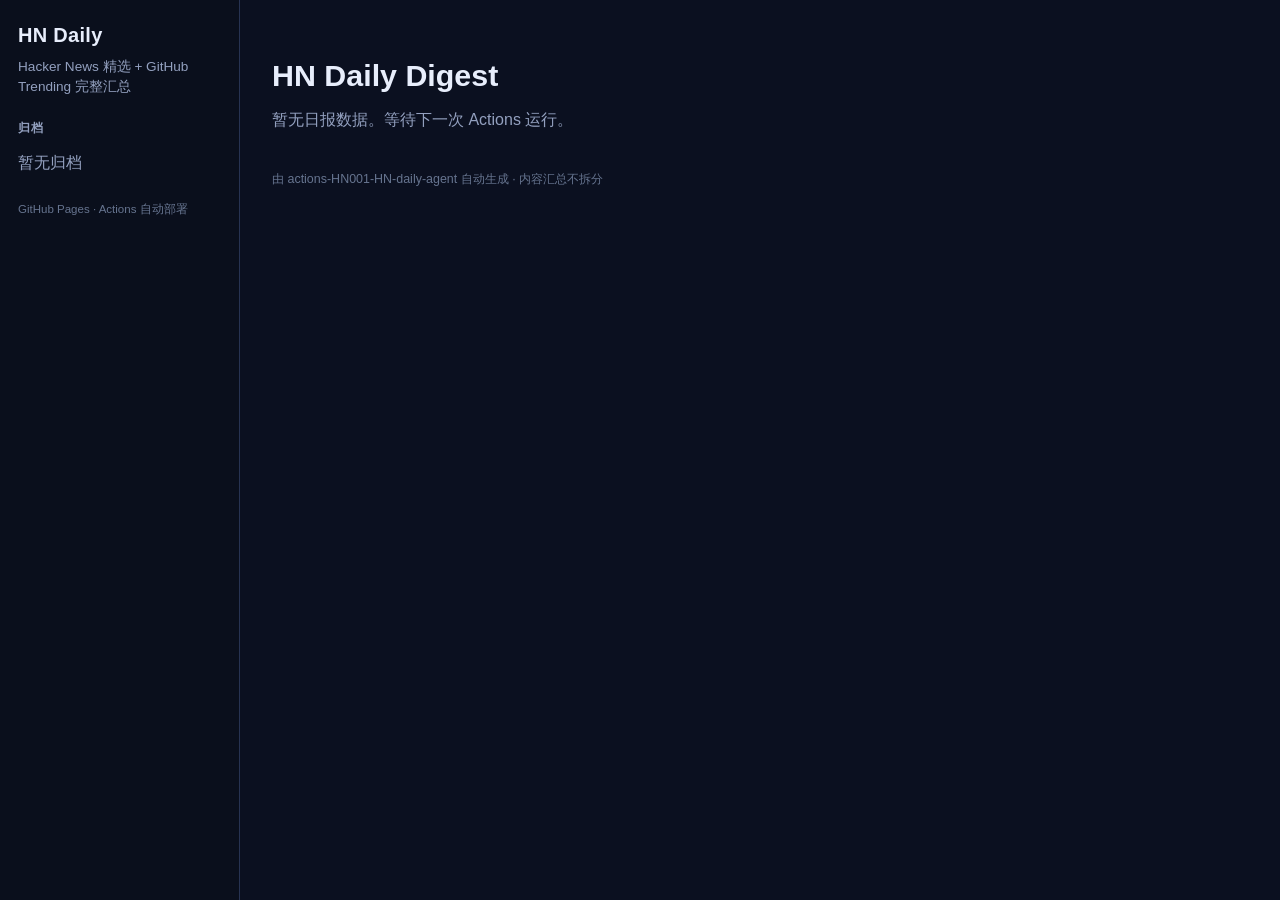
==== public/index.html @ 74616fb2 "feat(pages): 改用 GitHub Pages 汇总发布日报 移除 PushPlus 推送路径，将 HN 摘要与 GitHub Trending 完整汇总为 静态站点（data/ + pub" ====
<!DOCTYPE html>
<html lang="zh-CN">
<head>
  <meta charset="utf-8" />
  <meta name="viewport" content="width=device-width, initial-scale=1" />
  <title>HN Daily Digest</title>
  <meta name="description" content="Hacker News + GitHub Trending 每日技术日报" />
  <link rel="stylesheet" href="./styles.css" />
</head>
<body>
  <div class="layout">
    <aside class="sidebar">
      <a class="brand" href="./index.html">HN Daily</a>
      <p class="sidebar-desc">Hacker News 精选 + GitHub Trending 完整汇总</p>
      <nav>
        <h2>归档</h2>
        <p class='muted'>暂无归档</p>
      </nav>
      <footer class="sidebar-foot">GitHub Pages · Actions 自动部署</footer>
    </aside>
    <main class="content">
      <section class='hero'><h1>HN Daily Digest</h1><p class='muted'>暂无日报数据。等待下一次 Actions 运行。</p></section>
      <footer class="page-foot">由 actions-HN001-HN-daily-agent 自动生成 · 内容汇总不拆分</footer>
    </main>
  </div>
</body>
</html>
---- public/styles.css ----
:root {
  --bg: #0b1020;
  --panel: #121a2f;
  --card: #172038;
  --border: #273352;
  --text: #e8eefc;
  --muted: #93a0bf;
  --accent: #ff6b2c;
  --accent2: #5b9dff;
  --tag: #243356;
  --shadow: 0 10px 30px rgba(0,0,0,.25);
  --radius: 14px;
  --font: "Segoe UI", "PingFang SC", "Hiragino Sans GB", "Microsoft YaHei", sans-serif;
}
* { box-sizing: border-box; }
html, body { margin: 0; padding: 0; background: var(--bg); color: var(--text); font-family: var(--font); }
a { color: var(--accent2); text-decoration: none; }
a:hover { text-decoration: underline; }
.layout { display: grid; grid-template-columns: 240px 1fr; min-height: 100vh; }
.sidebar {
  position: sticky; top: 0; height: 100vh; overflow: auto;
  padding: 24px 18px; border-right: 1px solid var(--border); background: #0a0f1c;
}
.brand { display: inline-block; font-weight: 800; font-size: 1.25rem; color: var(--text); letter-spacing: .3px; }
.sidebar-desc { color: var(--muted); font-size: .85rem; line-height: 1.5; margin: 10px 0 22px; }
.sidebar h2 { font-size: .75rem; text-transform: uppercase; letter-spacing: .08em; color: var(--muted); margin: 0 0 10px; }
.archive-list { list-style: none; margin: 0; padding: 0; }
.archive-list a {
  display: block; padding: 8px 10px; border-radius: 8px; color: var(--muted); font-size: .92rem;
}
.archive-list a:hover, .archive-list a.active {
  background: var(--panel); color: var(--text); text-decoration: none;
}
.sidebar-foot { margin-top: 28px; font-size: .72rem; color: #66748f; }
.content { padding: 28px 32px 48px; max-width: 980px; }
.hero { margin-bottom: 28px; }
.eyebrow { color: var(--accent); font-size: .8rem; font-weight: 700; letter-spacing: .06em; text-transform: uppercase; margin: 0 0 8px; }
.hero h1 { margin: 0 0 8px; font-size: 1.9rem; line-height: 1.25; }
.meta, .muted { color: var(--muted); }
section { margin: 28px 0 36px; }
section > h2 {
  display: flex; align-items: baseline; gap: 10px;
  font-size: 1.25rem; margin: 0 0 16px; padding-bottom: 10px;
  border-bottom: 1px solid var(--border);
}
.count {
  font-size: .78rem; font-weight: 600; color: var(--muted);
  background: var(--tag); padding: 3px 8px; border-radius: 999px;
}
.card {
  background: linear-gradient(180deg, var(--card), var(--panel));
  border: 1px solid var(--border); border-radius: var(--radius);
  padding: 16px 18px; margin: 0 0 14px; box-shadow: var(--shadow);
}
.card-head { display: flex; gap: 12px; align-items: flex-start; }
.idx {
  flex: 0 0 auto; width: 28px; height: 28px; border-radius: 8px;
  display: grid; place-items: center; background: rgba(255,107,44,.15);
  color: var(--accent); font-weight: 700; font-size: .85rem;
}
.card h3 { margin: 0 0 6px; font-size: 1.05rem; line-height: 1.4; }
.card h3 a { color: var(--text); }
.card h3 a:hover { color: var(--accent); }
.origin { font-size: .82rem; color: var(--accent); }
.summary { margin: 12px 0 0; }
.summary > div { display: grid; grid-template-columns: 48px 1fr; gap: 10px; margin: 8px 0; }
.summary dt {
  margin: 0; color: var(--muted); font-size: .78rem; font-weight: 700;
  letter-spacing: .04em; padding-top: 2px;
}
.summary dd { margin: 0; line-height: 1.55; color: #d7e0f5; font-size: .95rem; }
.points { margin: 0; padding-left: 18px; }
.points li { margin: 2px 0; }
.tag {
  display: inline-block; background: var(--tag); border: 1px solid var(--border);
  border-radius: 999px; padding: 2px 10px; font-size: .82rem; color: #c8d6f5;
}
.table-wrap {
  overflow: auto; border: 1px solid var(--border); border-radius: var(--radius);
  background: var(--panel); box-shadow: var(--shadow);
}
table { width: 100%; border-collapse: collapse; font-size: .92rem; }
th, td { padding: 12px 14px; border-bottom: 1px solid var(--border); vertical-align: top; text-align: left; }
th { color: var(--muted); font-size: .78rem; letter-spacing: .04em; background: rgba(0,0,0,.18); }
tr:last-child td { border-bottom: 0; }
.num { width: 40px; color: var(--muted); }
.repo { font-weight: 700; color: var(--text); }
.desc { color: var(--muted); font-size: .85rem; margin-top: 4px; line-height: 1.45; }
.lang, .stars { white-space: nowrap; color: #c3cee8; }
.page-foot { margin-top: 40px; color: #66748f; font-size: .78rem; }

@media (max-width: 860px) {
  .layout { grid-template-columns: 1fr; }
  .sidebar { position: relative; height: auto; border-right: 0; border-bottom: 1px solid var(--border); }
  .content { padding: 20px 16px 36px; }
  .summary > div { grid-template-columns: 1fr; gap: 4px; }
}
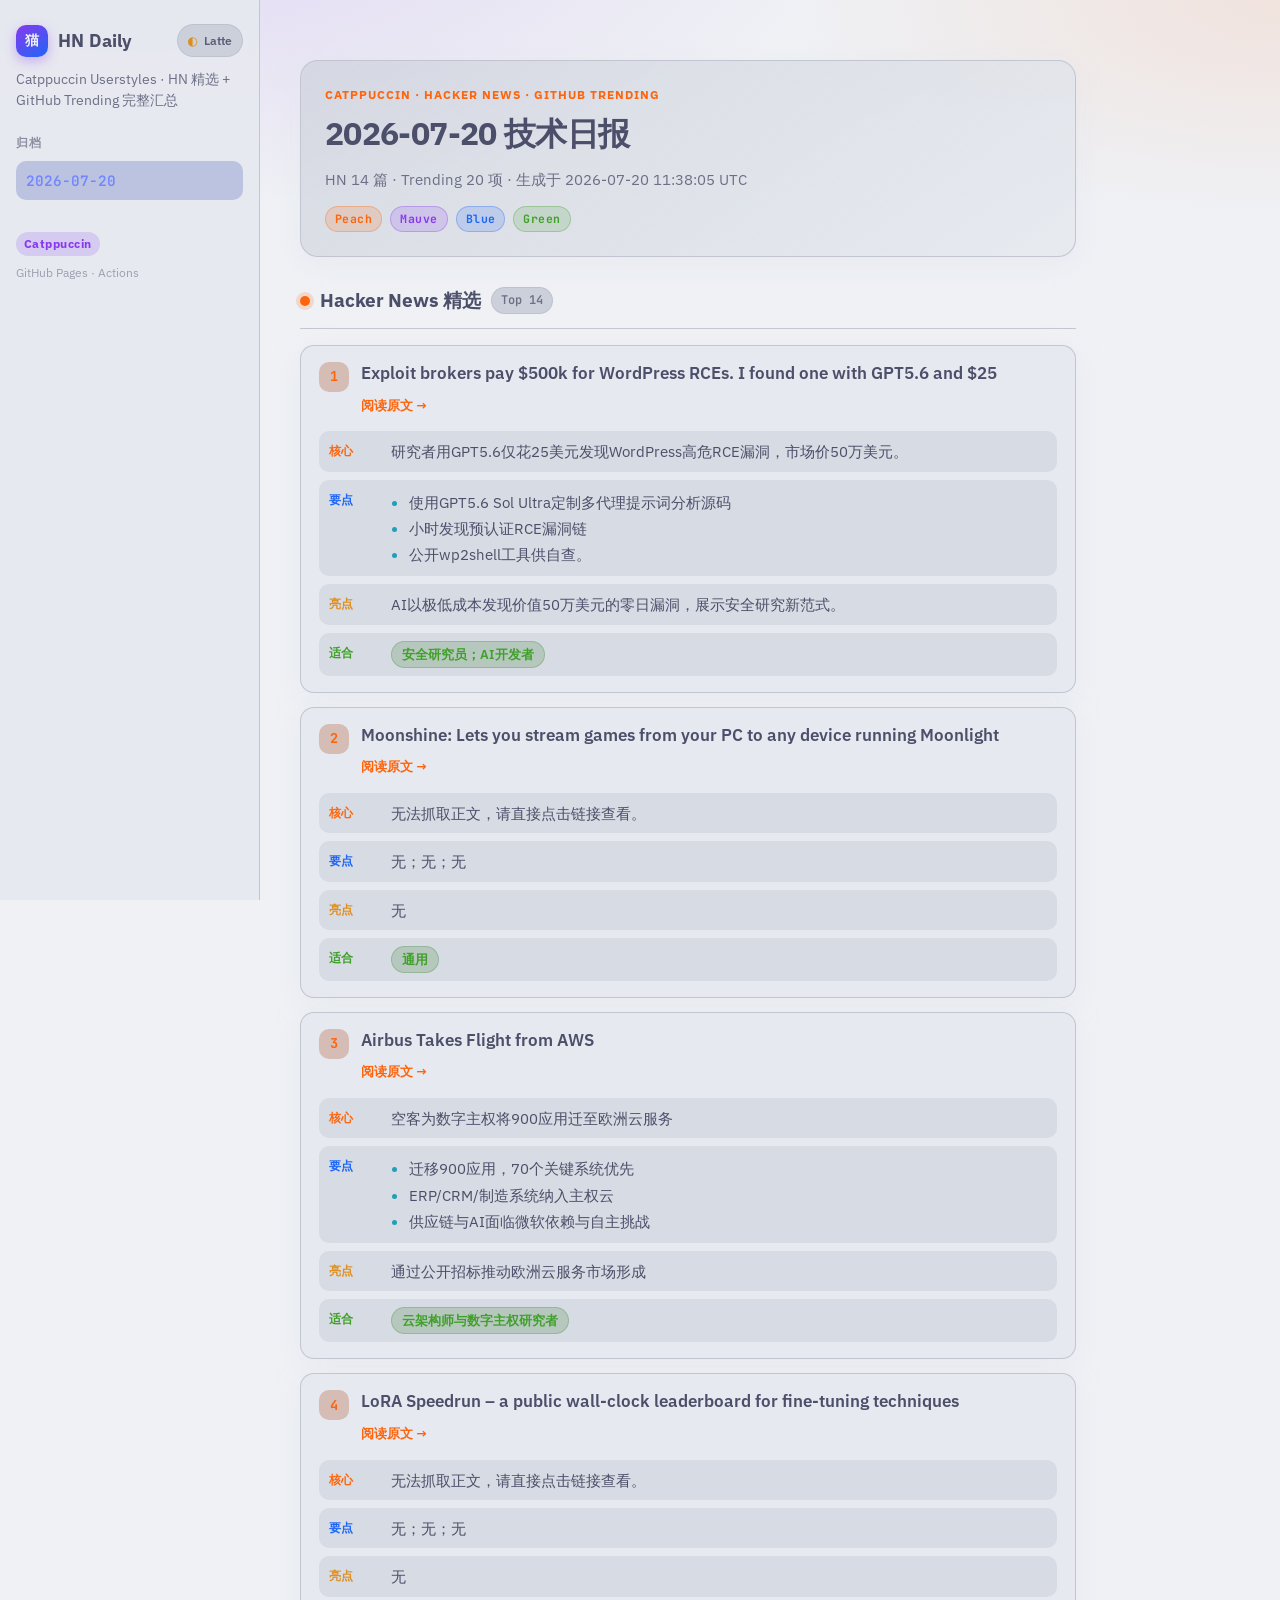
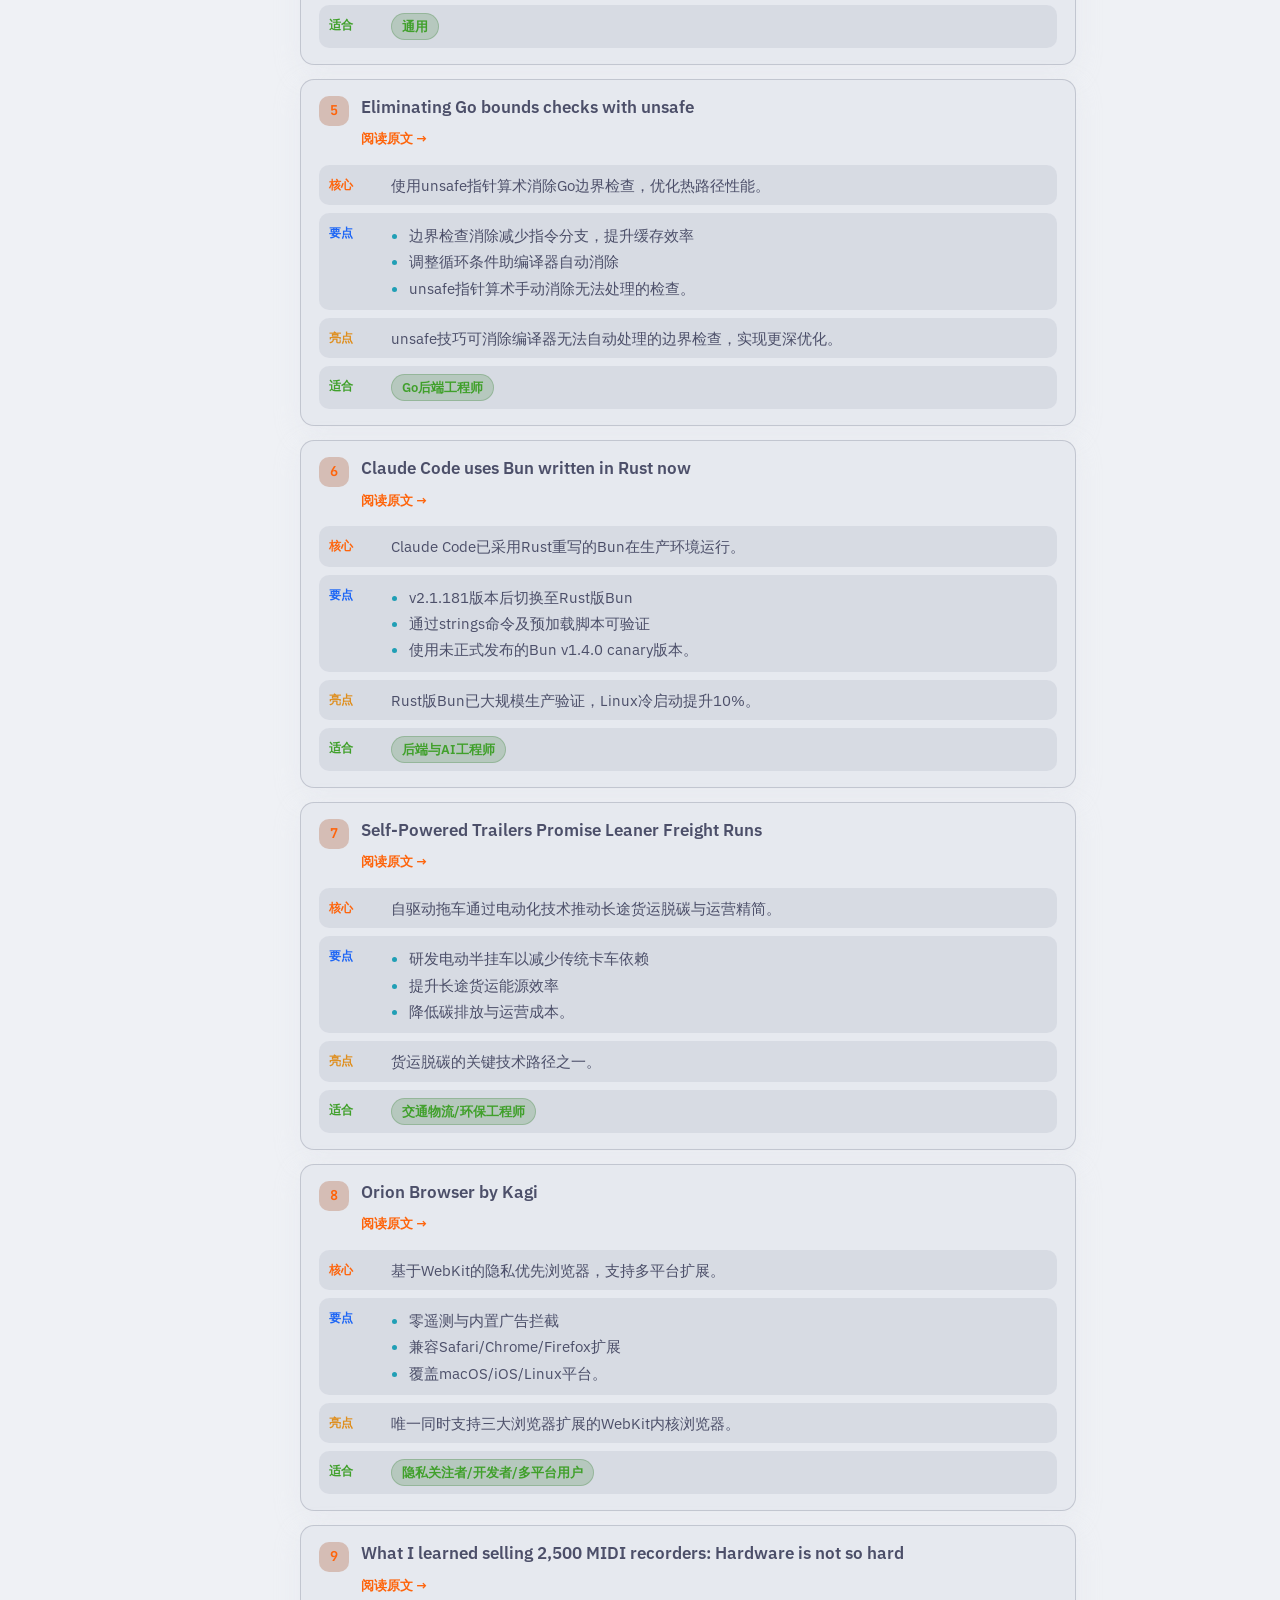
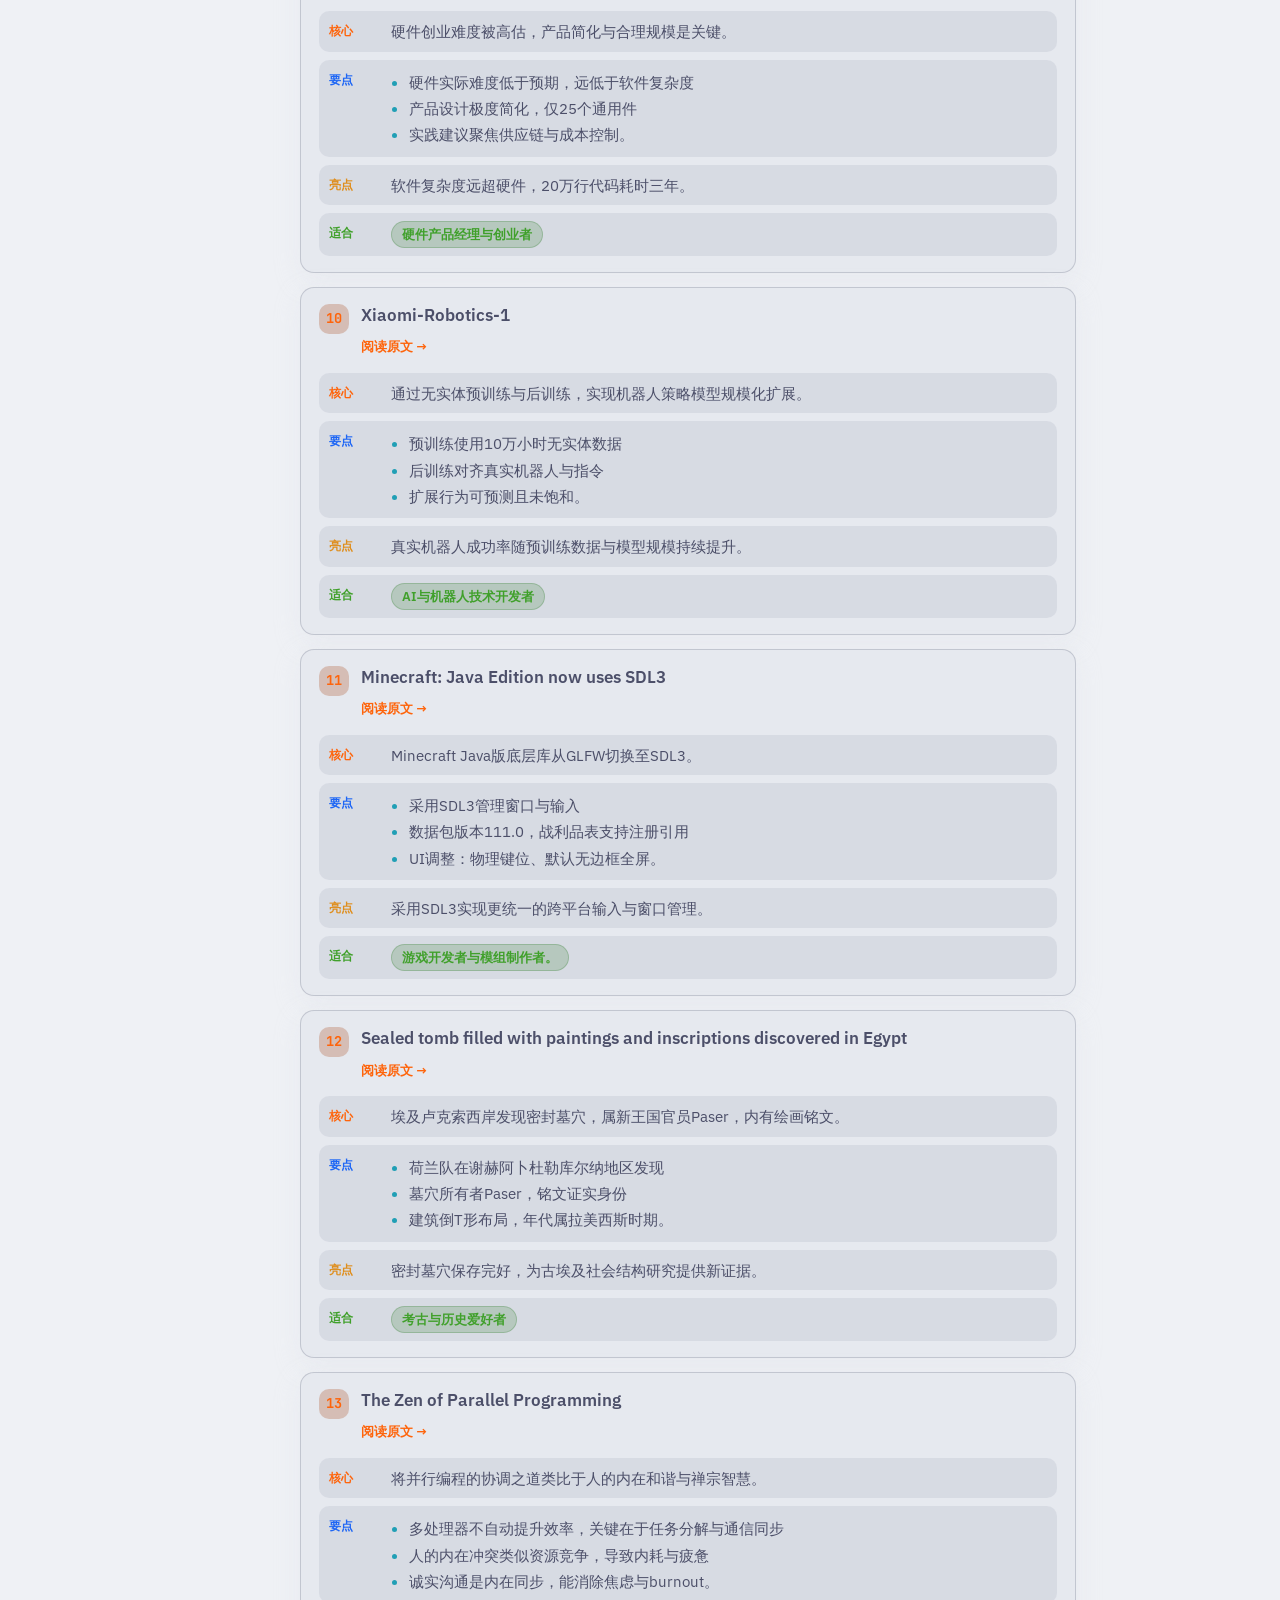
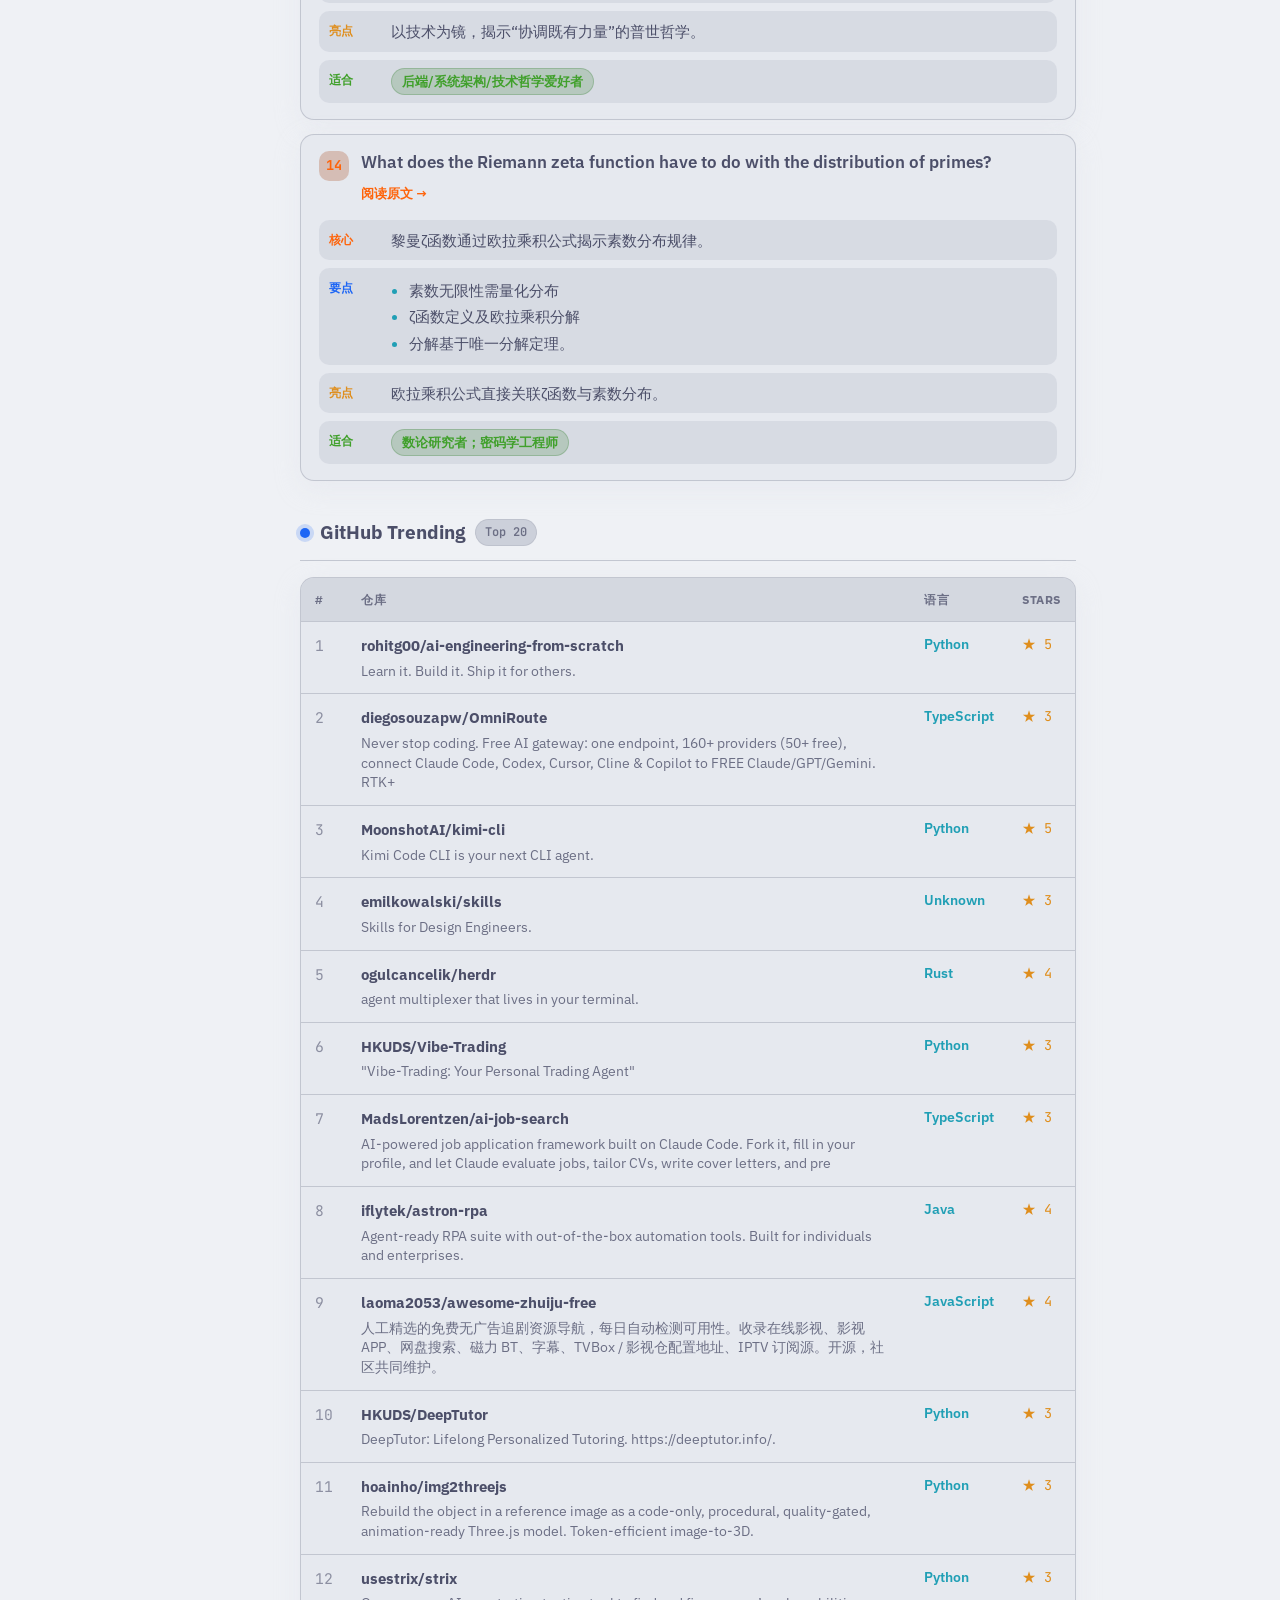
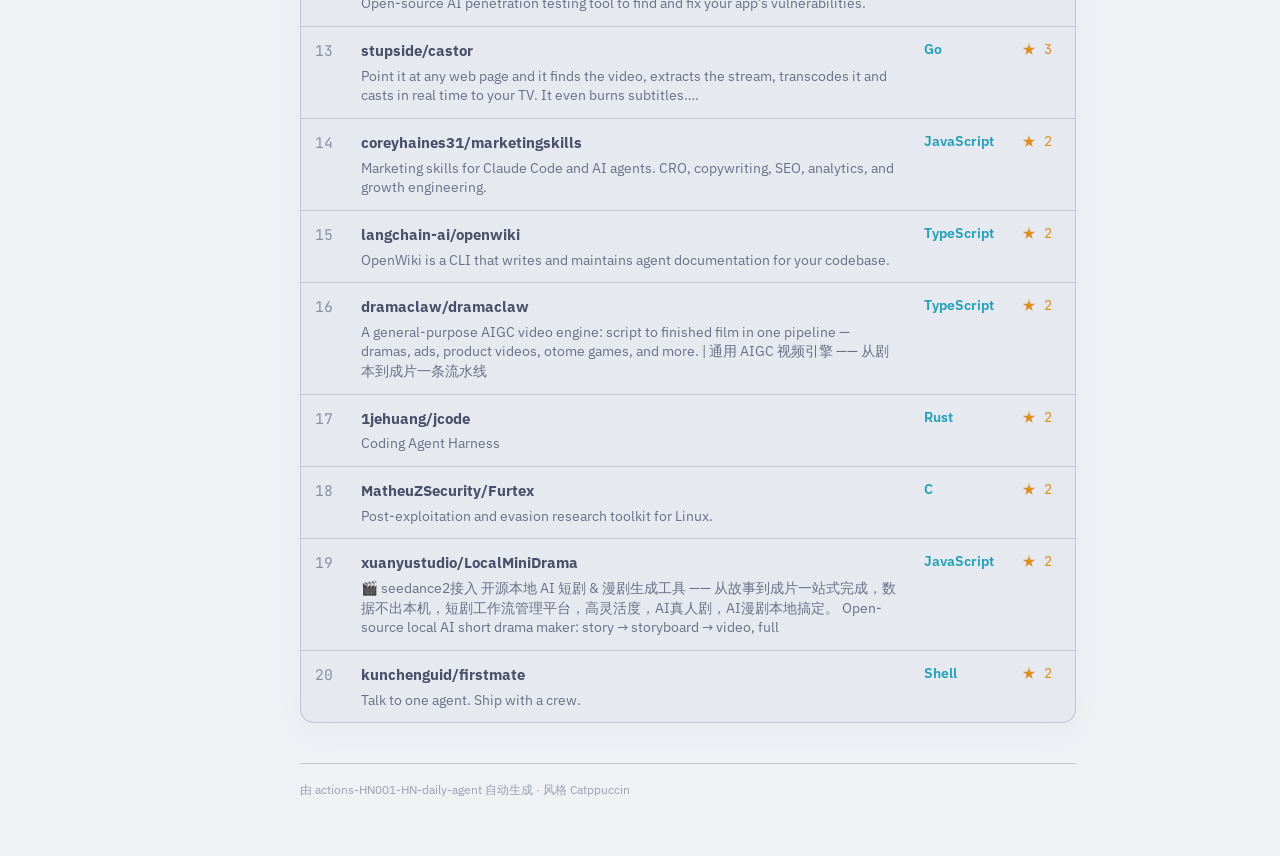
==== commit 94b203aa: "style(pages): 应用 Catppuccin Userstyles 阅读站视觉 默认 Mocha、可选 Latte，遵循官方色板与 Soft UI Evolution 布局； 增加主题切换、" ====
--- a/public/index.html
+++ b/public/index.html
@@ -1,27 +1,515 @@
 <!DOCTYPE html>
-<html lang="zh-CN">
+<html lang="zh-CN" data-theme="mocha">
 <head>
   <meta charset="utf-8" />
   <meta name="viewport" content="width=device-width, initial-scale=1" />
-  <title>HN Daily Digest</title>
-  <meta name="description" content="Hacker News + GitHub Trending 每日技术日报" />
+  <title>技术日报 · 2026-07-20</title>
+  <meta name="description" content="Hacker News + GitHub Trending 每日技术日报 · Catppuccin" />
+  <meta name="color-scheme" content="dark light" />
+  <meta name="theme-color" content="#1e1e2e" />
+  <link rel="preconnect" href="https://fonts.googleapis.com" />
+  <link rel="preconnect" href="https://fonts.gstatic.com" crossorigin />
+  <link href="https://fonts.googleapis.com/css2?family=IBM+Plex+Sans:wght@400;500;600;700&family=JetBrains+Mono:wght@500;600&display=swap" rel="stylesheet" />
   <link rel="stylesheet" href="./styles.css" />
+  <script>
+    (function () {
+      try {
+        var t = localStorage.getItem("ctp-theme");
+        if (!t) {
+          t = window.matchMedia("(prefers-color-scheme: light)").matches ? "latte" : "mocha";
+        }
+        document.documentElement.setAttribute("data-theme", t);
+      } catch (e) {
+        document.documentElement.setAttribute("data-theme", "mocha");
+      }
+    })();
+  </script>
 </head>
 <body>
+  <a class="skip-link" href="#main">跳到正文</a>
   <div class="layout">
-    <aside class="sidebar">
-      <a class="brand" href="./index.html">HN Daily</a>
-      <p class="sidebar-desc">Hacker News 精选 + GitHub Trending 完整汇总</p>
-      <nav>
+    <aside class="sidebar" aria-label="站点导航">
+      <div class="brand-row">
+        <a class="brand" href="./index.html">
+          <span class="brand-mark" aria-hidden="true">猫</span>
+          <span>HN Daily</span>
+        </a>
+        <button type="button" class="theme-toggle" id="theme-toggle" aria-label="切换 Catppuccin 主题">
+          <span class="theme-icon" aria-hidden="true">◐</span>
+          <span class="theme-label">Mocha</span>
+        </button>
+      </div>
+      <p class="sidebar-desc">Catppuccin Userstyles · HN 精选 + GitHub Trending 完整汇总</p>
+      <nav aria-label="日报归档">
         <h2>归档</h2>
-        <p class='muted'>暂无归档</p>
+        <ul class='archive-list'><li><a class="active" href="./index.html" aria-current="page">2026-07-20</a></li></ul>
       </nav>
-      <footer class="sidebar-foot">GitHub Pages · Actions 自动部署</footer>
+      <footer class="sidebar-foot">
+        <span class="flavor-badge">Catppuccin</span>
+        GitHub Pages · Actions
+      </footer>
     </aside>
-    <main class="content">
-      <section class='hero'><h1>HN Daily Digest</h1><p class='muted'>暂无日报数据。等待下一次 Actions 运行。</p></section>
-      <footer class="page-foot">由 actions-HN001-HN-daily-agent 自动生成 · 内容汇总不拆分</footer>
+    <main class="content" id="main">
+      <section class='hero'>
+<p class='eyebrow'>Catppuccin · Hacker News · GitHub Trending</p>
+<h1>2026-07-20 技术日报</h1>
+<p class='meta'>HN 14 篇 · Trending 20 项 · 生成于 2026-07-20 11:38:05 UTC</p>
+<div class='hero-pills' aria-hidden='true'><span class='pill peach'>Peach</span><span class='pill mauve'>Mauve</span><span class='pill blue'>Blue</span><span class='pill green'>Green</span></div>
+</section>
+<section id='hn' aria-labelledby='hn-heading'><h2 id='hn-heading'><span class='dot hn'></span>Hacker News 精选 <span class='count'>Top 14</span></h2>
+<article class="card">
+  <header class="card-head">
+    <span class="idx" aria-hidden="true">1</span>
+    <div class="card-title">
+      <h3><a href="https://slcyber.io/research-center/exploit-brokers-pay-500000-for-a-wordpress-rce-i-found-one-with-gpt5-6/" target="_blank" rel="noopener noreferrer">Exploit brokers pay $500k for WordPress RCEs. I found one with GPT5.6 and $25</a></h3>
+      <a class="origin" href="https://slcyber.io/research-center/exploit-brokers-pay-500000-for-a-wordpress-rce-i-found-one-with-gpt5-6/" target="_blank" rel="noopener noreferrer">阅读原文 →</a>
+    </div>
+  </header>
+  <dl class="summary">
+    <div class="row row-core"><dt>核心</dt><dd>研究者用GPT5.6仅花25美元发现WordPress高危RCE漏洞，市场价50万美元。</dd></div>
+    <div class="row row-points"><dt>要点</dt><dd><ul class='points'><li>使用GPT5.6 Sol Ultra定制多代理提示词分析源码</li><li>小时发现预认证RCE漏洞链</li><li>公开wp2shell工具供自查。</li></ul></dd></div>
+    <div class="row row-spark"><dt>亮点</dt><dd>AI以极低成本发现价值50万美元的零日漏洞，展示安全研究新范式。</dd></div>
+    <div class="row row-fit"><dt>适合</dt><dd><span class="tag">安全研究员；AI开发者</span></dd></div>
+  </dl>
+</article>
+
+
+<article class="card">
+  <header class="card-head">
+    <span class="idx" aria-hidden="true">2</span>
+    <div class="card-title">
+      <h3><a href="https://github.com/hgaiser/moonshine" target="_blank" rel="noopener noreferrer">Moonshine: Lets you stream games from your PC to any device running Moonlight</a></h3>
+      <a class="origin" href="https://github.com/hgaiser/moonshine" target="_blank" rel="noopener noreferrer">阅读原文 →</a>
+    </div>
+  </header>
+  <dl class="summary">
+    <div class="row row-core"><dt>核心</dt><dd>无法抓取正文，请直接点击链接查看。</dd></div>
+    <div class="row row-points"><dt>要点</dt><dd>无；无；无</dd></div>
+    <div class="row row-spark"><dt>亮点</dt><dd>无</dd></div>
+    <div class="row row-fit"><dt>适合</dt><dd><span class="tag">通用</span></dd></div>
+  </dl>
+</article>
+
+
+<article class="card">
+  <header class="card-head">
+    <span class="idx" aria-hidden="true">3</span>
+    <div class="card-title">
+      <h3><a href="https://www.theregister.com/columnists/2026/07/20/airbus-takes-flight-from-aws-what-happens-next-is-critical/5274109" target="_blank" rel="noopener noreferrer">Airbus Takes Flight from AWS</a></h3>
+      <a class="origin" href="https://www.theregister.com/columnists/2026/07/20/airbus-takes-flight-from-aws-what-happens-next-is-critical/5274109" target="_blank" rel="noopener noreferrer">阅读原文 →</a>
+    </div>
+  </header>
+  <dl class="summary">
+    <div class="row row-core"><dt>核心</dt><dd>空客为数字主权将900应用迁至欧洲云服务</dd></div>
+    <div class="row row-points"><dt>要点</dt><dd><ul class='points'><li>迁移900应用，70个关键系统优先</li><li>ERP/CRM/制造系统纳入主权云</li><li>供应链与AI面临微软依赖与自主挑战</li></ul></dd></div>
+    <div class="row row-spark"><dt>亮点</dt><dd>通过公开招标推动欧洲云服务市场形成</dd></div>
+    <div class="row row-fit"><dt>适合</dt><dd><span class="tag">云架构师与数字主权研究者</span></dd></div>
+  </dl>
+</article>
+
+
+<article class="card">
+  <header class="card-head">
+    <span class="idx" aria-hidden="true">4</span>
+    <div class="card-title">
+      <h3><a href="https://github.com/Saivineeth147/lora-speedrun" target="_blank" rel="noopener noreferrer">LoRA Speedrun – a public wall-clock leaderboard for fine-tuning techniques</a></h3>
+      <a class="origin" href="https://github.com/Saivineeth147/lora-speedrun" target="_blank" rel="noopener noreferrer">阅读原文 →</a>
+    </div>
+  </header>
+  <dl class="summary">
+    <div class="row row-core"><dt>核心</dt><dd>无法抓取正文，请直接点击链接查看。</dd></div>
+    <div class="row row-points"><dt>要点</dt><dd>无；无；无</dd></div>
+    <div class="row row-spark"><dt>亮点</dt><dd>无</dd></div>
+    <div class="row row-fit"><dt>适合</dt><dd><span class="tag">通用</span></dd></div>
+  </dl>
+</article>
+
+
+<article class="card">
+  <header class="card-head">
+    <span class="idx" aria-hidden="true">5</span>
+    <div class="card-title">
+      <h3><a href="https://blog.andr2i.com/posts/2026-07-06-eliminating-go-bound-checks-with-unsafe" target="_blank" rel="noopener noreferrer">Eliminating Go bounds checks with unsafe</a></h3>
+      <a class="origin" href="https://blog.andr2i.com/posts/2026-07-06-eliminating-go-bound-checks-with-unsafe" target="_blank" rel="noopener noreferrer">阅读原文 →</a>
+    </div>
+  </header>
+  <dl class="summary">
+    <div class="row row-core"><dt>核心</dt><dd>使用unsafe指针算术消除Go边界检查，优化热路径性能。</dd></div>
+    <div class="row row-points"><dt>要点</dt><dd><ul class='points'><li>边界检查消除减少指令分支，提升缓存效率</li><li>调整循环条件助编译器自动消除</li><li>unsafe指针算术手动消除无法处理的检查。</li></ul></dd></div>
+    <div class="row row-spark"><dt>亮点</dt><dd>unsafe技巧可消除编译器无法自动处理的边界检查，实现更深优化。</dd></div>
+    <div class="row row-fit"><dt>适合</dt><dd><span class="tag">Go后端工程师</span></dd></div>
+  </dl>
+</article>
+
+
+<article class="card">
+  <header class="card-head">
+    <span class="idx" aria-hidden="true">6</span>
+    <div class="card-title">
+      <h3><a href="https://simonwillison.net/2026/Jul/19/claude-code-in-bun-in-rust/" target="_blank" rel="noopener noreferrer">Claude Code uses Bun written in Rust now</a></h3>
+      <a class="origin" href="https://simonwillison.net/2026/Jul/19/claude-code-in-bun-in-rust/" target="_blank" rel="noopener noreferrer">阅读原文 →</a>
+    </div>
+  </header>
+  <dl class="summary">
+    <div class="row row-core"><dt>核心</dt><dd>Claude Code已采用Rust重写的Bun在生产环境运行。</dd></div>
+    <div class="row row-points"><dt>要点</dt><dd><ul class='points'><li>v2.1.181版本后切换至Rust版Bun</li><li>通过strings命令及预加载脚本可验证</li><li>使用未正式发布的Bun v1.4.0 canary版本。</li></ul></dd></div>
+    <div class="row row-spark"><dt>亮点</dt><dd>Rust版Bun已大规模生产验证，Linux冷启动提升10%。</dd></div>
+    <div class="row row-fit"><dt>适合</dt><dd><span class="tag">后端与AI工程师</span></dd></div>
+  </dl>
+</article>
+
+
+<article class="card">
+  <header class="card-head">
+    <span class="idx" aria-hidden="true">7</span>
+    <div class="card-title">
+      <h3><a href="https://spectrum.ieee.org/self-powered-trailers-freight-decarbonization" target="_blank" rel="noopener noreferrer">Self-Powered Trailers Promise Leaner Freight Runs</a></h3>
+      <a class="origin" href="https://spectrum.ieee.org/self-powered-trailers-freight-decarbonization" target="_blank" rel="noopener noreferrer">阅读原文 →</a>
+    </div>
+  </header>
+  <dl class="summary">
+    <div class="row row-core"><dt>核心</dt><dd>自驱动拖车通过电动化技术推动长途货运脱碳与运营精简。</dd></div>
+    <div class="row row-points"><dt>要点</dt><dd><ul class='points'><li>研发电动半挂车以减少传统卡车依赖</li><li>提升长途货运能源效率</li><li>降低碳排放与运营成本。</li></ul></dd></div>
+    <div class="row row-spark"><dt>亮点</dt><dd>货运脱碳的关键技术路径之一。</dd></div>
+    <div class="row row-fit"><dt>适合</dt><dd><span class="tag">交通物流/环保工程师</span></dd></div>
+  </dl>
+</article>
+
+
+<article class="card">
+  <header class="card-head">
+    <span class="idx" aria-hidden="true">8</span>
+    <div class="card-title">
+      <h3><a href="https://orionbrowser.com/" target="_blank" rel="noopener noreferrer">Orion Browser by Kagi</a></h3>
+      <a class="origin" href="https://orionbrowser.com/" target="_blank" rel="noopener noreferrer">阅读原文 →</a>
+    </div>
+  </header>
+  <dl class="summary">
+    <div class="row row-core"><dt>核心</dt><dd>基于WebKit的隐私优先浏览器，支持多平台扩展。</dd></div>
+    <div class="row row-points"><dt>要点</dt><dd><ul class='points'><li>零遥测与内置广告拦截</li><li>兼容Safari/Chrome/Firefox扩展</li><li>覆盖macOS/iOS/Linux平台。</li></ul></dd></div>
+    <div class="row row-spark"><dt>亮点</dt><dd>唯一同时支持三大浏览器扩展的WebKit内核浏览器。</dd></div>
+    <div class="row row-fit"><dt>适合</dt><dd><span class="tag">隐私关注者/开发者/多平台用户</span></dd></div>
+  </dl>
+</article>
+
+
+<article class="card">
+  <header class="card-head">
+    <span class="idx" aria-hidden="true">9</span>
+    <div class="card-title">
+      <h3><a href="https://chipweinberger.com/articles/20260719-hardware-is-not-so-hard" target="_blank" rel="noopener noreferrer">What I learned selling 2,500 MIDI recorders: Hardware is not so hard</a></h3>
+      <a class="origin" href="https://chipweinberger.com/articles/20260719-hardware-is-not-so-hard" target="_blank" rel="noopener noreferrer">阅读原文 →</a>
+    </div>
+  </header>
+  <dl class="summary">
+    <div class="row row-core"><dt>核心</dt><dd>硬件创业难度被高估，产品简化与合理规模是关键。</dd></div>
+    <div class="row row-points"><dt>要点</dt><dd><ul class='points'><li>硬件实际难度低于预期，远低于软件复杂度</li><li>产品设计极度简化，仅25个通用件</li><li>实践建议聚焦供应链与成本控制。</li></ul></dd></div>
+    <div class="row row-spark"><dt>亮点</dt><dd>软件复杂度远超硬件，20万行代码耗时三年。</dd></div>
+    <div class="row row-fit"><dt>适合</dt><dd><span class="tag">硬件产品经理与创业者</span></dd></div>
+  </dl>
+</article>
+
+
+<article class="card">
+  <header class="card-head">
+    <span class="idx" aria-hidden="true">10</span>
+    <div class="card-title">
+      <h3><a href="https://robotics.xiaomi.com/xiaomi-robotics-1.html" target="_blank" rel="noopener noreferrer">Xiaomi-Robotics-1</a></h3>
+      <a class="origin" href="https://robotics.xiaomi.com/xiaomi-robotics-1.html" target="_blank" rel="noopener noreferrer">阅读原文 →</a>
+    </div>
+  </header>
+  <dl class="summary">
+    <div class="row row-core"><dt>核心</dt><dd>通过无实体预训练与后训练，实现机器人策略模型规模化扩展。</dd></div>
+    <div class="row row-points"><dt>要点</dt><dd><ul class='points'><li>预训练使用10万小时无实体数据</li><li>后训练对齐真实机器人与指令</li><li>扩展行为可预测且未饱和。</li></ul></dd></div>
+    <div class="row row-spark"><dt>亮点</dt><dd>真实机器人成功率随预训练数据与模型规模持续提升。</dd></div>
+    <div class="row row-fit"><dt>适合</dt><dd><span class="tag">AI与机器人技术开发者</span></dd></div>
+  </dl>
+</article>
+
+
+<article class="card">
+  <header class="card-head">
+    <span class="idx" aria-hidden="true">11</span>
+    <div class="card-title">
+      <h3><a href="https://www.minecraft.net/en-us/article/minecraft-26-3-snapshot-4" target="_blank" rel="noopener noreferrer">Minecraft: Java Edition now uses SDL3</a></h3>
+      <a class="origin" href="https://www.minecraft.net/en-us/article/minecraft-26-3-snapshot-4" target="_blank" rel="noopener noreferrer">阅读原文 →</a>
+    </div>
+  </header>
+  <dl class="summary">
+    <div class="row row-core"><dt>核心</dt><dd>Minecraft Java版底层库从GLFW切换至SDL3。</dd></div>
+    <div class="row row-points"><dt>要点</dt><dd><ul class='points'><li>采用SDL3管理窗口与输入</li><li>数据包版本111.0，战利品表支持注册引用</li><li>UI调整：物理键位、默认无边框全屏。</li></ul></dd></div>
+    <div class="row row-spark"><dt>亮点</dt><dd>采用SDL3实现更统一的跨平台输入与窗口管理。</dd></div>
+    <div class="row row-fit"><dt>适合</dt><dd><span class="tag">游戏开发者与模组制作者。</span></dd></div>
+  </dl>
+</article>
+
+
+<article class="card">
+  <header class="card-head">
+    <span class="idx" aria-hidden="true">12</span>
+    <div class="card-title">
+      <h3><a href="https://www.labrujulaverde.com/en/2026/07/sealed-tomb-of-a-high-official-or-priest-filled-with-paintings-and-inscriptions-discovered-on-luxors-west-bank/" target="_blank" rel="noopener noreferrer">Sealed tomb filled with paintings and inscriptions discovered in Egypt</a></h3>
+      <a class="origin" href="https://www.labrujulaverde.com/en/2026/07/sealed-tomb-of-a-high-official-or-priest-filled-with-paintings-and-inscriptions-discovered-on-luxors-west-bank/" target="_blank" rel="noopener noreferrer">阅读原文 →</a>
+    </div>
+  </header>
+  <dl class="summary">
+    <div class="row row-core"><dt>核心</dt><dd>埃及卢克索西岸发现密封墓穴，属新王国官员Paser，内有绘画铭文。</dd></div>
+    <div class="row row-points"><dt>要点</dt><dd><ul class='points'><li>荷兰队在谢赫阿卜杜勒库尔纳地区发现</li><li>墓穴所有者Paser，铭文证实身份</li><li>建筑倒T形布局，年代属拉美西斯时期。</li></ul></dd></div>
+    <div class="row row-spark"><dt>亮点</dt><dd>密封墓穴保存完好，为古埃及社会结构研究提供新证据。</dd></div>
+    <div class="row row-fit"><dt>适合</dt><dd><span class="tag">考古与历史爱好者</span></dd></div>
+  </dl>
+</article>
+
+
+<article class="card">
+  <header class="card-head">
+    <span class="idx" aria-hidden="true">13</span>
+    <div class="card-title">
+      <h3><a href="https://smolnero.com/posts/the-zen-of-parallel-programming" target="_blank" rel="noopener noreferrer">The Zen of Parallel Programming</a></h3>
+      <a class="origin" href="https://smolnero.com/posts/the-zen-of-parallel-programming" target="_blank" rel="noopener noreferrer">阅读原文 →</a>
+    </div>
+  </header>
+  <dl class="summary">
+    <div class="row row-core"><dt>核心</dt><dd>将并行编程的协调之道类比于人的内在和谐与禅宗智慧。</dd></div>
+    <div class="row row-points"><dt>要点</dt><dd><ul class='points'><li>多处理器不自动提升效率，关键在于任务分解与通信同步</li><li>人的内在冲突类似资源竞争，导致内耗与疲惫</li><li>诚实沟通是内在同步，能消除焦虑与burnout。</li></ul></dd></div>
+    <div class="row row-spark"><dt>亮点</dt><dd>以技术为镜，揭示“协调既有力量”的普世哲学。</dd></div>
+    <div class="row row-fit"><dt>适合</dt><dd><span class="tag">后端/系统架构/技术哲学爱好者</span></dd></div>
+  </dl>
+</article>
+
+
+<article class="card">
+  <header class="card-head">
+    <span class="idx" aria-hidden="true">14</span>
+    <div class="card-title">
+      <h3><a href="https://hidden-phenomena.com/articles/rh" target="_blank" rel="noopener noreferrer">What does the Riemann zeta function have to do with the distribution of primes?</a></h3>
+      <a class="origin" href="https://hidden-phenomena.com/articles/rh" target="_blank" rel="noopener noreferrer">阅读原文 →</a>
+    </div>
+  </header>
+  <dl class="summary">
+    <div class="row row-core"><dt>核心</dt><dd>黎曼ζ函数通过欧拉乘积公式揭示素数分布规律。</dd></div>
+    <div class="row row-points"><dt>要点</dt><dd><ul class='points'><li>素数无限性需量化分布</li><li>ζ函数定义及欧拉乘积分解</li><li>分解基于唯一分解定理。</li></ul></dd></div>
+    <div class="row row-spark"><dt>亮点</dt><dd>欧拉乘积公式直接关联ζ函数与素数分布。</dd></div>
+    <div class="row row-fit"><dt>适合</dt><dd><span class="tag">数论研究者；密码学工程师</span></dd></div>
+  </dl>
+</article>
+</section>
+
+<section id="gh" aria-labelledby="gh-heading">
+  <h2 id="gh-heading"><span class="dot gh"></span>GitHub Trending <span class="count">Top 20</span></h2>
+  <div class="table-wrap" role="region" aria-label="GitHub Trending 列表" tabindex="0">
+    <table>
+      <thead><tr><th scope="col">#</th><th scope="col">仓库</th><th scope="col">语言</th><th scope="col">Stars</th></tr></thead>
+      <tbody>
+        
+<tr>
+  <td class="num">1</td>
+  <td>
+    <a class="repo" href="https://github.com/rohitg00/ai-engineering-from-scratch" target="_blank" rel="noopener noreferrer">rohitg00/ai-engineering-from-scratch</a>
+    <div class="desc">Learn it. Build it. Ship it for others.</div>
+  </td>
+  <td class="lang">Python</td>
+  <td class="stars">★ 5</td>
+</tr>
+
+<tr>
+  <td class="num">2</td>
+  <td>
+    <a class="repo" href="https://github.com/diegosouzapw/OmniRoute" target="_blank" rel="noopener noreferrer">diegosouzapw/OmniRoute</a>
+    <div class="desc">Never stop coding. Free AI gateway: one endpoint, 160+ providers (50+ free), connect Claude Code, Codex, Cursor, Cline &amp; Copilot to FREE Claude/GPT/Gemini. RTK+</div>
+  </td>
+  <td class="lang">TypeScript</td>
+  <td class="stars">★ 3</td>
+</tr>
+
+<tr>
+  <td class="num">3</td>
+  <td>
+    <a class="repo" href="https://github.com/MoonshotAI/kimi-cli" target="_blank" rel="noopener noreferrer">MoonshotAI/kimi-cli</a>
+    <div class="desc">Kimi Code CLI is your next CLI agent.</div>
+  </td>
+  <td class="lang">Python</td>
+  <td class="stars">★ 5</td>
+</tr>
+
+<tr>
+  <td class="num">4</td>
+  <td>
+    <a class="repo" href="https://github.com/emilkowalski/skills" target="_blank" rel="noopener noreferrer">emilkowalski/skills</a>
+    <div class="desc">Skills for Design Engineers.</div>
+  </td>
+  <td class="lang">Unknown</td>
+  <td class="stars">★ 3</td>
+</tr>
+
+<tr>
+  <td class="num">5</td>
+  <td>
+    <a class="repo" href="https://github.com/ogulcancelik/herdr" target="_blank" rel="noopener noreferrer">ogulcancelik/herdr</a>
+    <div class="desc">agent multiplexer that lives in your terminal.</div>
+  </td>
+  <td class="lang">Rust</td>
+  <td class="stars">★ 4</td>
+</tr>
+
+<tr>
+  <td class="num">6</td>
+  <td>
+    <a class="repo" href="https://github.com/HKUDS/Vibe-Trading" target="_blank" rel="noopener noreferrer">HKUDS/Vibe-Trading</a>
+    <div class="desc">&quot;Vibe-Trading: Your Personal Trading Agent&quot;</div>
+  </td>
+  <td class="lang">Python</td>
+  <td class="stars">★ 3</td>
+</tr>
+
+<tr>
+  <td class="num">7</td>
+  <td>
+    <a class="repo" href="https://github.com/MadsLorentzen/ai-job-search" target="_blank" rel="noopener noreferrer">MadsLorentzen/ai-job-search</a>
+    <div class="desc">AI-powered job application framework built on Claude Code. Fork it, fill in your profile, and let Claude evaluate jobs, tailor CVs, write cover letters, and pre</div>
+  </td>
+  <td class="lang">TypeScript</td>
+  <td class="stars">★ 3</td>
+</tr>
+
+<tr>
+  <td class="num">8</td>
+  <td>
+    <a class="repo" href="https://github.com/iflytek/astron-rpa" target="_blank" rel="noopener noreferrer">iflytek/astron-rpa</a>
+    <div class="desc">Agent-ready RPA suite with out-of-the-box automation tools. Built for individuals and enterprises.</div>
+  </td>
+  <td class="lang">Java</td>
+  <td class="stars">★ 4</td>
+</tr>
+
+<tr>
+  <td class="num">9</td>
+  <td>
+    <a class="repo" href="https://github.com/laoma2053/awesome-zhuiju-free" target="_blank" rel="noopener noreferrer">laoma2053/awesome-zhuiju-free</a>
+    <div class="desc">人工精选的免费无广告追剧资源导航，每日自动检测可用性。收录在线影视、影视APP、网盘搜索、磁力 BT、字幕、TVBox / 影视仓配置地址、IPTV 订阅源。开源，社区共同维护。</div>
+  </td>
+  <td class="lang">JavaScript</td>
+  <td class="stars">★ 4</td>
+</tr>
+
+<tr>
+  <td class="num">10</td>
+  <td>
+    <a class="repo" href="https://github.com/HKUDS/DeepTutor" target="_blank" rel="noopener noreferrer">HKUDS/DeepTutor</a>
+    <div class="desc">DeepTutor: Lifelong Personalized Tutoring. https://deeptutor.info/.</div>
+  </td>
+  <td class="lang">Python</td>
+  <td class="stars">★ 3</td>
+</tr>
+
+<tr>
+  <td class="num">11</td>
+  <td>
+    <a class="repo" href="https://github.com/hoainho/img2threejs" target="_blank" rel="noopener noreferrer">hoainho/img2threejs</a>
+    <div class="desc">Rebuild the object in a reference image as a code-only, procedural, quality-gated, animation-ready Three.js model. Token-efficient image-to-3D.</div>
+  </td>
+  <td class="lang">Python</td>
+  <td class="stars">★ 3</td>
+</tr>
+
+<tr>
+  <td class="num">12</td>
+  <td>
+    <a class="repo" href="https://github.com/usestrix/strix" target="_blank" rel="noopener noreferrer">usestrix/strix</a>
+    <div class="desc">Open-source AI penetration testing tool to find and fix your app’s vulnerabilities.</div>
+  </td>
+  <td class="lang">Python</td>
+  <td class="stars">★ 3</td>
+</tr>
+
+<tr>
+  <td class="num">13</td>
+  <td>
+    <a class="repo" href="https://github.com/stupside/castor" target="_blank" rel="noopener noreferrer">stupside/castor</a>
+    <div class="desc">Point it at any web page and it finds the video, extracts the stream, transcodes it and casts in real time to your TV. It even burns subtitles….</div>
+  </td>
+  <td class="lang">Go</td>
+  <td class="stars">★ 3</td>
+</tr>
+
+<tr>
+  <td class="num">14</td>
+  <td>
+    <a class="repo" href="https://github.com/coreyhaines31/marketingskills" target="_blank" rel="noopener noreferrer">coreyhaines31/marketingskills</a>
+    <div class="desc">Marketing skills for Claude Code and AI agents. CRO, copywriting, SEO, analytics, and growth engineering.</div>
+  </td>
+  <td class="lang">JavaScript</td>
+  <td class="stars">★ 2</td>
+</tr>
+
+<tr>
+  <td class="num">15</td>
+  <td>
+    <a class="repo" href="https://github.com/langchain-ai/openwiki" target="_blank" rel="noopener noreferrer">langchain-ai/openwiki</a>
+    <div class="desc">OpenWiki is a CLI that writes and maintains agent documentation for your codebase.</div>
+  </td>
+  <td class="lang">TypeScript</td>
+  <td class="stars">★ 2</td>
+</tr>
+
+<tr>
+  <td class="num">16</td>
+  <td>
+    <a class="repo" href="https://github.com/dramaclaw/dramaclaw" target="_blank" rel="noopener noreferrer">dramaclaw/dramaclaw</a>
+    <div class="desc">A general-purpose AIGC video engine: script to finished film in one pipeline — dramas, ads, product videos, otome games, and more. | 通用 AIGC 视频引擎 —— 从剧本到成片一条流水线</div>
+  </td>
+  <td class="lang">TypeScript</td>
+  <td class="stars">★ 2</td>
+</tr>
+
+<tr>
+  <td class="num">17</td>
+  <td>
+    <a class="repo" href="https://github.com/1jehuang/jcode" target="_blank" rel="noopener noreferrer">1jehuang/jcode</a>
+    <div class="desc">Coding Agent Harness</div>
+  </td>
+  <td class="lang">Rust</td>
+  <td class="stars">★ 2</td>
+</tr>
+
+<tr>
+  <td class="num">18</td>
+  <td>
+    <a class="repo" href="https://github.com/MatheuZSecurity/Furtex" target="_blank" rel="noopener noreferrer">MatheuZSecurity/Furtex</a>
+    <div class="desc">Post-exploitation and evasion research toolkit for Linux.</div>
+  </td>
+  <td class="lang">C</td>
+  <td class="stars">★ 2</td>
+</tr>
+
+<tr>
+  <td class="num">19</td>
+  <td>
+    <a class="repo" href="https://github.com/xuanyustudio/LocalMiniDrama" target="_blank" rel="noopener noreferrer">xuanyustudio/LocalMiniDrama</a>
+    <div class="desc">🎬 seedance2接入  开源本地 AI 短剧 &amp; 漫剧生成工具 —— 从故事到成片一站式完成，数据不出本机，短剧工作流管理平台，高灵活度，AI真人剧，AI漫剧本地搞定。 Open-source local AI short drama maker: story → storyboard → video, full</div>
+  </td>
+  <td class="lang">JavaScript</td>
+  <td class="stars">★ 2</td>
+</tr>
+
+<tr>
+  <td class="num">20</td>
+  <td>
+    <a class="repo" href="https://github.com/kunchenguid/firstmate" target="_blank" rel="noopener noreferrer">kunchenguid/firstmate</a>
+    <div class="desc">Talk to one agent. Ship with a crew.</div>
+  </td>
+  <td class="lang">Shell</td>
+  <td class="stars">★ 2</td>
+</tr>
+
+      </tbody>
+    </table>
+  </div>
+</section>
+
+      <footer class="page-foot">由 actions-HN001-HN-daily-agent 自动生成 · 风格 Catppuccin</footer>
     </main>
   </div>
+  <script src="./theme.js" defer></script>
 </body>
 </html>
--- a/public/styles.css
+++ b/public/styles.css
@@ -1,98 +1,372 @@
 
+/* ========== Catppuccin flavors ========== */
+:root, [data-theme="mocha"] {
+  --ctp-rosewater: #f5e0dc;
+  --ctp-flamingo: #f2cdcd;
+  --ctp-pink: #f5c2e7;
+  --ctp-mauve: #cba6f7;
+  --ctp-red: #f38ba8;
+  --ctp-maroon: #eba0ac;
+  --ctp-peach: #fab387;
+  --ctp-yellow: #f9e2af;
+  --ctp-green: #a6e3a1;
+  --ctp-teal: #94e2d5;
+  --ctp-sky: #89dceb;
+  --ctp-sapphire: #74c7ec;
+  --ctp-blue: #89b4fa;
+  --ctp-lavender: #b4befe;
+  --ctp-text: #cdd6f4;
+  --ctp-subtext1: #bac2de;
+  --ctp-subtext0: #a6adc8;
+  --ctp-overlay2: #9399b2;
+  --ctp-overlay1: #7f849c;
+  --ctp-overlay0: #6c7086;
+  --ctp-surface2: #585b70;
+  --ctp-surface1: #45475a;
+  --ctp-surface0: #313244;
+  --ctp-base: #1e1e2e;
+  --ctp-mantle: #181825;
+  --ctp-crust: #11111b;
+  color-scheme: dark;
+}
+
+[data-theme="latte"] {
+  --ctp-rosewater: #dc8a78;
+  --ctp-flamingo: #dd7878;
+  --ctp-pink: #ea76cb;
+  --ctp-mauve: #8839ef;
+  --ctp-red: #d20f39;
+  --ctp-maroon: #e64553;
+  --ctp-peach: #fe640b;
+  --ctp-yellow: #df8e1d;
+  --ctp-green: #40a02b;
+  --ctp-teal: #179299;
+  --ctp-sky: #04a5e5;
+  --ctp-sapphire: #209fb5;
+  --ctp-blue: #1e66f5;
+  --ctp-lavender: #7287fd;
+  --ctp-text: #4c4f69;
+  --ctp-subtext1: #5c5f77;
+  --ctp-subtext0: #6c6f85;
+  --ctp-overlay2: #7c7f93;
+  --ctp-overlay1: #8c8fa1;
+  --ctp-overlay0: #9ca0b0;
+  --ctp-surface2: #acb0be;
+  --ctp-surface1: #bcc0cc;
+  --ctp-surface0: #ccd0da;
+  --ctp-base: #eff1f5;
+  --ctp-mantle: #e6e9ef;
+  --ctp-crust: #dce0e8;
+  color-scheme: light;
+}
+
+/* Semantic tokens */
 :root {
-  --bg: #0b1020;
-  --panel: #121a2f;
-  --card: #172038;
-  --border: #273352;
-  --text: #e8eefc;
-  --muted: #93a0bf;
-  --accent: #ff6b2c;
-  --accent2: #5b9dff;
-  --tag: #243356;
-  --shadow: 0 10px 30px rgba(0,0,0,.25);
+  --bg: var(--ctp-base);
+  --bg-sidebar: var(--ctp-mantle);
+  --bg-card: var(--ctp-mantle);
+  --bg-elevated: var(--ctp-surface0);
+  --border: color-mix(in srgb, var(--ctp-surface1) 85%, transparent);
+  --text: var(--ctp-text);
+  --muted: var(--ctp-subtext0);
+  --link: var(--ctp-blue);
+  --link-hover: var(--ctp-sky);
+  --accent: var(--ctp-peach);
+  --accent-2: var(--ctp-mauve);
+  --focus: var(--ctp-lavender);
   --radius: 14px;
-  --font: "Segoe UI", "PingFang SC", "Hiragino Sans GB", "Microsoft YaHei", sans-serif;
-}
-* { box-sizing: border-box; }
-html, body { margin: 0; padding: 0; background: var(--bg); color: var(--text); font-family: var(--font); }
-a { color: var(--accent2); text-decoration: none; }
-a:hover { text-decoration: underline; }
-.layout { display: grid; grid-template-columns: 240px 1fr; min-height: 100vh; }
+  --radius-sm: 10px;
+  --space-1: 4px;
+  --space-2: 8px;
+  --space-3: 12px;
+  --space-4: 16px;
+  --space-5: 24px;
+  --space-6: 32px;
+  --shadow: 0 8px 24px color-mix(in srgb, var(--ctp-crust) 35%, transparent);
+  --font: "IBM Plex Sans", "PingFang SC", "Hiragino Sans GB", "Microsoft YaHei", system-ui, sans-serif;
+  --font-mono: "JetBrains Mono", ui-monospace, SFMono-Regular, Menlo, monospace;
+  --ease: 200ms cubic-bezier(0.2, 0.8, 0.2, 1);
+  --content-max: 46rem;
+}
+
+*, *::before, *::after { box-sizing: border-box; }
+html { scroll-behavior: smooth; }
+html, body {
+  margin: 0; padding: 0;
+  background: var(--bg);
+  color: var(--text);
+  font-family: var(--font);
+  font-size: 16px;
+  line-height: 1.6;
+  -webkit-font-smoothing: antialiased;
+}
+body {
+  background-image:
+    radial-gradient(1200px 500px at 10% -10%, color-mix(in srgb, var(--ctp-mauve) 14%, transparent), transparent 60%),
+    radial-gradient(900px 400px at 100% 0%, color-mix(in srgb, var(--ctp-peach) 10%, transparent), transparent 55%);
+  background-attachment: fixed;
+}
+
+/* A11y */
+.skip-link {
+  position: absolute; left: -999px; top: 0; z-index: 100;
+  background: var(--ctp-lavender); color: var(--ctp-base);
+  padding: 8px 12px; border-radius: 0 0 8px 0; font-weight: 600;
+}
+.skip-link:focus { left: 0; }
+:focus-visible {
+  outline: 2px solid var(--focus);
+  outline-offset: 2px;
+}
+::selection {
+  background: color-mix(in srgb, var(--ctp-overlay2) 35%, transparent);
+  color: var(--ctp-text);
+}
+
+a { color: var(--link); text-decoration: none; transition: color var(--ease); }
+a:hover { color: var(--link-hover); text-decoration: underline; text-underline-offset: 3px; }
+
+.layout {
+  display: grid;
+  grid-template-columns: minmax(220px, 260px) minmax(0, 1fr);
+  min-height: 100vh;
+}
+
+/* Sidebar */
 .sidebar {
   position: sticky; top: 0; height: 100vh; overflow: auto;
-  padding: 24px 18px; border-right: 1px solid var(--border); background: #0a0f1c;
-}
-.brand { display: inline-block; font-weight: 800; font-size: 1.25rem; color: var(--text); letter-spacing: .3px; }
-.sidebar-desc { color: var(--muted); font-size: .85rem; line-height: 1.5; margin: 10px 0 22px; }
-.sidebar h2 { font-size: .75rem; text-transform: uppercase; letter-spacing: .08em; color: var(--muted); margin: 0 0 10px; }
-.archive-list { list-style: none; margin: 0; padding: 0; }
+  padding: var(--space-5) var(--space-4);
+  border-right: 1px solid var(--border);
+  background: color-mix(in srgb, var(--bg-sidebar) 92%, transparent);
+  backdrop-filter: blur(10px);
+}
+.brand-row {
+  display: flex; align-items: center; justify-content: space-between; gap: 10px;
+  margin-bottom: var(--space-3);
+}
+.brand {
+  display: inline-flex; align-items: center; gap: 10px;
+  font-weight: 700; font-size: 1.1rem; color: var(--text); letter-spacing: 0.2px;
+}
+.brand:hover { color: var(--ctp-lavender); text-decoration: none; }
+.brand-mark {
+  width: 32px; height: 32px; border-radius: 10px;
+  display: grid; place-items: center;
+  font-size: 0.85rem; font-weight: 700;
+  color: var(--ctp-base);
+  background: linear-gradient(145deg, var(--ctp-mauve), var(--ctp-blue));
+  box-shadow: 0 4px 12px color-mix(in srgb, var(--ctp-mauve) 35%, transparent);
+}
+.theme-toggle {
+  display: inline-flex; align-items: center; gap: 6px;
+  border: 1px solid var(--border);
+  background: var(--bg-elevated);
+  color: var(--ctp-subtext1);
+  border-radius: 999px;
+  padding: 6px 10px;
+  font: inherit; font-size: 0.75rem; font-weight: 600;
+  cursor: pointer;
+  transition: background var(--ease), border-color var(--ease), color var(--ease), transform 150ms ease;
+}
+.theme-toggle:hover {
+  border-color: var(--ctp-lavender);
+  color: var(--ctp-text);
+  background: color-mix(in srgb, var(--ctp-lavender) 12%, var(--bg-elevated));
+}
+.theme-toggle:active { transform: scale(0.97); }
+.theme-icon { color: var(--ctp-yellow); }
+.sidebar-desc {
+  color: var(--muted); font-size: 0.86rem; line-height: 1.5;
+  margin: 0 0 var(--space-5);
+}
+.sidebar h2 {
+  font-size: 0.72rem; text-transform: uppercase; letter-spacing: 0.1em;
+  color: var(--ctp-overlay1); margin: 0 0 var(--space-2); font-weight: 700;
+}
+.archive-list { list-style: none; margin: 0; padding: 0; display: grid; gap: 2px; }
 .archive-list a {
-  display: block; padding: 8px 10px; border-radius: 8px; color: var(--muted); font-size: .92rem;
-}
-.archive-list a:hover, .archive-list a.active {
-  background: var(--panel); color: var(--text); text-decoration: none;
-}
-.sidebar-foot { margin-top: 28px; font-size: .72rem; color: #66748f; }
-.content { padding: 28px 32px 48px; max-width: 980px; }
-.hero { margin-bottom: 28px; }
-.eyebrow { color: var(--accent); font-size: .8rem; font-weight: 700; letter-spacing: .06em; text-transform: uppercase; margin: 0 0 8px; }
-.hero h1 { margin: 0 0 8px; font-size: 1.9rem; line-height: 1.25; }
-.meta, .muted { color: var(--muted); }
+  display: block; padding: 8px 10px; border-radius: var(--radius-sm);
+  color: var(--ctp-subtext0); font-size: 0.9rem; font-family: var(--font-mono);
+  transition: background var(--ease), color var(--ease);
+}
+.archive-list a:hover {
+  background: color-mix(in srgb, var(--ctp-surface0) 80%, transparent);
+  color: var(--ctp-text); text-decoration: none;
+}
+.archive-list a.active {
+  background: color-mix(in srgb, var(--ctp-lavender) 18%, var(--ctp-surface0));
+  color: var(--ctp-lavender); font-weight: 600;
+}
+.sidebar-foot {
+  margin-top: var(--space-6); font-size: 0.72rem; color: var(--ctp-overlay0);
+  display: flex; flex-direction: column; gap: 8px;
+}
+.flavor-badge {
+  display: inline-flex; width: fit-content;
+  padding: 3px 8px; border-radius: 999px;
+  background: color-mix(in srgb, var(--ctp-mauve) 18%, transparent);
+  color: var(--ctp-mauve); font-weight: 700; letter-spacing: 0.04em;
+}
+
+/* Main */
+.content {
+  padding: var(--space-6) clamp(16px, 4vw, 40px) 56px;
+  max-width: calc(var(--content-max) + 120px);
+}
+.hero {
+  margin-bottom: var(--space-5);
+  padding: var(--space-5);
+  border-radius: calc(var(--radius) + 4px);
+  background:
+    linear-gradient(145deg,
+      color-mix(in srgb, var(--ctp-surface0) 70%, transparent),
+      color-mix(in srgb, var(--ctp-mantle) 90%, transparent));
+  border: 1px solid var(--border);
+  box-shadow: var(--shadow);
+}
+.eyebrow {
+  color: var(--ctp-peach); font-size: 0.78rem; font-weight: 700;
+  letter-spacing: 0.08em; text-transform: uppercase; margin: 0 0 8px;
+}
+.hero h1 {
+  margin: 0 0 8px; font-size: clamp(1.55rem, 2.5vw, 2rem);
+  line-height: 1.25; letter-spacing: -0.02em; color: var(--ctp-text);
+}
+.meta, .muted { color: var(--muted); font-size: 0.92rem; }
+.hero-pills { display: flex; flex-wrap: wrap; gap: 8px; margin-top: 14px; }
+.pill {
+  font-size: 0.72rem; font-weight: 700; letter-spacing: 0.04em;
+  padding: 3px 9px; border-radius: 999px; font-family: var(--font-mono);
+  border: 1px solid transparent;
+}
+.pill.peach { color: var(--ctp-peach); background: color-mix(in srgb, var(--ctp-peach) 16%, transparent); border-color: color-mix(in srgb, var(--ctp-peach) 30%, transparent); }
+.pill.mauve { color: var(--ctp-mauve); background: color-mix(in srgb, var(--ctp-mauve) 16%, transparent); border-color: color-mix(in srgb, var(--ctp-mauve) 30%, transparent); }
+.pill.blue { color: var(--ctp-blue); background: color-mix(in srgb, var(--ctp-blue) 16%, transparent); border-color: color-mix(in srgb, var(--ctp-blue) 30%, transparent); }
+.pill.green { color: var(--ctp-green); background: color-mix(in srgb, var(--ctp-green) 16%, transparent); border-color: color-mix(in srgb, var(--ctp-green) 30%, transparent); }
+
 section { margin: 28px 0 36px; }
 section > h2 {
-  display: flex; align-items: baseline; gap: 10px;
-  font-size: 1.25rem; margin: 0 0 16px; padding-bottom: 10px;
-  border-bottom: 1px solid var(--border);
-}
+  display: flex; align-items: center; flex-wrap: wrap; gap: 10px;
+  font-size: 1.2rem; margin: 0 0 16px; padding-bottom: 12px;
+  border-bottom: 1px solid var(--border); color: var(--ctp-text);
+}
+.dot {
+  width: 10px; height: 10px; border-radius: 999px; display: inline-block;
+  box-shadow: 0 0 0 4px color-mix(in srgb, currentColor 18%, transparent);
+}
+.dot.hn { background: var(--ctp-peach); color: var(--ctp-peach); }
+.dot.gh { background: var(--ctp-blue); color: var(--ctp-blue); }
 .count {
-  font-size: .78rem; font-weight: 600; color: var(--muted);
-  background: var(--tag); padding: 3px 8px; border-radius: 999px;
-}
+  font-size: 0.75rem; font-weight: 600; color: var(--ctp-subtext0);
+  background: var(--ctp-surface0); border: 1px solid var(--border);
+  padding: 3px 9px; border-radius: 999px; font-family: var(--font-mono);
+}
+
+/* Cards — Soft UI Evolution on Catppuccin surfaces */
 .card {
-  background: linear-gradient(180deg, var(--card), var(--panel));
-  border: 1px solid var(--border); border-radius: var(--radius);
-  padding: 16px 18px; margin: 0 0 14px; box-shadow: var(--shadow);
+  background: var(--bg-card);
+  border: 1px solid var(--border);
+  border-radius: var(--radius);
+  padding: 16px 18px;
+  margin: 0 0 14px;
+  box-shadow: var(--shadow);
+  transition: border-color var(--ease), transform var(--ease), box-shadow var(--ease);
+}
+.card:hover {
+  border-color: color-mix(in srgb, var(--ctp-lavender) 40%, var(--border));
+  box-shadow: 0 12px 28px color-mix(in srgb, var(--ctp-crust) 28%, transparent);
 }
 .card-head { display: flex; gap: 12px; align-items: flex-start; }
+.card-title { min-width: 0; }
 .idx {
-  flex: 0 0 auto; width: 28px; height: 28px; border-radius: 8px;
-  display: grid; place-items: center; background: rgba(255,107,44,.15);
-  color: var(--accent); font-weight: 700; font-size: .85rem;
+  flex: 0 0 auto; width: 30px; height: 30px; border-radius: 10px;
+  display: grid; place-items: center;
+  background: color-mix(in srgb, var(--ctp-peach) 18%, var(--ctp-surface0));
+  color: var(--ctp-peach); font-weight: 700; font-size: 0.85rem;
+  font-family: var(--font-mono);
 }
 .card h3 { margin: 0 0 6px; font-size: 1.05rem; line-height: 1.4; }
-.card h3 a { color: var(--text); }
-.card h3 a:hover { color: var(--accent); }
-.origin { font-size: .82rem; color: var(--accent); }
-.summary { margin: 12px 0 0; }
-.summary > div { display: grid; grid-template-columns: 48px 1fr; gap: 10px; margin: 8px 0; }
+.card h3 a { color: var(--ctp-text); font-weight: 600; }
+.card h3 a:hover { color: var(--ctp-lavender); }
+.origin { font-size: 0.82rem; color: var(--ctp-peach); font-weight: 600; }
+.origin:hover { color: var(--ctp-yellow); }
+
+.summary { margin: 14px 0 0; display: grid; gap: 8px; }
+.summary .row {
+  display: grid; grid-template-columns: 52px 1fr; gap: 10px;
+  padding: 8px 10px; border-radius: var(--radius-sm);
+  background: color-mix(in srgb, var(--ctp-surface0) 55%, transparent);
+}
 .summary dt {
-  margin: 0; color: var(--muted); font-size: .78rem; font-weight: 700;
-  letter-spacing: .04em; padding-top: 2px;
-}
-.summary dd { margin: 0; line-height: 1.55; color: #d7e0f5; font-size: .95rem; }
-.points { margin: 0; padding-left: 18px; }
+  margin: 0; font-size: 0.75rem; font-weight: 700;
+  letter-spacing: 0.04em; padding-top: 2px;
+}
+.summary dd { margin: 0; line-height: 1.6; color: var(--ctp-text); font-size: 0.95rem; }
+.row-core dt { color: var(--ctp-peach); }
+.row-points dt { color: var(--ctp-blue); }
+.row-spark dt { color: var(--ctp-yellow); }
+.row-fit dt { color: var(--ctp-green); }
+.points { margin: 0; padding-left: 1.1rem; }
 .points li { margin: 2px 0; }
+.points li::marker { color: var(--ctp-sapphire); }
 .tag {
-  display: inline-block; background: var(--tag); border: 1px solid var(--border);
-  border-radius: 999px; padding: 2px 10px; font-size: .82rem; color: #c8d6f5;
-}
+  display: inline-block;
+  background: color-mix(in srgb, var(--ctp-green) 16%, var(--ctp-surface0));
+  border: 1px solid color-mix(in srgb, var(--ctp-green) 30%, var(--border));
+  border-radius: 999px; padding: 2px 10px; font-size: 0.82rem;
+  color: var(--ctp-green); font-weight: 600;
+}
+
+/* Table */
 .table-wrap {
-  overflow: auto; border: 1px solid var(--border); border-radius: var(--radius);
-  background: var(--panel); box-shadow: var(--shadow);
-}
-table { width: 100%; border-collapse: collapse; font-size: .92rem; }
-th, td { padding: 12px 14px; border-bottom: 1px solid var(--border); vertical-align: top; text-align: left; }
-th { color: var(--muted); font-size: .78rem; letter-spacing: .04em; background: rgba(0,0,0,.18); }
+  overflow: auto;
+  border: 1px solid var(--border);
+  border-radius: var(--radius);
+  background: var(--bg-card);
+  box-shadow: var(--shadow);
+}
+table { width: 100%; border-collapse: collapse; font-size: 0.92rem; }
+th, td {
+  padding: 12px 14px; border-bottom: 1px solid var(--border);
+  vertical-align: top; text-align: left;
+}
+th {
+  color: var(--ctp-subtext0); font-size: 0.75rem; letter-spacing: 0.05em;
+  text-transform: uppercase; background: color-mix(in srgb, var(--ctp-surface0) 70%, transparent);
+  position: sticky; top: 0;
+}
+tbody tr { transition: background var(--ease); }
+tbody tr:hover { background: color-mix(in srgb, var(--ctp-surface0) 45%, transparent); }
 tr:last-child td { border-bottom: 0; }
-.num { width: 40px; color: var(--muted); }
-.repo { font-weight: 700; color: var(--text); }
-.desc { color: var(--muted); font-size: .85rem; margin-top: 4px; line-height: 1.45; }
-.lang, .stars { white-space: nowrap; color: #c3cee8; }
-.page-foot { margin-top: 40px; color: #66748f; font-size: .78rem; }
+.num { width: 40px; color: var(--ctp-overlay1); font-family: var(--font-mono); }
+.repo { font-weight: 700; color: var(--ctp-text); }
+.repo:hover { color: var(--ctp-blue); }
+.desc { color: var(--muted); font-size: 0.85rem; margin-top: 4px; line-height: 1.45; }
+.lang { white-space: nowrap; color: var(--ctp-sapphire); font-weight: 600; font-size: 0.85rem; }
+.stars { white-space: nowrap; color: var(--ctp-yellow); font-family: var(--font-mono); font-size: 0.85rem; }
+.page-foot {
+  margin-top: 40px; color: var(--ctp-overlay0); font-size: 0.78rem;
+  padding-top: 16px; border-top: 1px solid var(--border);
+}
 
 @media (max-width: 860px) {
   .layout { grid-template-columns: 1fr; }
-  .sidebar { position: relative; height: auto; border-right: 0; border-bottom: 1px solid var(--border); }
+  .sidebar {
+    position: relative; height: auto;
+    border-right: 0; border-bottom: 1px solid var(--border);
+  }
   .content { padding: 20px 16px 36px; }
-  .summary > div { grid-template-columns: 1fr; gap: 4px; }
-}
+  .summary .row { grid-template-columns: 1fr; gap: 4px; }
+  .archive-list {
+    display: flex; flex-wrap: wrap; gap: 6px;
+  }
+  .archive-list a { padding: 6px 10px; }
+}
+
+@media (prefers-reduced-motion: reduce) {
+  html { scroll-behavior: auto; }
+  *, *::before, *::after {
+    animation-duration: 0.01ms !important;
+    transition-duration: 0.01ms !important;
+  }
+}
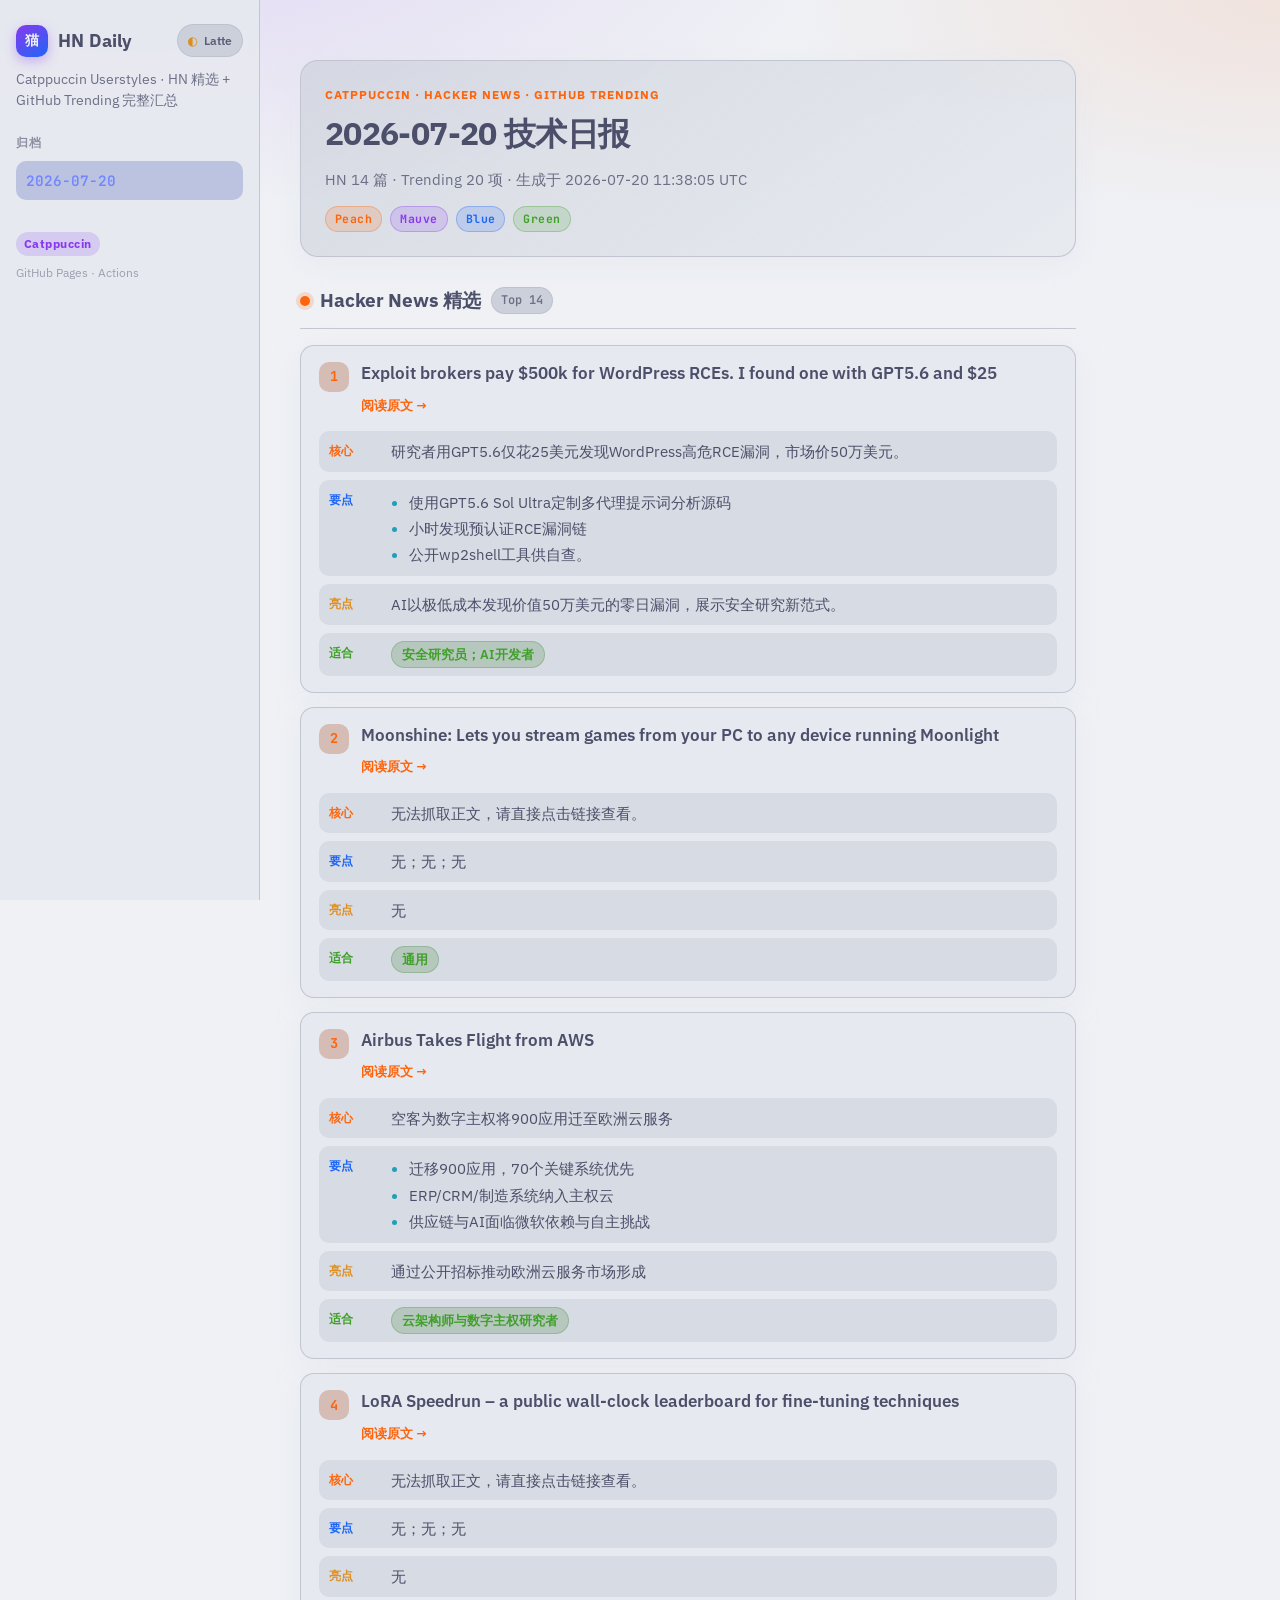
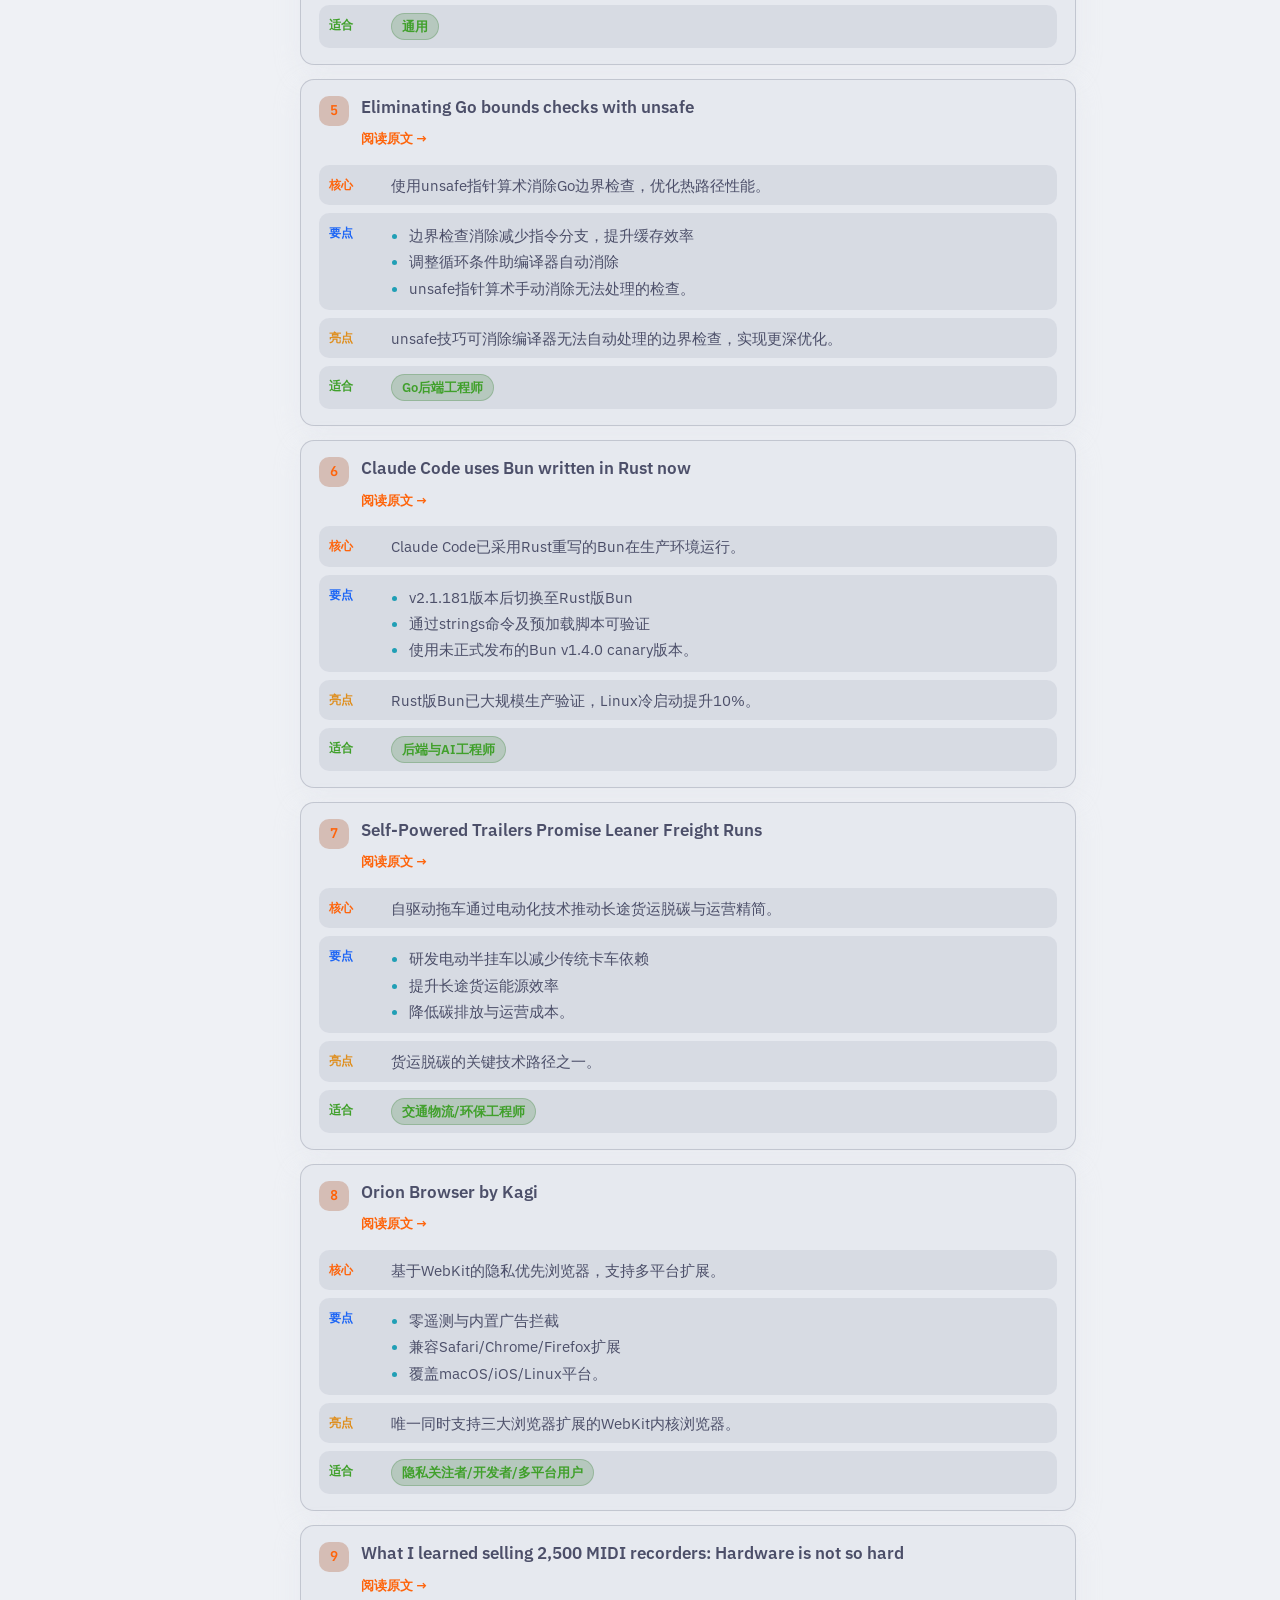
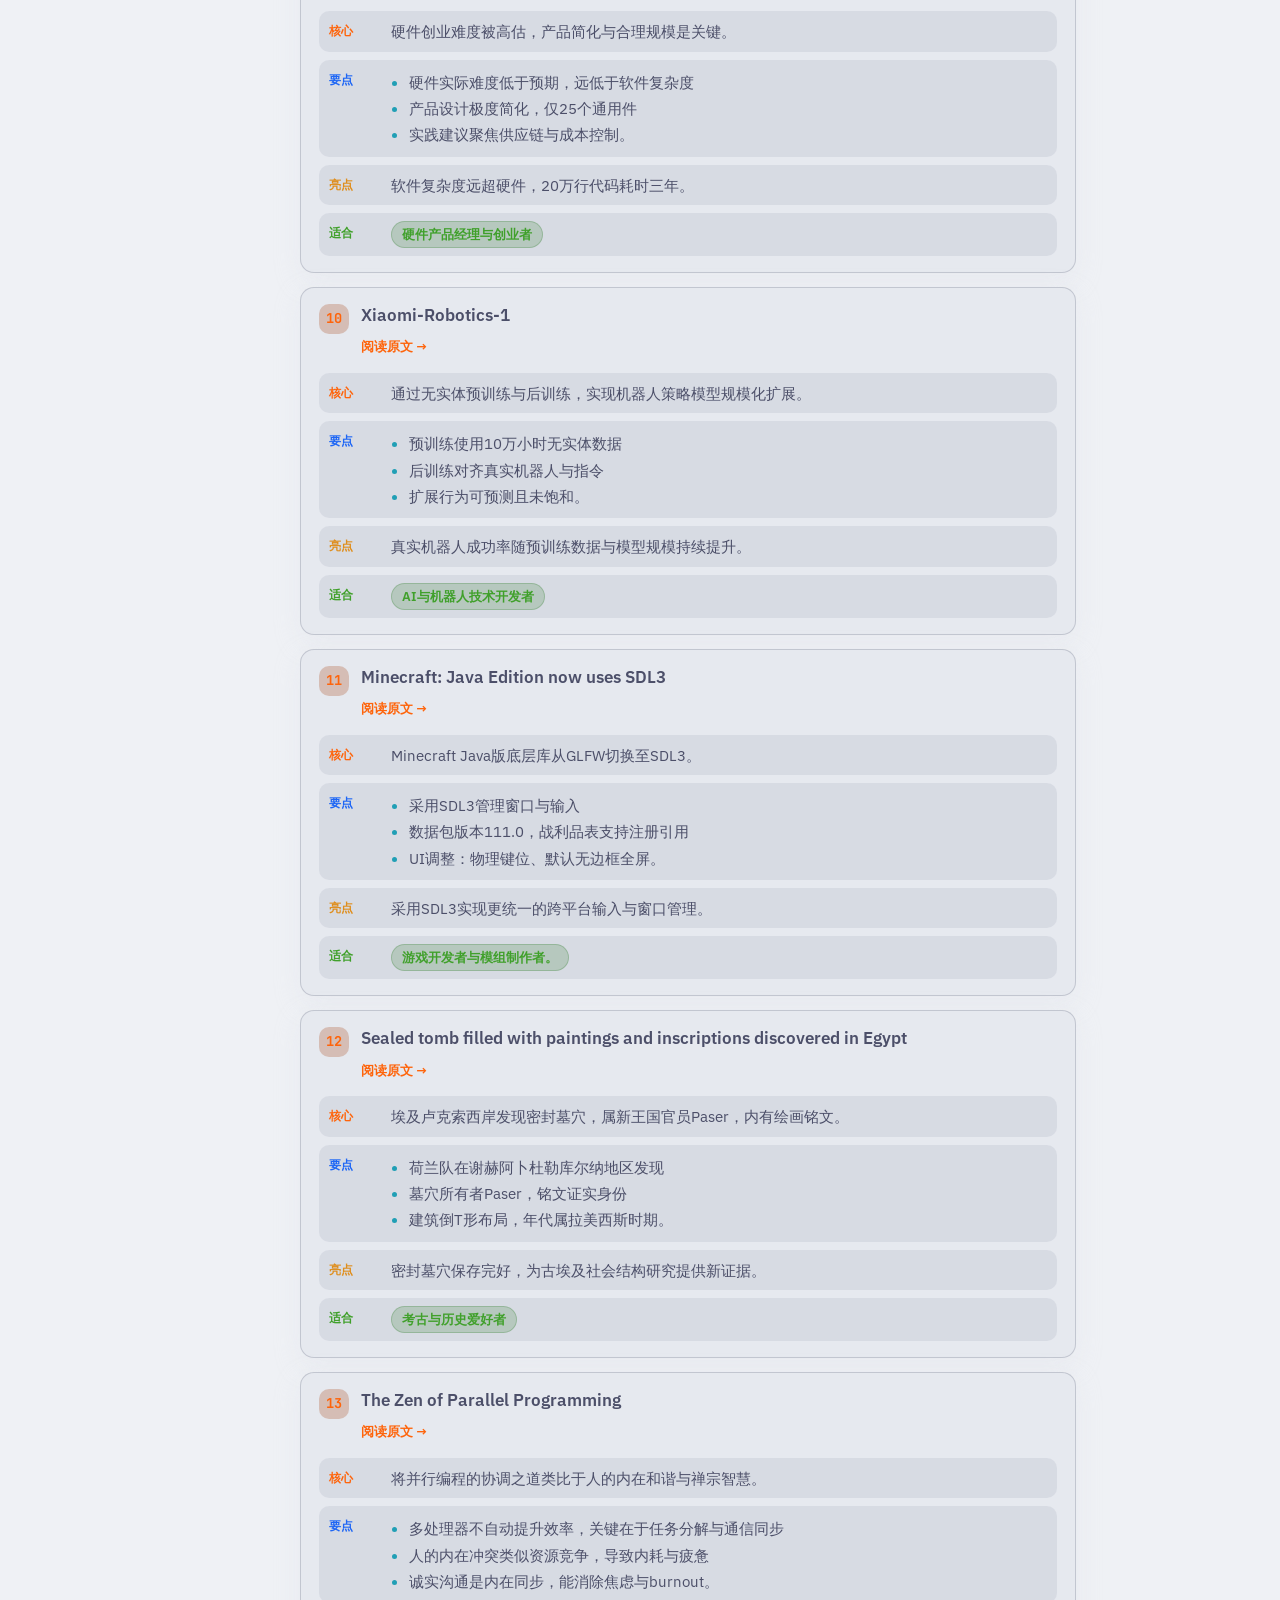
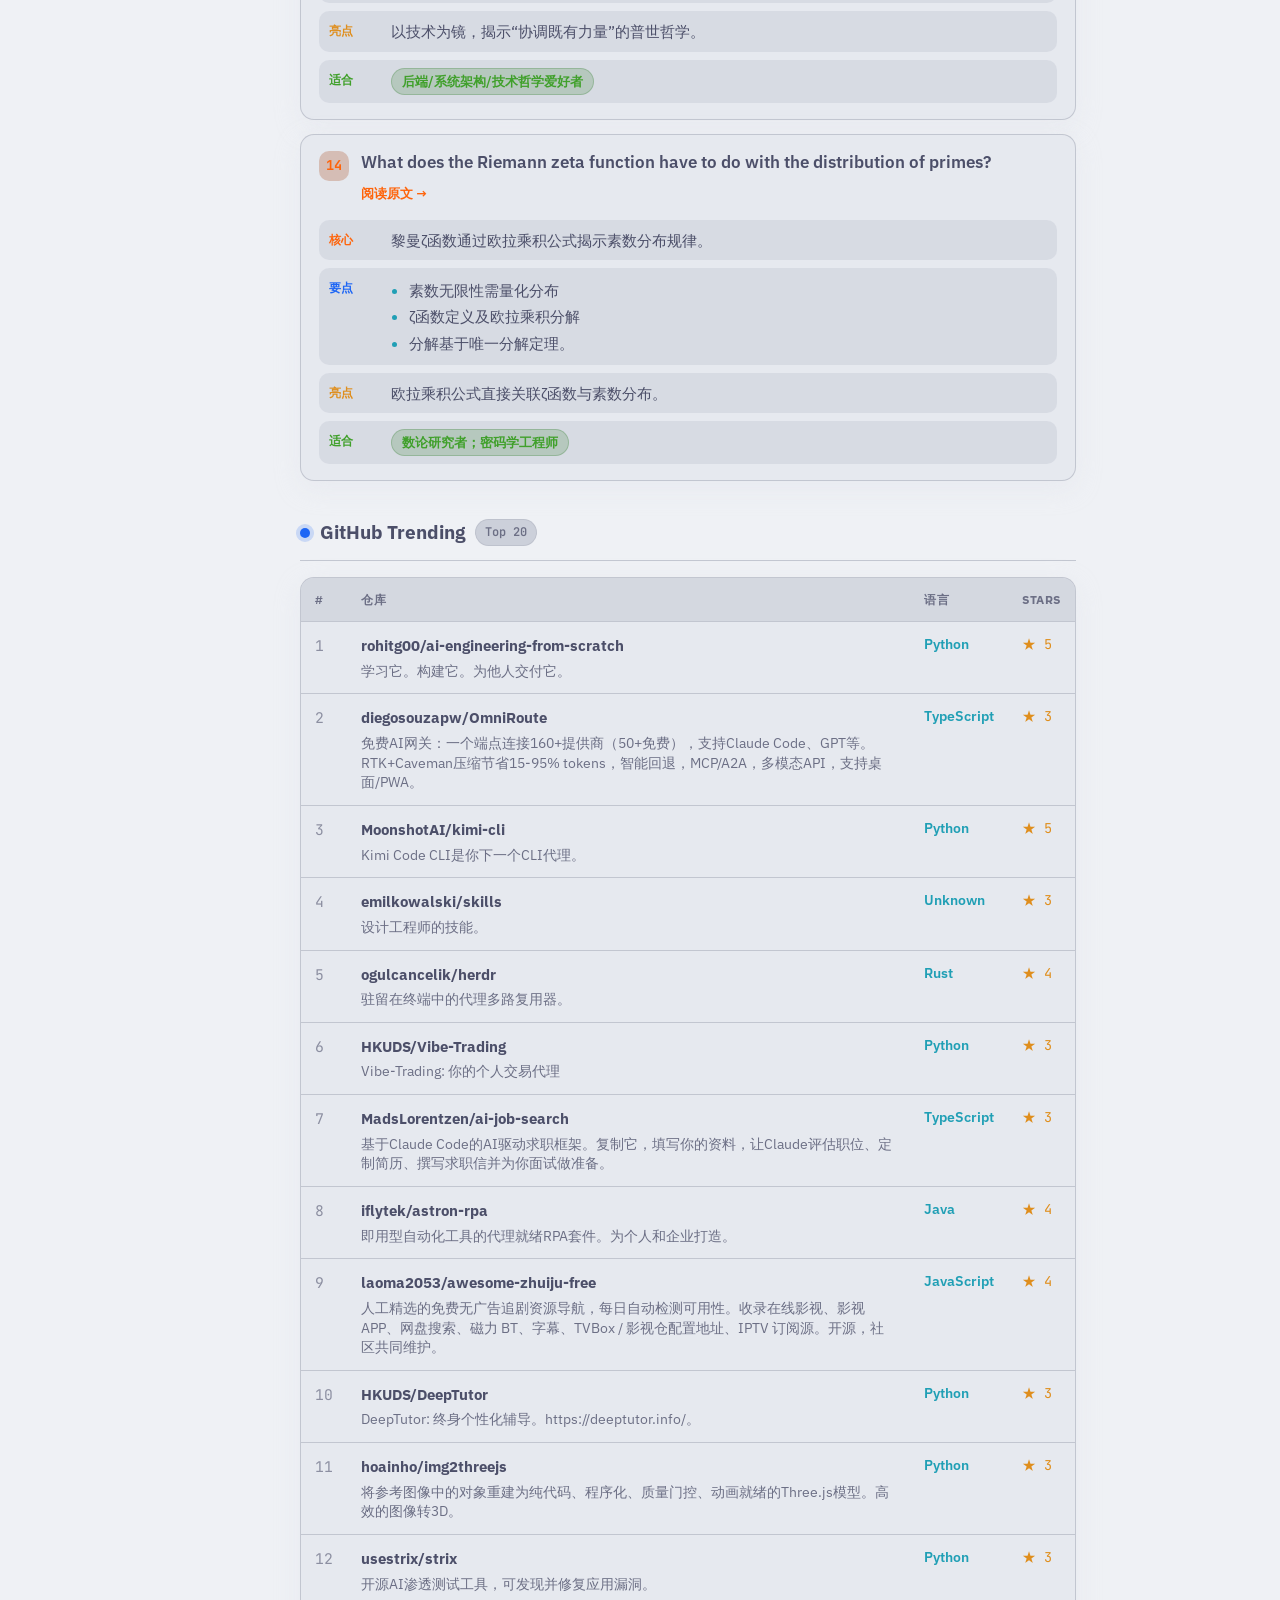
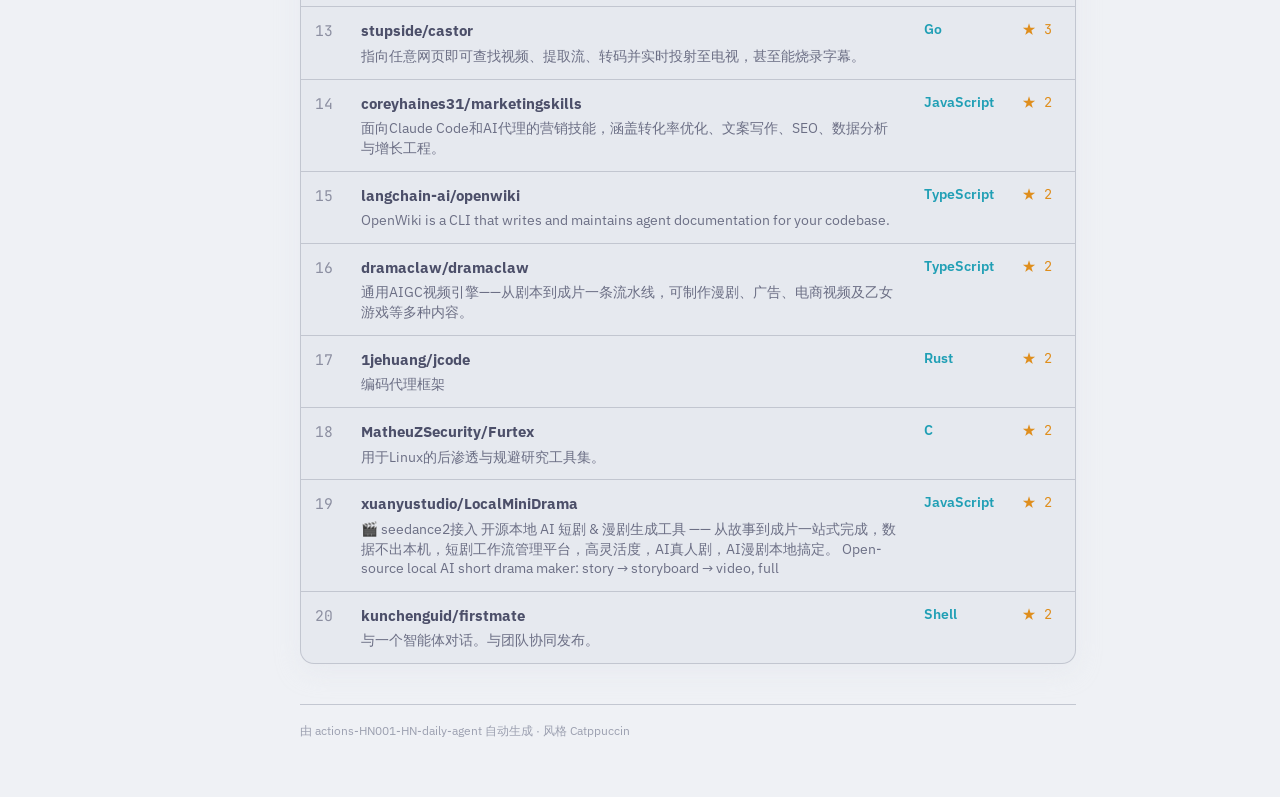
==== commit f45d2a41: "feat(trending): 将 GitHub 仓库简介批量译为简体中文 抓取 Trending 后用 NIM 批量翻译 description，页面展示中文， 原文保留在 description_" ====
--- a/public/index.html
+++ b/public/index.html
@@ -306,7 +306,7 @@
   <td class="num">1</td>
   <td>
     <a class="repo" href="https://github.com/rohitg00/ai-engineering-from-scratch" target="_blank" rel="noopener noreferrer">rohitg00/ai-engineering-from-scratch</a>
-    <div class="desc">Learn it. Build it. Ship it for others.</div>
+    <div class="desc" title="原文: Learn it. Build it. Ship it for others.">学习它。构建它。为他人交付它。</div>
   </td>
   <td class="lang">Python</td>
   <td class="stars">★ 5</td>
@@ -316,7 +316,7 @@
   <td class="num">2</td>
   <td>
     <a class="repo" href="https://github.com/diegosouzapw/OmniRoute" target="_blank" rel="noopener noreferrer">diegosouzapw/OmniRoute</a>
-    <div class="desc">Never stop coding. Free AI gateway: one endpoint, 160+ providers (50+ free), connect Claude Code, Codex, Cursor, Cline &amp; Copilot to FREE Claude/GPT/Gemini. RTK+</div>
+    <div class="desc" title="原文: Never stop coding. Free AI gateway: one endpoint, 160+ providers (50+ free), connect Claude Code, Codex, Cursor, Cline &amp; Copilot to FREE Claude/GPT/Gemini. RTK+Caveman stacked compression saves 15-95%">免费AI网关：一个端点连接160+提供商（50+免费），支持Claude Code、GPT等。RTK+Caveman压缩节省15-95% tokens，智能回退，MCP/A2A，多模态API，支持桌面/PWA。</div>
   </td>
   <td class="lang">TypeScript</td>
   <td class="stars">★ 3</td>
@@ -326,7 +326,7 @@
   <td class="num">3</td>
   <td>
     <a class="repo" href="https://github.com/MoonshotAI/kimi-cli" target="_blank" rel="noopener noreferrer">MoonshotAI/kimi-cli</a>
-    <div class="desc">Kimi Code CLI is your next CLI agent.</div>
+    <div class="desc" title="原文: Kimi Code CLI is your next CLI agent.">Kimi Code CLI是你下一个CLI代理。</div>
   </td>
   <td class="lang">Python</td>
   <td class="stars">★ 5</td>
@@ -336,7 +336,7 @@
   <td class="num">4</td>
   <td>
     <a class="repo" href="https://github.com/emilkowalski/skills" target="_blank" rel="noopener noreferrer">emilkowalski/skills</a>
-    <div class="desc">Skills for Design Engineers.</div>
+    <div class="desc" title="原文: Skills for Design Engineers.">设计工程师的技能。</div>
   </td>
   <td class="lang">Unknown</td>
   <td class="stars">★ 3</td>
@@ -346,7 +346,7 @@
   <td class="num">5</td>
   <td>
     <a class="repo" href="https://github.com/ogulcancelik/herdr" target="_blank" rel="noopener noreferrer">ogulcancelik/herdr</a>
-    <div class="desc">agent multiplexer that lives in your terminal.</div>
+    <div class="desc" title="原文: agent multiplexer that lives in your terminal.">驻留在终端中的代理多路复用器。</div>
   </td>
   <td class="lang">Rust</td>
   <td class="stars">★ 4</td>
@@ -356,7 +356,7 @@
   <td class="num">6</td>
   <td>
     <a class="repo" href="https://github.com/HKUDS/Vibe-Trading" target="_blank" rel="noopener noreferrer">HKUDS/Vibe-Trading</a>
-    <div class="desc">&quot;Vibe-Trading: Your Personal Trading Agent&quot;</div>
+    <div class="desc" title="原文: &quot;Vibe-Trading: Your Personal Trading Agent&quot;">Vibe-Trading: 你的个人交易代理</div>
   </td>
   <td class="lang">Python</td>
   <td class="stars">★ 3</td>
@@ -366,7 +366,7 @@
   <td class="num">7</td>
   <td>
     <a class="repo" href="https://github.com/MadsLorentzen/ai-job-search" target="_blank" rel="noopener noreferrer">MadsLorentzen/ai-job-search</a>
-    <div class="desc">AI-powered job application framework built on Claude Code. Fork it, fill in your profile, and let Claude evaluate jobs, tailor CVs, write cover letters, and pre</div>
+    <div class="desc" title="原文: AI-powered job application framework built on Claude Code. Fork it, fill in your profile, and let Claude evaluate jobs, tailor CVs, write cover letters, and prepare you for interviews.">基于Claude Code的AI驱动求职框架。复制它，填写你的资料，让Claude评估职位、定制简历、撰写求职信并为你面试做准备。</div>
   </td>
   <td class="lang">TypeScript</td>
   <td class="stars">★ 3</td>
@@ -376,7 +376,7 @@
   <td class="num">8</td>
   <td>
     <a class="repo" href="https://github.com/iflytek/astron-rpa" target="_blank" rel="noopener noreferrer">iflytek/astron-rpa</a>
-    <div class="desc">Agent-ready RPA suite with out-of-the-box automation tools. Built for individuals and enterprises.</div>
+    <div class="desc" title="原文: Agent-ready RPA suite with out-of-the-box automation tools. Built for individuals and enterprises.">即用型自动化工具的代理就绪RPA套件。为个人和企业打造。</div>
   </td>
   <td class="lang">Java</td>
   <td class="stars">★ 4</td>
@@ -396,7 +396,7 @@
   <td class="num">10</td>
   <td>
     <a class="repo" href="https://github.com/HKUDS/DeepTutor" target="_blank" rel="noopener noreferrer">HKUDS/DeepTutor</a>
-    <div class="desc">DeepTutor: Lifelong Personalized Tutoring. https://deeptutor.info/.</div>
+    <div class="desc" title="原文: DeepTutor: Lifelong Personalized Tutoring. https://deeptutor.info/.">DeepTutor: 终身个性化辅导。https://deeptutor.info/。</div>
   </td>
   <td class="lang">Python</td>
   <td class="stars">★ 3</td>
@@ -406,7 +406,7 @@
   <td class="num">11</td>
   <td>
     <a class="repo" href="https://github.com/hoainho/img2threejs" target="_blank" rel="noopener noreferrer">hoainho/img2threejs</a>
-    <div class="desc">Rebuild the object in a reference image as a code-only, procedural, quality-gated, animation-ready Three.js model. Token-efficient image-to-3D.</div>
+    <div class="desc" title="原文: Rebuild the object in a reference image as a code-only, procedural, quality-gated, animation-ready Three.js model. Token-efficient image-to-3D.">将参考图像中的对象重建为纯代码、程序化、质量门控、动画就绪的Three.js模型。高效的图像转3D。</div>
   </td>
   <td class="lang">Python</td>
   <td class="stars">★ 3</td>
@@ -416,7 +416,7 @@
   <td class="num">12</td>
   <td>
     <a class="repo" href="https://github.com/usestrix/strix" target="_blank" rel="noopener noreferrer">usestrix/strix</a>
-    <div class="desc">Open-source AI penetration testing tool to find and fix your app’s vulnerabilities.</div>
+    <div class="desc" title="原文: Open-source AI penetration testing tool to find and fix your app’s vulnerabilities.">开源AI渗透测试工具，可发现并修复应用漏洞。</div>
   </td>
   <td class="lang">Python</td>
   <td class="stars">★ 3</td>
@@ -426,7 +426,7 @@
   <td class="num">13</td>
   <td>
     <a class="repo" href="https://github.com/stupside/castor" target="_blank" rel="noopener noreferrer">stupside/castor</a>
-    <div class="desc">Point it at any web page and it finds the video, extracts the stream, transcodes it and casts in real time to your TV. It even burns subtitles….</div>
+    <div class="desc" title="原文: Point it at any web page and it finds the video, extracts the stream, transcodes it and casts in real time to your TV. It even burns subtitles….">指向任意网页即可查找视频、提取流、转码并实时投射至电视，甚至能烧录字幕。</div>
   </td>
   <td class="lang">Go</td>
   <td class="stars">★ 3</td>
@@ -436,7 +436,7 @@
   <td class="num">14</td>
   <td>
     <a class="repo" href="https://github.com/coreyhaines31/marketingskills" target="_blank" rel="noopener noreferrer">coreyhaines31/marketingskills</a>
-    <div class="desc">Marketing skills for Claude Code and AI agents. CRO, copywriting, SEO, analytics, and growth engineering.</div>
+    <div class="desc" title="原文: Marketing skills for Claude Code and AI agents. CRO, copywriting, SEO, analytics, and growth engineering.">面向Claude Code和AI代理的营销技能，涵盖转化率优化、文案写作、SEO、数据分析与增长工程。</div>
   </td>
   <td class="lang">JavaScript</td>
   <td class="stars">★ 2</td>
@@ -456,7 +456,7 @@
   <td class="num">16</td>
   <td>
     <a class="repo" href="https://github.com/dramaclaw/dramaclaw" target="_blank" rel="noopener noreferrer">dramaclaw/dramaclaw</a>
-    <div class="desc">A general-purpose AIGC video engine: script to finished film in one pipeline — dramas, ads, product videos, otome games, and more. | 通用 AIGC 视频引擎 —— 从剧本到成片一条流水线</div>
+    <div class="desc" title="原文: A general-purpose AIGC video engine: script to finished film in one pipeline — dramas, ads, product videos, otome games, and more. | 通用 AIGC 视频引擎 —— 从剧本到成片一条流水线，漫剧、广告、电商、乙游皆可">通用AIGC视频引擎——从剧本到成片一条流水线，可制作漫剧、广告、电商视频及乙女游戏等多种内容。</div>
   </td>
   <td class="lang">TypeScript</td>
   <td class="stars">★ 2</td>
@@ -466,7 +466,7 @@
   <td class="num">17</td>
   <td>
     <a class="repo" href="https://github.com/1jehuang/jcode" target="_blank" rel="noopener noreferrer">1jehuang/jcode</a>
-    <div class="desc">Coding Agent Harness</div>
+    <div class="desc" title="原文: Coding Agent Harness">编码代理框架</div>
   </td>
   <td class="lang">Rust</td>
   <td class="stars">★ 2</td>
@@ -476,7 +476,7 @@
   <td class="num">18</td>
   <td>
     <a class="repo" href="https://github.com/MatheuZSecurity/Furtex" target="_blank" rel="noopener noreferrer">MatheuZSecurity/Furtex</a>
-    <div class="desc">Post-exploitation and evasion research toolkit for Linux.</div>
+    <div class="desc" title="原文: Post-exploitation and evasion research toolkit for Linux.">用于Linux的后渗透与规避研究工具集。</div>
   </td>
   <td class="lang">C</td>
   <td class="stars">★ 2</td>
@@ -486,7 +486,7 @@
   <td class="num">19</td>
   <td>
     <a class="repo" href="https://github.com/xuanyustudio/LocalMiniDrama" target="_blank" rel="noopener noreferrer">xuanyustudio/LocalMiniDrama</a>
-    <div class="desc">🎬 seedance2接入  开源本地 AI 短剧 &amp; 漫剧生成工具 —— 从故事到成片一站式完成，数据不出本机，短剧工作流管理平台，高灵活度，AI真人剧，AI漫剧本地搞定。 Open-source local AI short drama maker: story → storyboard → video, full</div>
+    <div class="desc" title="原文: 🎬 seedance2接入  开源本地 AI 短剧 &amp; 漫剧生成工具 —— 从故事到成片一站式完成，数据不出本机，短剧工作流管理平台，高灵活度，AI真人剧，AI漫剧本地搞定。 Open-source local AI short drama maker: story → storyboard → video, fully offline, your data stays yours. 纳米流水线">🎬 seedance2接入  开源本地 AI 短剧 &amp; 漫剧生成工具 —— 从故事到成片一站式完成，数据不出本机，短剧工作流管理平台，高灵活度，AI真人剧，AI漫剧本地搞定。 Open-source local AI short drama maker: story → storyboard → video, full</div>
   </td>
   <td class="lang">JavaScript</td>
   <td class="stars">★ 2</td>
@@ -496,7 +496,7 @@
   <td class="num">20</td>
   <td>
     <a class="repo" href="https://github.com/kunchenguid/firstmate" target="_blank" rel="noopener noreferrer">kunchenguid/firstmate</a>
-    <div class="desc">Talk to one agent. Ship with a crew.</div>
+    <div class="desc" title="原文: Talk to one agent. Ship with a crew.">与一个智能体对话。与团队协同发布。</div>
   </td>
   <td class="lang">Shell</td>
   <td class="stars">★ 2</td>
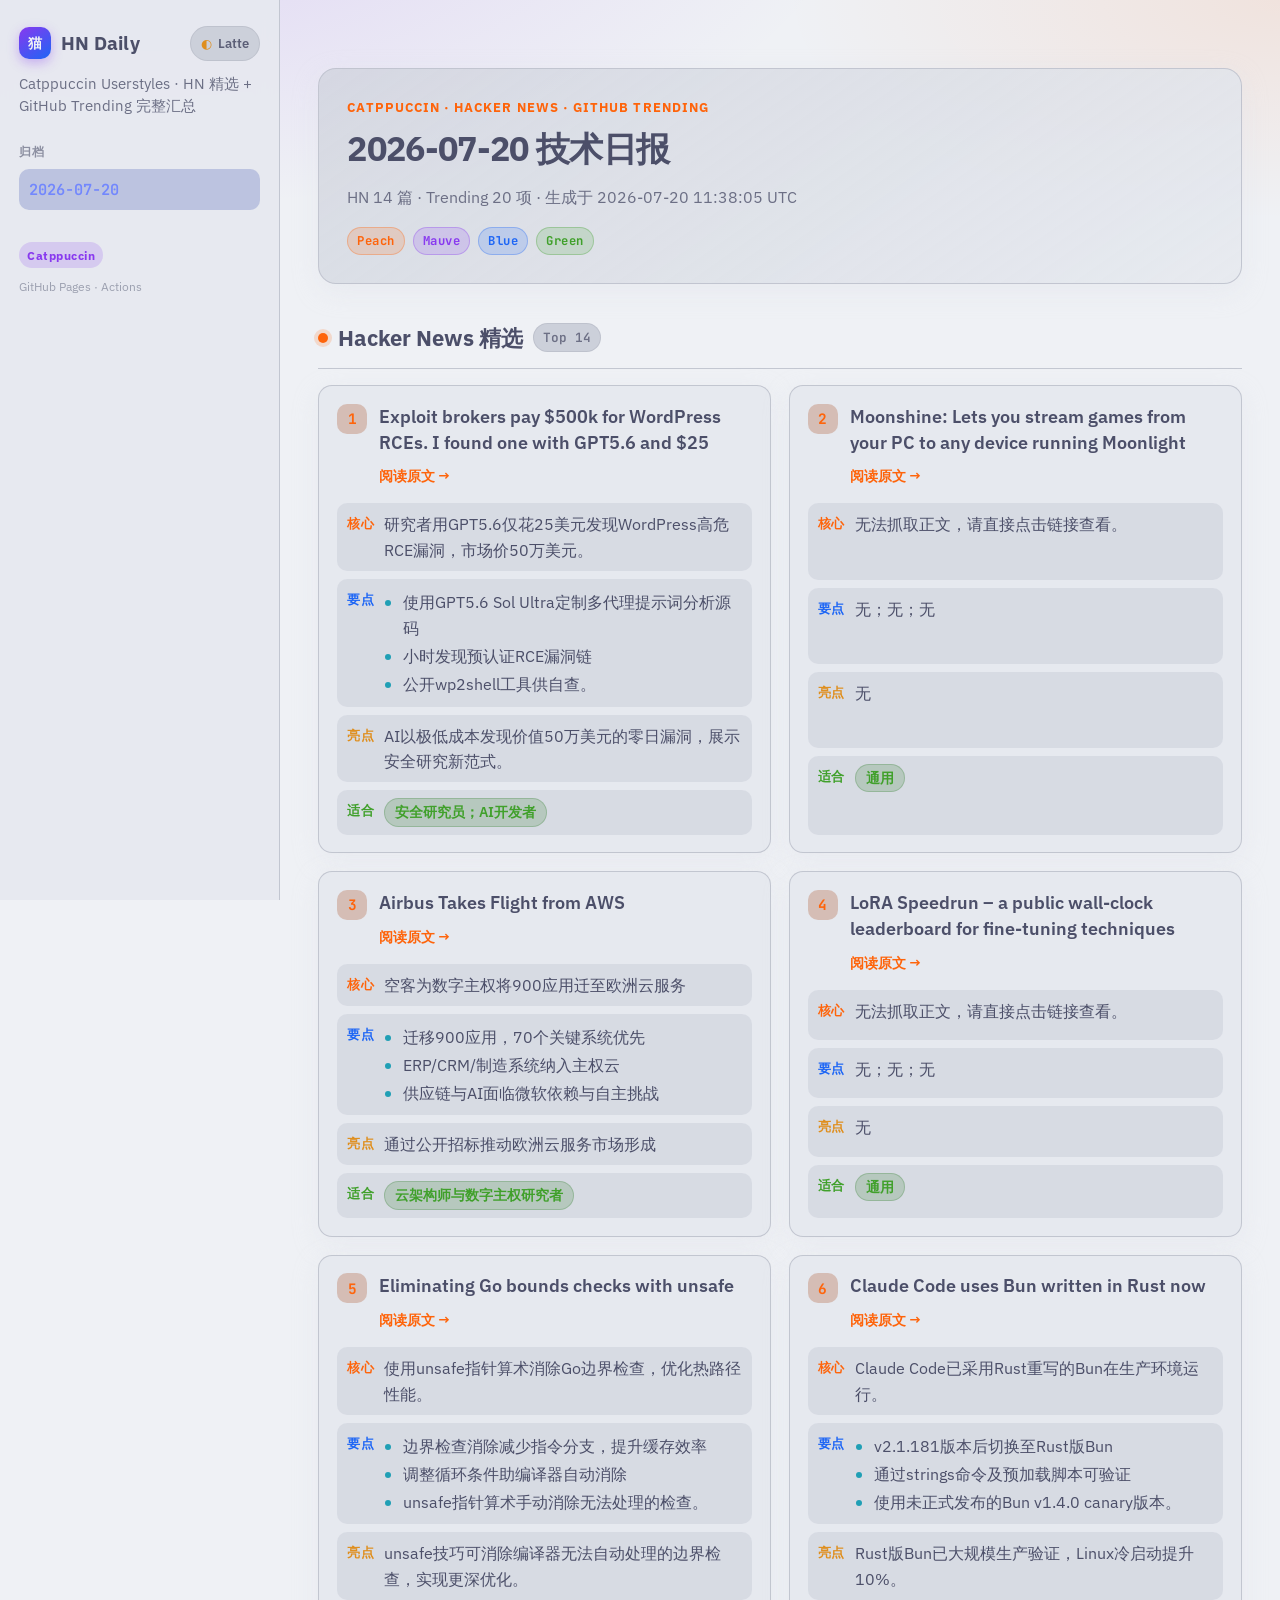
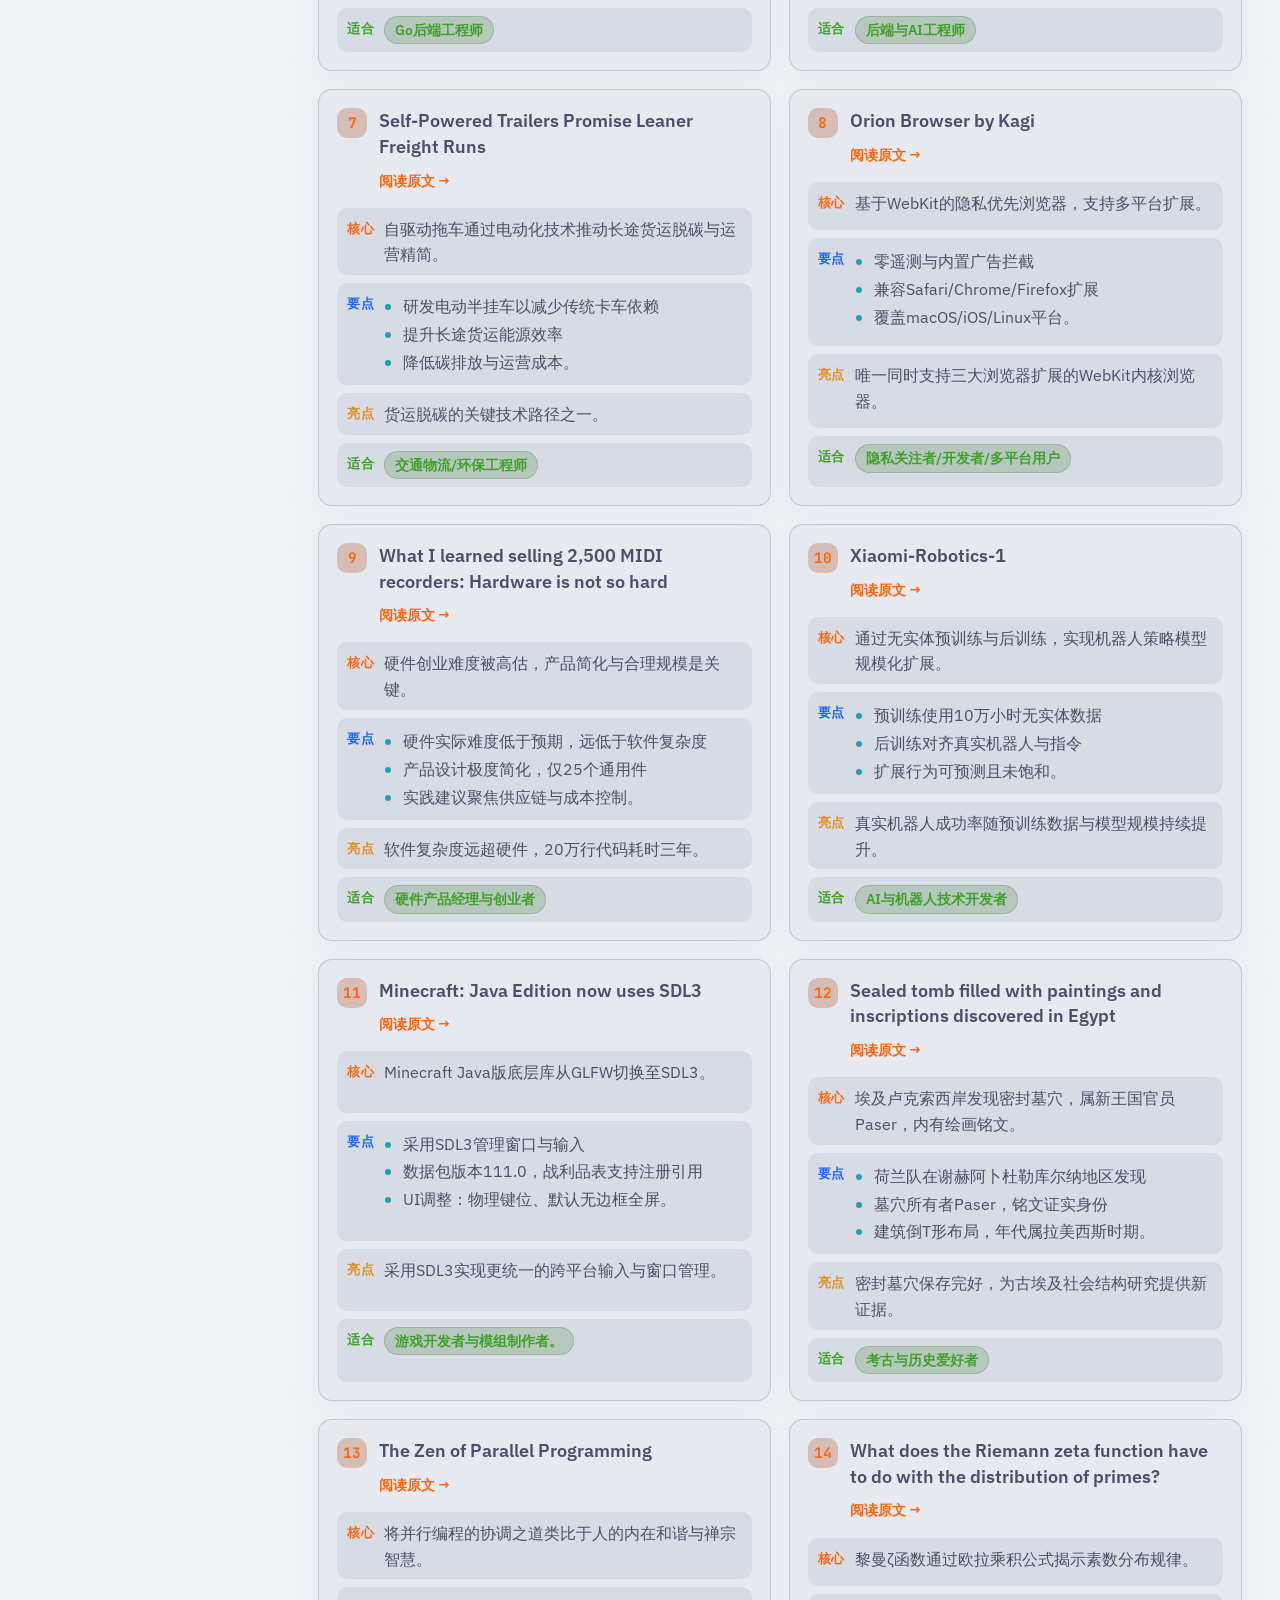
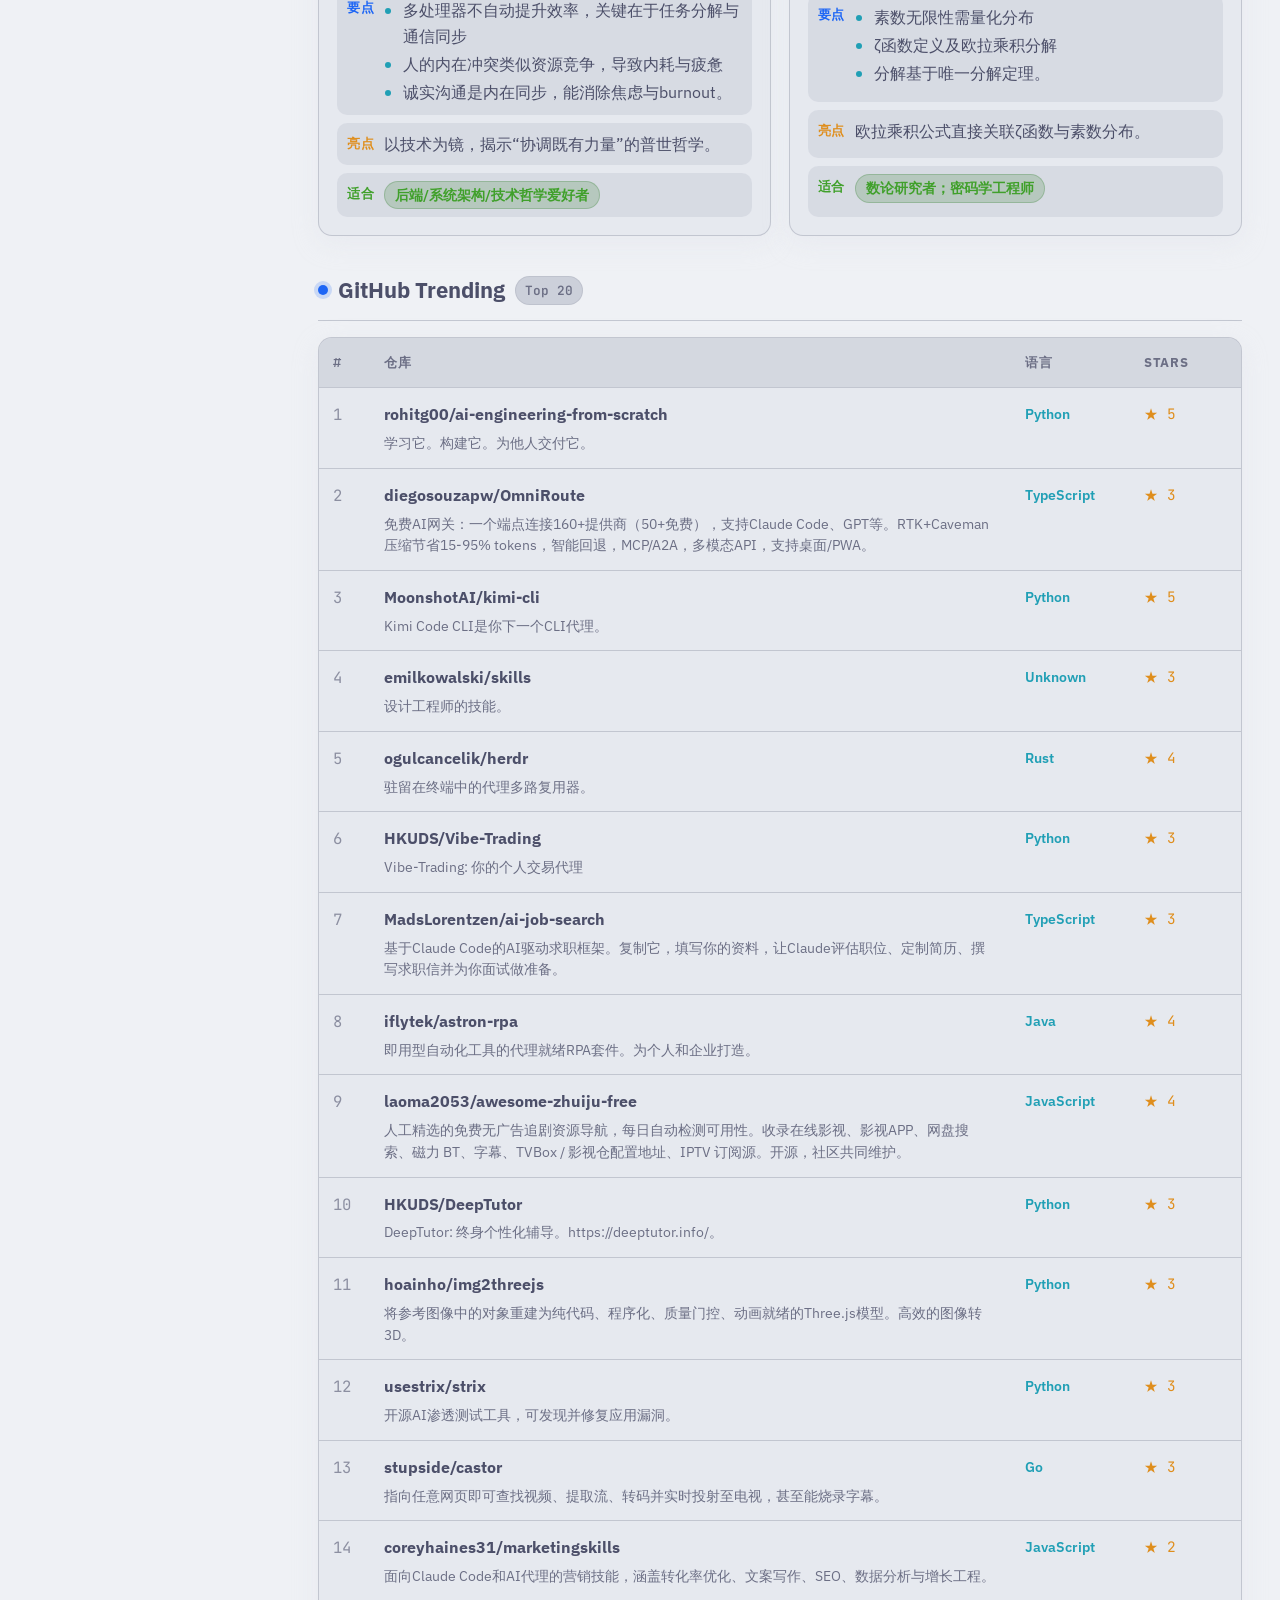
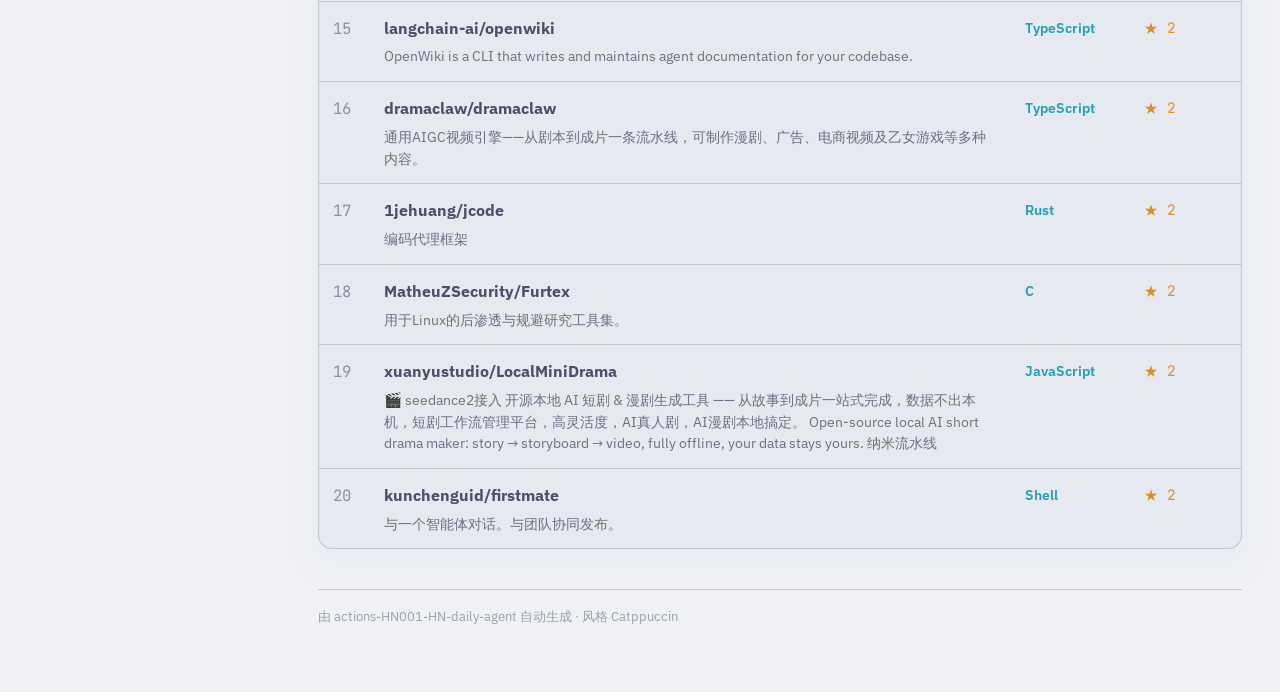
==== commit d48d9942: "fix(pages): 改为流体响应式文章布局 HN 卡片使用 auto-fill 网格随视口变列；正文区随侧栏剩余宽度伸缩； 窄屏 GH 表格切换为卡片，长文本自动换行，避免固定窄栏与横向撑破。" ====
--- a/public/index.html
+++ b/public/index.html
@@ -56,8 +56,8 @@
 <p class='meta'>HN 14 篇 · Trending 20 项 · 生成于 2026-07-20 11:38:05 UTC</p>
 <div class='hero-pills' aria-hidden='true'><span class='pill peach'>Peach</span><span class='pill mauve'>Mauve</span><span class='pill blue'>Blue</span><span class='pill green'>Green</span></div>
 </section>
-<section id='hn' aria-labelledby='hn-heading'><h2 id='hn-heading'><span class='dot hn'></span>Hacker News 精选 <span class='count'>Top 14</span></h2>
-<article class="card">
+<section id='hn' aria-labelledby='hn-heading'><h2 id='hn-heading'><span class='dot hn'></span>Hacker News 精选 <span class='count'>Top 14</span></h2><div class='cards-grid'>
+<article class="card hn-card">
   <header class="card-head">
     <span class="idx" aria-hidden="true">1</span>
     <div class="card-title">
@@ -74,7 +74,7 @@
 </article>
 
 
-<article class="card">
+<article class="card hn-card">
   <header class="card-head">
     <span class="idx" aria-hidden="true">2</span>
     <div class="card-title">
@@ -91,7 +91,7 @@
 </article>
 
 
-<article class="card">
+<article class="card hn-card">
   <header class="card-head">
     <span class="idx" aria-hidden="true">3</span>
     <div class="card-title">
@@ -108,7 +108,7 @@
 </article>
 
 
-<article class="card">
+<article class="card hn-card">
   <header class="card-head">
     <span class="idx" aria-hidden="true">4</span>
     <div class="card-title">
@@ -125,7 +125,7 @@
 </article>
 
 
-<article class="card">
+<article class="card hn-card">
   <header class="card-head">
     <span class="idx" aria-hidden="true">5</span>
     <div class="card-title">
@@ -142,7 +142,7 @@
 </article>
 
 
-<article class="card">
+<article class="card hn-card">
   <header class="card-head">
     <span class="idx" aria-hidden="true">6</span>
     <div class="card-title">
@@ -159,7 +159,7 @@
 </article>
 
 
-<article class="card">
+<article class="card hn-card">
   <header class="card-head">
     <span class="idx" aria-hidden="true">7</span>
     <div class="card-title">
@@ -176,7 +176,7 @@
 </article>
 
 
-<article class="card">
+<article class="card hn-card">
   <header class="card-head">
     <span class="idx" aria-hidden="true">8</span>
     <div class="card-title">
@@ -193,7 +193,7 @@
 </article>
 
 
-<article class="card">
+<article class="card hn-card">
   <header class="card-head">
     <span class="idx" aria-hidden="true">9</span>
     <div class="card-title">
@@ -210,7 +210,7 @@
 </article>
 
 
-<article class="card">
+<article class="card hn-card">
   <header class="card-head">
     <span class="idx" aria-hidden="true">10</span>
     <div class="card-title">
@@ -227,7 +227,7 @@
 </article>
 
 
-<article class="card">
+<article class="card hn-card">
   <header class="card-head">
     <span class="idx" aria-hidden="true">11</span>
     <div class="card-title">
@@ -244,7 +244,7 @@
 </article>
 
 
-<article class="card">
+<article class="card hn-card">
   <header class="card-head">
     <span class="idx" aria-hidden="true">12</span>
     <div class="card-title">
@@ -261,7 +261,7 @@
 </article>
 
 
-<article class="card">
+<article class="card hn-card">
   <header class="card-head">
     <span class="idx" aria-hidden="true">13</span>
     <div class="card-title">
@@ -278,7 +278,7 @@
 </article>
 
 
-<article class="card">
+<article class="card hn-card">
   <header class="card-head">
     <span class="idx" aria-hidden="true">14</span>
     <div class="card-title">
@@ -293,11 +293,11 @@
     <div class="row row-fit"><dt>适合</dt><dd><span class="tag">数论研究者；密码学工程师</span></dd></div>
   </dl>
 </article>
-</section>
+</div></section>
 
 <section id="gh" aria-labelledby="gh-heading">
   <h2 id="gh-heading"><span class="dot gh"></span>GitHub Trending <span class="count">Top 20</span></h2>
-  <div class="table-wrap" role="region" aria-label="GitHub Trending 列表" tabindex="0">
+  <div class="table-wrap gh-table" role="region" aria-label="GitHub Trending 列表" tabindex="0">
     <table>
       <thead><tr><th scope="col">#</th><th scope="col">仓库</th><th scope="col">语言</th><th scope="col">Stars</th></tr></thead>
       <tbody>
@@ -486,7 +486,7 @@
   <td class="num">19</td>
   <td>
     <a class="repo" href="https://github.com/xuanyustudio/LocalMiniDrama" target="_blank" rel="noopener noreferrer">xuanyustudio/LocalMiniDrama</a>
-    <div class="desc" title="原文: 🎬 seedance2接入  开源本地 AI 短剧 &amp; 漫剧生成工具 —— 从故事到成片一站式完成，数据不出本机，短剧工作流管理平台，高灵活度，AI真人剧，AI漫剧本地搞定。 Open-source local AI short drama maker: story → storyboard → video, fully offline, your data stays yours. 纳米流水线">🎬 seedance2接入  开源本地 AI 短剧 &amp; 漫剧生成工具 —— 从故事到成片一站式完成，数据不出本机，短剧工作流管理平台，高灵活度，AI真人剧，AI漫剧本地搞定。 Open-source local AI short drama maker: story → storyboard → video, full</div>
+    <div class="desc">🎬 seedance2接入  开源本地 AI 短剧 &amp; 漫剧生成工具 —— 从故事到成片一站式完成，数据不出本机，短剧工作流管理平台，高灵活度，AI真人剧，AI漫剧本地搞定。 Open-source local AI short drama maker: story → storyboard → video, fully offline, your data stays yours. 纳米流水线</div>
   </td>
   <td class="lang">JavaScript</td>
   <td class="stars">★ 2</td>
@@ -504,6 +504,289 @@
 
       </tbody>
     </table>
+  </div>
+  <div class="cards-grid gh-cards" aria-label="GitHub Trending 卡片列表">
+    
+<article class="card gh-card">
+  <header class="gh-card-head">
+    <span class="idx" aria-hidden="true">1</span>
+    <div class="card-title">
+      <h3><a class="repo" href="https://github.com/rohitg00/ai-engineering-from-scratch" target="_blank" rel="noopener noreferrer">rohitg00/ai-engineering-from-scratch</a></h3>
+      <div class="gh-meta">
+        <span class="lang">Python</span>
+        <span class="stars">★ 5</span>
+      </div>
+    </div>
+  </header>
+  <p class="desc" title="原文: Learn it. Build it. Ship it for others.">学习它。构建它。为他人交付它。</p>
+</article>
+
+<article class="card gh-card">
+  <header class="gh-card-head">
+    <span class="idx" aria-hidden="true">2</span>
+    <div class="card-title">
+      <h3><a class="repo" href="https://github.com/diegosouzapw/OmniRoute" target="_blank" rel="noopener noreferrer">diegosouzapw/OmniRoute</a></h3>
+      <div class="gh-meta">
+        <span class="lang">TypeScript</span>
+        <span class="stars">★ 3</span>
+      </div>
+    </div>
+  </header>
+  <p class="desc" title="原文: Never stop coding. Free AI gateway: one endpoint, 160+ providers (50+ free), connect Claude Code, Codex, Cursor, Cline &amp; Copilot to FREE Claude/GPT/Gemini. RTK+Caveman stacked compression saves 15-95%">免费AI网关：一个端点连接160+提供商（50+免费），支持Claude Code、GPT等。RTK+Caveman压缩节省15-95% tokens，智能回退，MCP/A2A，多模态API，支持桌面/PWA。</p>
+</article>
+
+<article class="card gh-card">
+  <header class="gh-card-head">
+    <span class="idx" aria-hidden="true">3</span>
+    <div class="card-title">
+      <h3><a class="repo" href="https://github.com/MoonshotAI/kimi-cli" target="_blank" rel="noopener noreferrer">MoonshotAI/kimi-cli</a></h3>
+      <div class="gh-meta">
+        <span class="lang">Python</span>
+        <span class="stars">★ 5</span>
+      </div>
+    </div>
+  </header>
+  <p class="desc" title="原文: Kimi Code CLI is your next CLI agent.">Kimi Code CLI是你下一个CLI代理。</p>
+</article>
+
+<article class="card gh-card">
+  <header class="gh-card-head">
+    <span class="idx" aria-hidden="true">4</span>
+    <div class="card-title">
+      <h3><a class="repo" href="https://github.com/emilkowalski/skills" target="_blank" rel="noopener noreferrer">emilkowalski/skills</a></h3>
+      <div class="gh-meta">
+        <span class="lang">Unknown</span>
+        <span class="stars">★ 3</span>
+      </div>
+    </div>
+  </header>
+  <p class="desc" title="原文: Skills for Design Engineers.">设计工程师的技能。</p>
+</article>
+
+<article class="card gh-card">
+  <header class="gh-card-head">
+    <span class="idx" aria-hidden="true">5</span>
+    <div class="card-title">
+      <h3><a class="repo" href="https://github.com/ogulcancelik/herdr" target="_blank" rel="noopener noreferrer">ogulcancelik/herdr</a></h3>
+      <div class="gh-meta">
+        <span class="lang">Rust</span>
+        <span class="stars">★ 4</span>
+      </div>
+    </div>
+  </header>
+  <p class="desc" title="原文: agent multiplexer that lives in your terminal.">驻留在终端中的代理多路复用器。</p>
+</article>
+
+<article class="card gh-card">
+  <header class="gh-card-head">
+    <span class="idx" aria-hidden="true">6</span>
+    <div class="card-title">
+      <h3><a class="repo" href="https://github.com/HKUDS/Vibe-Trading" target="_blank" rel="noopener noreferrer">HKUDS/Vibe-Trading</a></h3>
+      <div class="gh-meta">
+        <span class="lang">Python</span>
+        <span class="stars">★ 3</span>
+      </div>
+    </div>
+  </header>
+  <p class="desc" title="原文: &quot;Vibe-Trading: Your Personal Trading Agent&quot;">Vibe-Trading: 你的个人交易代理</p>
+</article>
+
+<article class="card gh-card">
+  <header class="gh-card-head">
+    <span class="idx" aria-hidden="true">7</span>
+    <div class="card-title">
+      <h3><a class="repo" href="https://github.com/MadsLorentzen/ai-job-search" target="_blank" rel="noopener noreferrer">MadsLorentzen/ai-job-search</a></h3>
+      <div class="gh-meta">
+        <span class="lang">TypeScript</span>
+        <span class="stars">★ 3</span>
+      </div>
+    </div>
+  </header>
+  <p class="desc" title="原文: AI-powered job application framework built on Claude Code. Fork it, fill in your profile, and let Claude evaluate jobs, tailor CVs, write cover letters, and prepare you for interviews.">基于Claude Code的AI驱动求职框架。复制它，填写你的资料，让Claude评估职位、定制简历、撰写求职信并为你面试做准备。</p>
+</article>
+
+<article class="card gh-card">
+  <header class="gh-card-head">
+    <span class="idx" aria-hidden="true">8</span>
+    <div class="card-title">
+      <h3><a class="repo" href="https://github.com/iflytek/astron-rpa" target="_blank" rel="noopener noreferrer">iflytek/astron-rpa</a></h3>
+      <div class="gh-meta">
+        <span class="lang">Java</span>
+        <span class="stars">★ 4</span>
+      </div>
+    </div>
+  </header>
+  <p class="desc" title="原文: Agent-ready RPA suite with out-of-the-box automation tools. Built for individuals and enterprises.">即用型自动化工具的代理就绪RPA套件。为个人和企业打造。</p>
+</article>
+
+<article class="card gh-card">
+  <header class="gh-card-head">
+    <span class="idx" aria-hidden="true">9</span>
+    <div class="card-title">
+      <h3><a class="repo" href="https://github.com/laoma2053/awesome-zhuiju-free" target="_blank" rel="noopener noreferrer">laoma2053/awesome-zhuiju-free</a></h3>
+      <div class="gh-meta">
+        <span class="lang">JavaScript</span>
+        <span class="stars">★ 4</span>
+      </div>
+    </div>
+  </header>
+  <p class="desc">人工精选的免费无广告追剧资源导航，每日自动检测可用性。收录在线影视、影视APP、网盘搜索、磁力 BT、字幕、TVBox / 影视仓配置地址、IPTV 订阅源。开源，社区共同维护。</p>
+</article>
+
+<article class="card gh-card">
+  <header class="gh-card-head">
+    <span class="idx" aria-hidden="true">10</span>
+    <div class="card-title">
+      <h3><a class="repo" href="https://github.com/HKUDS/DeepTutor" target="_blank" rel="noopener noreferrer">HKUDS/DeepTutor</a></h3>
+      <div class="gh-meta">
+        <span class="lang">Python</span>
+        <span class="stars">★ 3</span>
+      </div>
+    </div>
+  </header>
+  <p class="desc" title="原文: DeepTutor: Lifelong Personalized Tutoring. https://deeptutor.info/.">DeepTutor: 终身个性化辅导。https://deeptutor.info/。</p>
+</article>
+
+<article class="card gh-card">
+  <header class="gh-card-head">
+    <span class="idx" aria-hidden="true">11</span>
+    <div class="card-title">
+      <h3><a class="repo" href="https://github.com/hoainho/img2threejs" target="_blank" rel="noopener noreferrer">hoainho/img2threejs</a></h3>
+      <div class="gh-meta">
+        <span class="lang">Python</span>
+        <span class="stars">★ 3</span>
+      </div>
+    </div>
+  </header>
+  <p class="desc" title="原文: Rebuild the object in a reference image as a code-only, procedural, quality-gated, animation-ready Three.js model. Token-efficient image-to-3D.">将参考图像中的对象重建为纯代码、程序化、质量门控、动画就绪的Three.js模型。高效的图像转3D。</p>
+</article>
+
+<article class="card gh-card">
+  <header class="gh-card-head">
+    <span class="idx" aria-hidden="true">12</span>
+    <div class="card-title">
+      <h3><a class="repo" href="https://github.com/usestrix/strix" target="_blank" rel="noopener noreferrer">usestrix/strix</a></h3>
+      <div class="gh-meta">
+        <span class="lang">Python</span>
+        <span class="stars">★ 3</span>
+      </div>
+    </div>
+  </header>
+  <p class="desc" title="原文: Open-source AI penetration testing tool to find and fix your app’s vulnerabilities.">开源AI渗透测试工具，可发现并修复应用漏洞。</p>
+</article>
+
+<article class="card gh-card">
+  <header class="gh-card-head">
+    <span class="idx" aria-hidden="true">13</span>
+    <div class="card-title">
+      <h3><a class="repo" href="https://github.com/stupside/castor" target="_blank" rel="noopener noreferrer">stupside/castor</a></h3>
+      <div class="gh-meta">
+        <span class="lang">Go</span>
+        <span class="stars">★ 3</span>
+      </div>
+    </div>
+  </header>
+  <p class="desc" title="原文: Point it at any web page and it finds the video, extracts the stream, transcodes it and casts in real time to your TV. It even burns subtitles….">指向任意网页即可查找视频、提取流、转码并实时投射至电视，甚至能烧录字幕。</p>
+</article>
+
+<article class="card gh-card">
+  <header class="gh-card-head">
+    <span class="idx" aria-hidden="true">14</span>
+    <div class="card-title">
+      <h3><a class="repo" href="https://github.com/coreyhaines31/marketingskills" target="_blank" rel="noopener noreferrer">coreyhaines31/marketingskills</a></h3>
+      <div class="gh-meta">
+        <span class="lang">JavaScript</span>
+        <span class="stars">★ 2</span>
+      </div>
+    </div>
+  </header>
+  <p class="desc" title="原文: Marketing skills for Claude Code and AI agents. CRO, copywriting, SEO, analytics, and growth engineering.">面向Claude Code和AI代理的营销技能，涵盖转化率优化、文案写作、SEO、数据分析与增长工程。</p>
+</article>
+
+<article class="card gh-card">
+  <header class="gh-card-head">
+    <span class="idx" aria-hidden="true">15</span>
+    <div class="card-title">
+      <h3><a class="repo" href="https://github.com/langchain-ai/openwiki" target="_blank" rel="noopener noreferrer">langchain-ai/openwiki</a></h3>
+      <div class="gh-meta">
+        <span class="lang">TypeScript</span>
+        <span class="stars">★ 2</span>
+      </div>
+    </div>
+  </header>
+  <p class="desc">OpenWiki is a CLI that writes and maintains agent documentation for your codebase.</p>
+</article>
+
+<article class="card gh-card">
+  <header class="gh-card-head">
+    <span class="idx" aria-hidden="true">16</span>
+    <div class="card-title">
+      <h3><a class="repo" href="https://github.com/dramaclaw/dramaclaw" target="_blank" rel="noopener noreferrer">dramaclaw/dramaclaw</a></h3>
+      <div class="gh-meta">
+        <span class="lang">TypeScript</span>
+        <span class="stars">★ 2</span>
+      </div>
+    </div>
+  </header>
+  <p class="desc" title="原文: A general-purpose AIGC video engine: script to finished film in one pipeline — dramas, ads, product videos, otome games, and more. | 通用 AIGC 视频引擎 —— 从剧本到成片一条流水线，漫剧、广告、电商、乙游皆可">通用AIGC视频引擎——从剧本到成片一条流水线，可制作漫剧、广告、电商视频及乙女游戏等多种内容。</p>
+</article>
+
+<article class="card gh-card">
+  <header class="gh-card-head">
+    <span class="idx" aria-hidden="true">17</span>
+    <div class="card-title">
+      <h3><a class="repo" href="https://github.com/1jehuang/jcode" target="_blank" rel="noopener noreferrer">1jehuang/jcode</a></h3>
+      <div class="gh-meta">
+        <span class="lang">Rust</span>
+        <span class="stars">★ 2</span>
+      </div>
+    </div>
+  </header>
+  <p class="desc" title="原文: Coding Agent Harness">编码代理框架</p>
+</article>
+
+<article class="card gh-card">
+  <header class="gh-card-head">
+    <span class="idx" aria-hidden="true">18</span>
+    <div class="card-title">
+      <h3><a class="repo" href="https://github.com/MatheuZSecurity/Furtex" target="_blank" rel="noopener noreferrer">MatheuZSecurity/Furtex</a></h3>
+      <div class="gh-meta">
+        <span class="lang">C</span>
+        <span class="stars">★ 2</span>
+      </div>
+    </div>
+  </header>
+  <p class="desc" title="原文: Post-exploitation and evasion research toolkit for Linux.">用于Linux的后渗透与规避研究工具集。</p>
+</article>
+
+<article class="card gh-card">
+  <header class="gh-card-head">
+    <span class="idx" aria-hidden="true">19</span>
+    <div class="card-title">
+      <h3><a class="repo" href="https://github.com/xuanyustudio/LocalMiniDrama" target="_blank" rel="noopener noreferrer">xuanyustudio/LocalMiniDrama</a></h3>
+      <div class="gh-meta">
+        <span class="lang">JavaScript</span>
+        <span class="stars">★ 2</span>
+      </div>
+    </div>
+  </header>
+  <p class="desc">🎬 seedance2接入  开源本地 AI 短剧 &amp; 漫剧生成工具 —— 从故事到成片一站式完成，数据不出本机，短剧工作流管理平台，高灵活度，AI真人剧，AI漫剧本地搞定。 Open-source local AI short drama maker: story → storyboard → video, fully offline, your data stays yours. 纳米流水线</p>
+</article>
+
+<article class="card gh-card">
+  <header class="gh-card-head">
+    <span class="idx" aria-hidden="true">20</span>
+    <div class="card-title">
+      <h3><a class="repo" href="https://github.com/kunchenguid/firstmate" target="_blank" rel="noopener noreferrer">kunchenguid/firstmate</a></h3>
+      <div class="gh-meta">
+        <span class="lang">Shell</span>
+        <span class="stars">★ 2</span>
+      </div>
+    </div>
+  </header>
+  <p class="desc" title="原文: Talk to one agent. Ship with a crew.">与一个智能体对话。与团队协同发布。</p>
+</article>
+
   </div>
 </section>
 
--- a/public/styles.css
+++ b/public/styles.css
@@ -86,7 +86,9 @@
   --font: "IBM Plex Sans", "PingFang SC", "Hiragino Sans GB", "Microsoft YaHei", system-ui, sans-serif;
   --font-mono: "JetBrains Mono", ui-monospace, SFMono-Regular, Menlo, monospace;
   --ease: 200ms cubic-bezier(0.2, 0.8, 0.2, 1);
-  --content-max: 46rem;
+  --sidebar-w: clamp(200px, 22vw, 280px);
+  --content-max: 92rem;
+  --card-min: min(100%, 22rem);
 }
 
 *, *::before, *::after { box-sizing: border-box; }
@@ -96,11 +98,13 @@
   background: var(--bg);
   color: var(--text);
   font-family: var(--font);
-  font-size: 16px;
-  line-height: 1.6;
+  font-size: clamp(15px, 0.35vw + 14px, 17px);
+  line-height: 1.65;
   -webkit-font-smoothing: antialiased;
+  overflow-x: clip;
 }
 body {
+  min-height: 100dvh;
   background-image:
     radial-gradient(1200px 500px at 10% -10%, color-mix(in srgb, var(--ctp-mauve) 14%, transparent), transparent 60%),
     radial-gradient(900px 400px at 100% 0%, color-mix(in srgb, var(--ctp-peach) 10%, transparent), transparent 55%);
@@ -126,31 +130,34 @@
 a { color: var(--link); text-decoration: none; transition: color var(--ease); }
 a:hover { color: var(--link-hover); text-decoration: underline; text-underline-offset: 3px; }
 
+/* ========== Fluid shell ========== */
 .layout {
   display: grid;
-  grid-template-columns: minmax(220px, 260px) minmax(0, 1fr);
-  min-height: 100vh;
+  grid-template-columns: var(--sidebar-w) minmax(0, 1fr);
+  min-height: 100dvh;
+  width: 100%;
 }
 
 /* Sidebar */
 .sidebar {
-  position: sticky; top: 0; height: 100vh; overflow: auto;
-  padding: var(--space-5) var(--space-4);
+  position: sticky; top: 0; height: 100dvh; overflow: auto;
+  padding: clamp(16px, 2vw, 28px) clamp(12px, 1.5vw, 20px);
   border-right: 1px solid var(--border);
   background: color-mix(in srgb, var(--bg-sidebar) 92%, transparent);
   backdrop-filter: blur(10px);
+  min-width: 0;
 }
 .brand-row {
   display: flex; align-items: center; justify-content: space-between; gap: 10px;
-  margin-bottom: var(--space-3);
+  margin-bottom: var(--space-3); flex-wrap: wrap;
 }
 .brand {
-  display: inline-flex; align-items: center; gap: 10px;
+  display: inline-flex; align-items: center; gap: 10px; min-width: 0;
   font-weight: 700; font-size: 1.1rem; color: var(--text); letter-spacing: 0.2px;
 }
 .brand:hover { color: var(--ctp-lavender); text-decoration: none; }
 .brand-mark {
-  width: 32px; height: 32px; border-radius: 10px;
+  width: 32px; height: 32px; border-radius: 10px; flex: 0 0 auto;
   display: grid; place-items: center;
   font-size: 0.85rem; font-weight: 700;
   color: var(--ctp-base);
@@ -178,6 +185,7 @@
 .sidebar-desc {
   color: var(--muted); font-size: 0.86rem; line-height: 1.5;
   margin: 0 0 var(--space-5);
+  overflow-wrap: anywhere;
 }
 .sidebar h2 {
   font-size: 0.72rem; text-transform: uppercase; letter-spacing: 0.1em;
@@ -208,14 +216,21 @@
   color: var(--ctp-mauve); font-weight: 700; letter-spacing: 0.04em;
 }
 
-/* Main */
+/* Main — fills remaining viewport, not a fixed narrow column */
 .content {
-  padding: var(--space-6) clamp(16px, 4vw, 40px) 56px;
-  max-width: calc(var(--content-max) + 120px);
-}
+  min-width: 0;
+  width: 100%;
+  max-width: none;
+  padding: clamp(16px, 2.5vw, 36px) clamp(14px, 3vw, 40px) clamp(32px, 5vw, 64px);
+}
+.content > * {
+  width: 100%;
+  max-width: var(--content-max);
+}
+
 .hero {
-  margin-bottom: var(--space-5);
-  padding: var(--space-5);
+  margin-bottom: clamp(16px, 2vw, 28px);
+  padding: clamp(16px, 2.2vw, 28px);
   border-radius: calc(var(--radius) + 4px);
   background:
     linear-gradient(145deg,
@@ -229,8 +244,10 @@
   letter-spacing: 0.08em; text-transform: uppercase; margin: 0 0 8px;
 }
 .hero h1 {
-  margin: 0 0 8px; font-size: clamp(1.55rem, 2.5vw, 2rem);
+  margin: 0 0 8px;
+  font-size: clamp(1.4rem, 1.2vw + 1.1rem, 2.15rem);
   line-height: 1.25; letter-spacing: -0.02em; color: var(--ctp-text);
+  overflow-wrap: anywhere;
 }
 .meta, .muted { color: var(--muted); font-size: 0.92rem; }
 .hero-pills { display: flex; flex-wrap: wrap; gap: 8px; margin-top: 14px; }
@@ -244,14 +261,15 @@
 .pill.blue { color: var(--ctp-blue); background: color-mix(in srgb, var(--ctp-blue) 16%, transparent); border-color: color-mix(in srgb, var(--ctp-blue) 30%, transparent); }
 .pill.green { color: var(--ctp-green); background: color-mix(in srgb, var(--ctp-green) 16%, transparent); border-color: color-mix(in srgb, var(--ctp-green) 30%, transparent); }
 
-section { margin: 28px 0 36px; }
+section { margin: clamp(20px, 3vw, 36px) 0; }
 section > h2 {
   display: flex; align-items: center; flex-wrap: wrap; gap: 10px;
-  font-size: 1.2rem; margin: 0 0 16px; padding-bottom: 12px;
+  font-size: clamp(1.05rem, 0.4vw + 1rem, 1.3rem);
+  margin: 0 0 16px; padding-bottom: 12px;
   border-bottom: 1px solid var(--border); color: var(--ctp-text);
 }
 .dot {
-  width: 10px; height: 10px; border-radius: 999px; display: inline-block;
+  width: 10px; height: 10px; border-radius: 999px; display: inline-block; flex: 0 0 auto;
   box-shadow: 0 0 0 4px color-mix(in srgb, currentColor 18%, transparent);
 }
 .dot.hn { background: var(--ctp-peach); color: var(--ctp-peach); }
@@ -262,13 +280,25 @@
   padding: 3px 9px; border-radius: 999px; font-family: var(--font-mono);
 }
 
-/* Cards — Soft UI Evolution on Catppuccin surfaces */
+/* ========== Dynamic card grid (auto-fill) ========== */
+.cards-grid {
+  display: grid;
+  grid-template-columns: repeat(auto-fill, minmax(var(--card-min), 1fr));
+  gap: clamp(12px, 1.5vw, 18px);
+  align-items: stretch;
+  width: 100%;
+}
+
 .card {
+  display: flex;
+  flex-direction: column;
+  min-width: 0;
+  height: 100%;
   background: var(--bg-card);
   border: 1px solid var(--border);
   border-radius: var(--radius);
-  padding: 16px 18px;
-  margin: 0 0 14px;
+  padding: clamp(12px, 1.4vw, 18px);
+  margin: 0;
   box-shadow: var(--shadow);
   transition: border-color var(--ease), transform var(--ease), box-shadow var(--ease);
 }
@@ -276,8 +306,10 @@
   border-color: color-mix(in srgb, var(--ctp-lavender) 40%, var(--border));
   box-shadow: 0 12px 28px color-mix(in srgb, var(--ctp-crust) 28%, transparent);
 }
-.card-head { display: flex; gap: 12px; align-items: flex-start; }
-.card-title { min-width: 0; }
+.card-head, .gh-card-head {
+  display: flex; gap: 12px; align-items: flex-start; min-width: 0;
+}
+.card-title { min-width: 0; flex: 1 1 auto; }
 .idx {
   flex: 0 0 auto; width: 30px; height: 30px; border-radius: 10px;
   display: grid; place-items: center;
@@ -285,49 +317,93 @@
   color: var(--ctp-peach); font-weight: 700; font-size: 0.85rem;
   font-family: var(--font-mono);
 }
-.card h3 { margin: 0 0 6px; font-size: 1.05rem; line-height: 1.4; }
-.card h3 a { color: var(--ctp-text); font-weight: 600; }
+.gh-card .idx {
+  background: color-mix(in srgb, var(--ctp-blue) 18%, var(--ctp-surface0));
+  color: var(--ctp-blue);
+}
+.card h3 {
+  margin: 0 0 6px;
+  font-size: clamp(0.98rem, 0.25vw + 0.92rem, 1.08rem);
+  line-height: 1.4;
+}
+.card h3 a {
+  color: var(--ctp-text); font-weight: 600;
+  overflow-wrap: anywhere; word-break: break-word;
+}
 .card h3 a:hover { color: var(--ctp-lavender); }
 .origin { font-size: 0.82rem; color: var(--ctp-peach); font-weight: 600; }
 .origin:hover { color: var(--ctp-yellow); }
 
-.summary { margin: 14px 0 0; display: grid; gap: 8px; }
+.summary {
+  margin: 14px 0 0;
+  display: grid;
+  gap: 8px;
+  flex: 1 1 auto;
+}
 .summary .row {
-  display: grid; grid-template-columns: 52px 1fr; gap: 10px;
-  padding: 8px 10px; border-radius: var(--radius-sm);
+  display: grid;
+  grid-template-columns: auto minmax(0, 1fr);
+  gap: 10px;
+  padding: 8px 10px;
+  border-radius: var(--radius-sm);
   background: color-mix(in srgb, var(--ctp-surface0) 55%, transparent);
+  min-width: 0;
 }
 .summary dt {
   margin: 0; font-size: 0.75rem; font-weight: 700;
-  letter-spacing: 0.04em; padding-top: 2px;
-}
-.summary dd { margin: 0; line-height: 1.6; color: var(--ctp-text); font-size: 0.95rem; }
+  letter-spacing: 0.04em; padding-top: 2px; white-space: nowrap;
+}
+.summary dd {
+  margin: 0; line-height: 1.6; color: var(--ctp-text);
+  font-size: 0.95rem; min-width: 0;
+  overflow-wrap: anywhere; word-break: break-word;
+}
 .row-core dt { color: var(--ctp-peach); }
 .row-points dt { color: var(--ctp-blue); }
 .row-spark dt { color: var(--ctp-yellow); }
 .row-fit dt { color: var(--ctp-green); }
 .points { margin: 0; padding-left: 1.1rem; }
-.points li { margin: 2px 0; }
+.points li { margin: 2px 0; overflow-wrap: anywhere; }
 .points li::marker { color: var(--ctp-sapphire); }
 .tag {
   display: inline-block;
+  max-width: 100%;
   background: color-mix(in srgb, var(--ctp-green) 16%, var(--ctp-surface0));
   border: 1px solid color-mix(in srgb, var(--ctp-green) 30%, var(--border));
   border-radius: 999px; padding: 2px 10px; font-size: 0.82rem;
   color: var(--ctp-green); font-weight: 600;
-}
-
-/* Table */
+  overflow-wrap: anywhere;
+}
+
+/* GH desktop table / mobile cards */
+.gh-table { display: block; }
+.gh-cards { display: none; }
+.gh-meta {
+  display: flex; flex-wrap: wrap; gap: 8px 12px; align-items: center;
+  margin-top: 4px;
+}
+.gh-card .desc { margin: 10px 0 0; }
+
 .table-wrap {
   overflow: auto;
+  -webkit-overflow-scrolling: touch;
   border: 1px solid var(--border);
   border-radius: var(--radius);
   background: var(--bg-card);
   box-shadow: var(--shadow);
-}
-table { width: 100%; border-collapse: collapse; font-size: 0.92rem; }
+  width: 100%;
+  max-width: 100%;
+}
+table {
+  width: 100%;
+  min-width: 0;
+  border-collapse: collapse;
+  font-size: 0.92rem;
+  table-layout: fixed;
+}
 th, td {
-  padding: 12px 14px; border-bottom: 1px solid var(--border);
+  padding: clamp(10px, 1.2vw, 14px);
+  border-bottom: 1px solid var(--border);
   vertical-align: top; text-align: left;
 }
 th {
@@ -335,32 +411,65 @@
   text-transform: uppercase; background: color-mix(in srgb, var(--ctp-surface0) 70%, transparent);
   position: sticky; top: 0;
 }
+th:nth-child(1), td.num { width: 3rem; }
+th:nth-child(3), td.lang { width: 7rem; }
+th:nth-child(4), td.stars { width: 6.5rem; }
 tbody tr { transition: background var(--ease); }
 tbody tr:hover { background: color-mix(in srgb, var(--ctp-surface0) 45%, transparent); }
 tr:last-child td { border-bottom: 0; }
-.num { width: 40px; color: var(--ctp-overlay1); font-family: var(--font-mono); }
-.repo { font-weight: 700; color: var(--ctp-text); }
+.num { color: var(--ctp-overlay1); font-family: var(--font-mono); }
+.repo {
+  font-weight: 700; color: var(--ctp-text);
+  overflow-wrap: anywhere; word-break: break-word;
+}
 .repo:hover { color: var(--ctp-blue); }
-.desc { color: var(--muted); font-size: 0.85rem; margin-top: 4px; line-height: 1.45; }
-.lang { white-space: nowrap; color: var(--ctp-sapphire); font-weight: 600; font-size: 0.85rem; }
-.stars { white-space: nowrap; color: var(--ctp-yellow); font-family: var(--font-mono); font-size: 0.85rem; }
+.desc {
+  color: var(--muted); font-size: 0.85rem; margin-top: 4px; line-height: 1.5;
+  overflow-wrap: anywhere; word-break: break-word;
+}
+.lang { color: var(--ctp-sapphire); font-weight: 600; font-size: 0.85rem; }
+.stars { color: var(--ctp-yellow); font-family: var(--font-mono); font-size: 0.85rem; }
 .page-foot {
-  margin-top: 40px; color: var(--ctp-overlay0); font-size: 0.78rem;
+  margin-top: clamp(28px, 4vw, 40px); color: var(--ctp-overlay0); font-size: 0.78rem;
   padding-top: 16px; border-top: 1px solid var(--border);
 }
 
-@media (max-width: 860px) {
+/* ========== Breakpoints ========== */
+@media (max-width: 1100px) {
+  :root { --card-min: min(100%, 20rem); }
+}
+
+@media (max-width: 900px) {
   .layout { grid-template-columns: 1fr; }
   .sidebar {
-    position: relative; height: auto;
+    position: relative; height: auto; max-height: none;
     border-right: 0; border-bottom: 1px solid var(--border);
   }
-  .content { padding: 20px 16px 36px; }
-  .summary .row { grid-template-columns: 1fr; gap: 4px; }
   .archive-list {
     display: flex; flex-wrap: wrap; gap: 6px;
   }
   .archive-list a { padding: 6px 10px; }
+  :root { --card-min: min(100%, 18rem); }
+}
+
+@media (max-width: 720px) {
+  /* 窄屏：文章单列更易读；GH 表格切卡片 */
+  :root { --card-min: 100%; }
+  .summary .row {
+    grid-template-columns: 1fr;
+    gap: 4px;
+  }
+  .summary dt { white-space: normal; }
+  .gh-table { display: none; }
+  .gh-cards { display: grid; }
+  table { table-layout: auto; min-width: 520px; }
+}
+
+@media (min-width: 1400px) {
+  :root {
+    --card-min: min(100%, 24rem);
+    --content-max: 100rem;
+  }
 }
 
 @media (prefers-reduced-motion: reduce) {
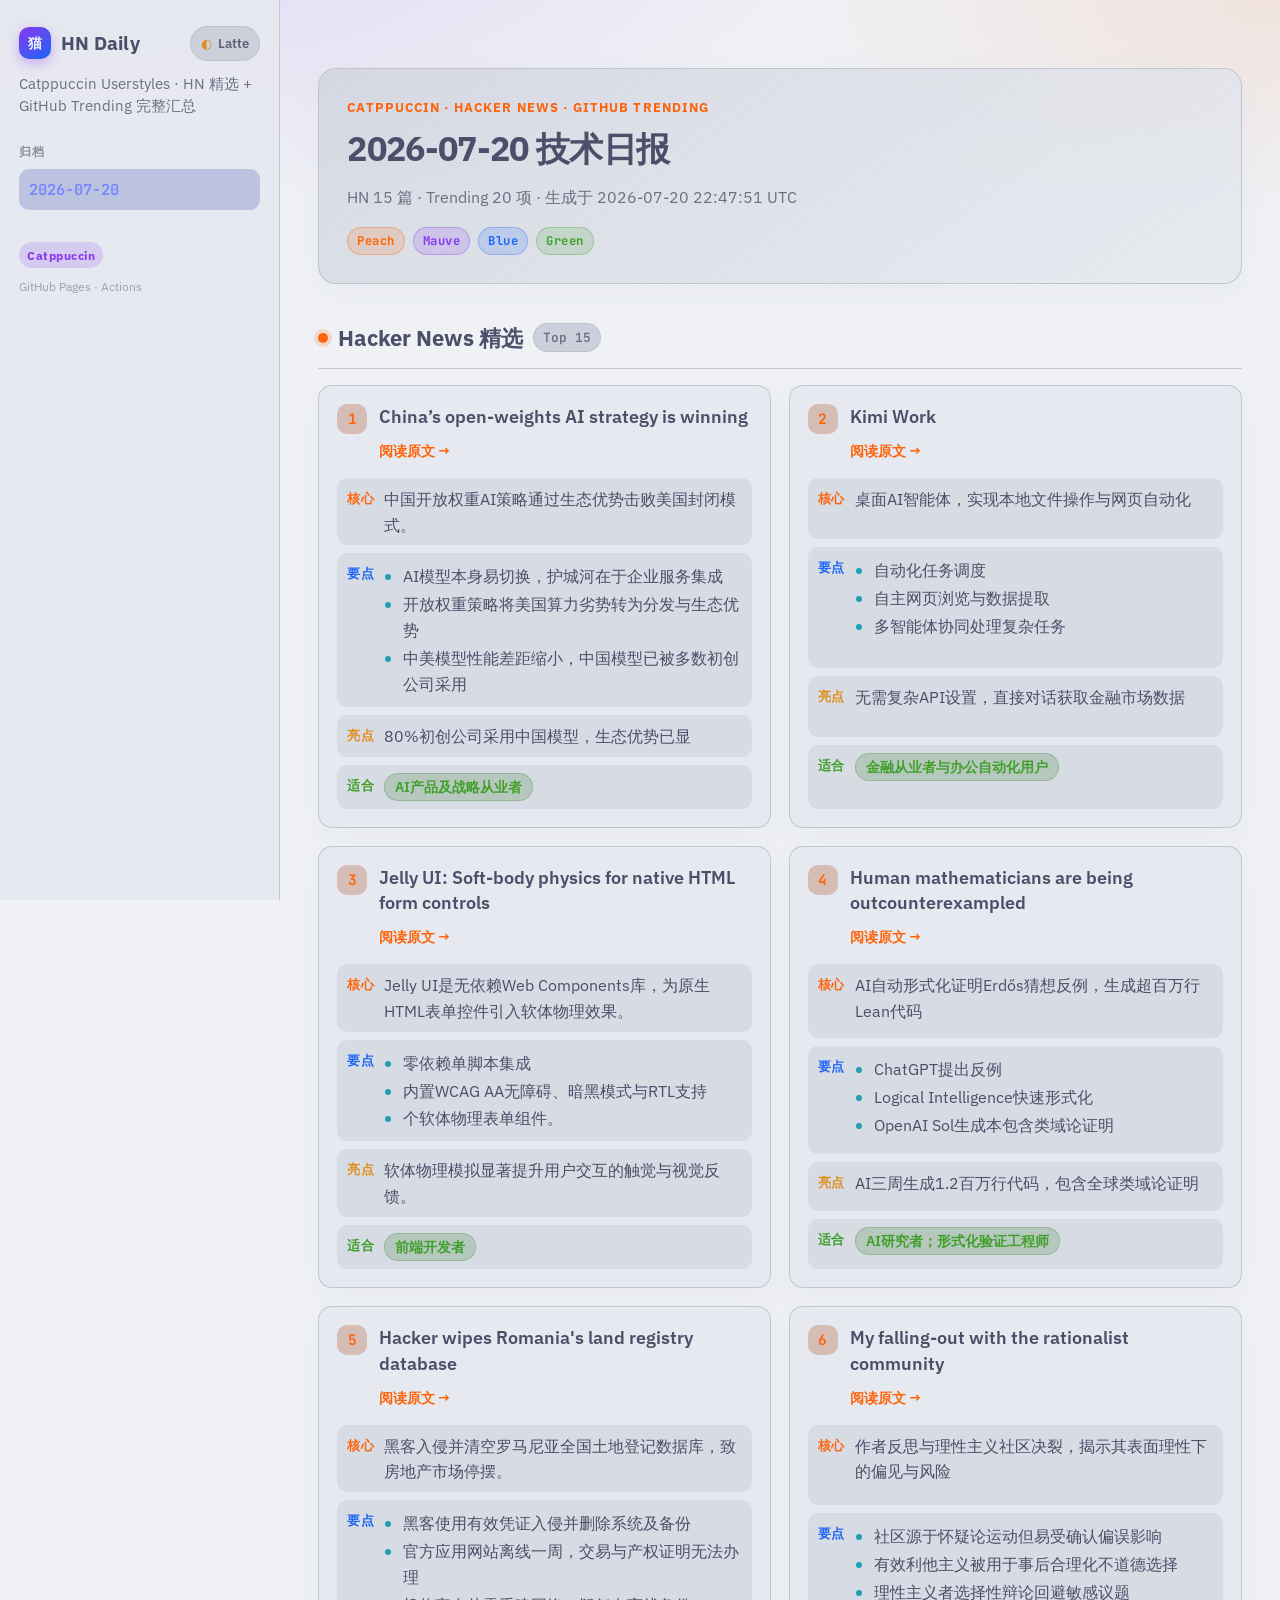
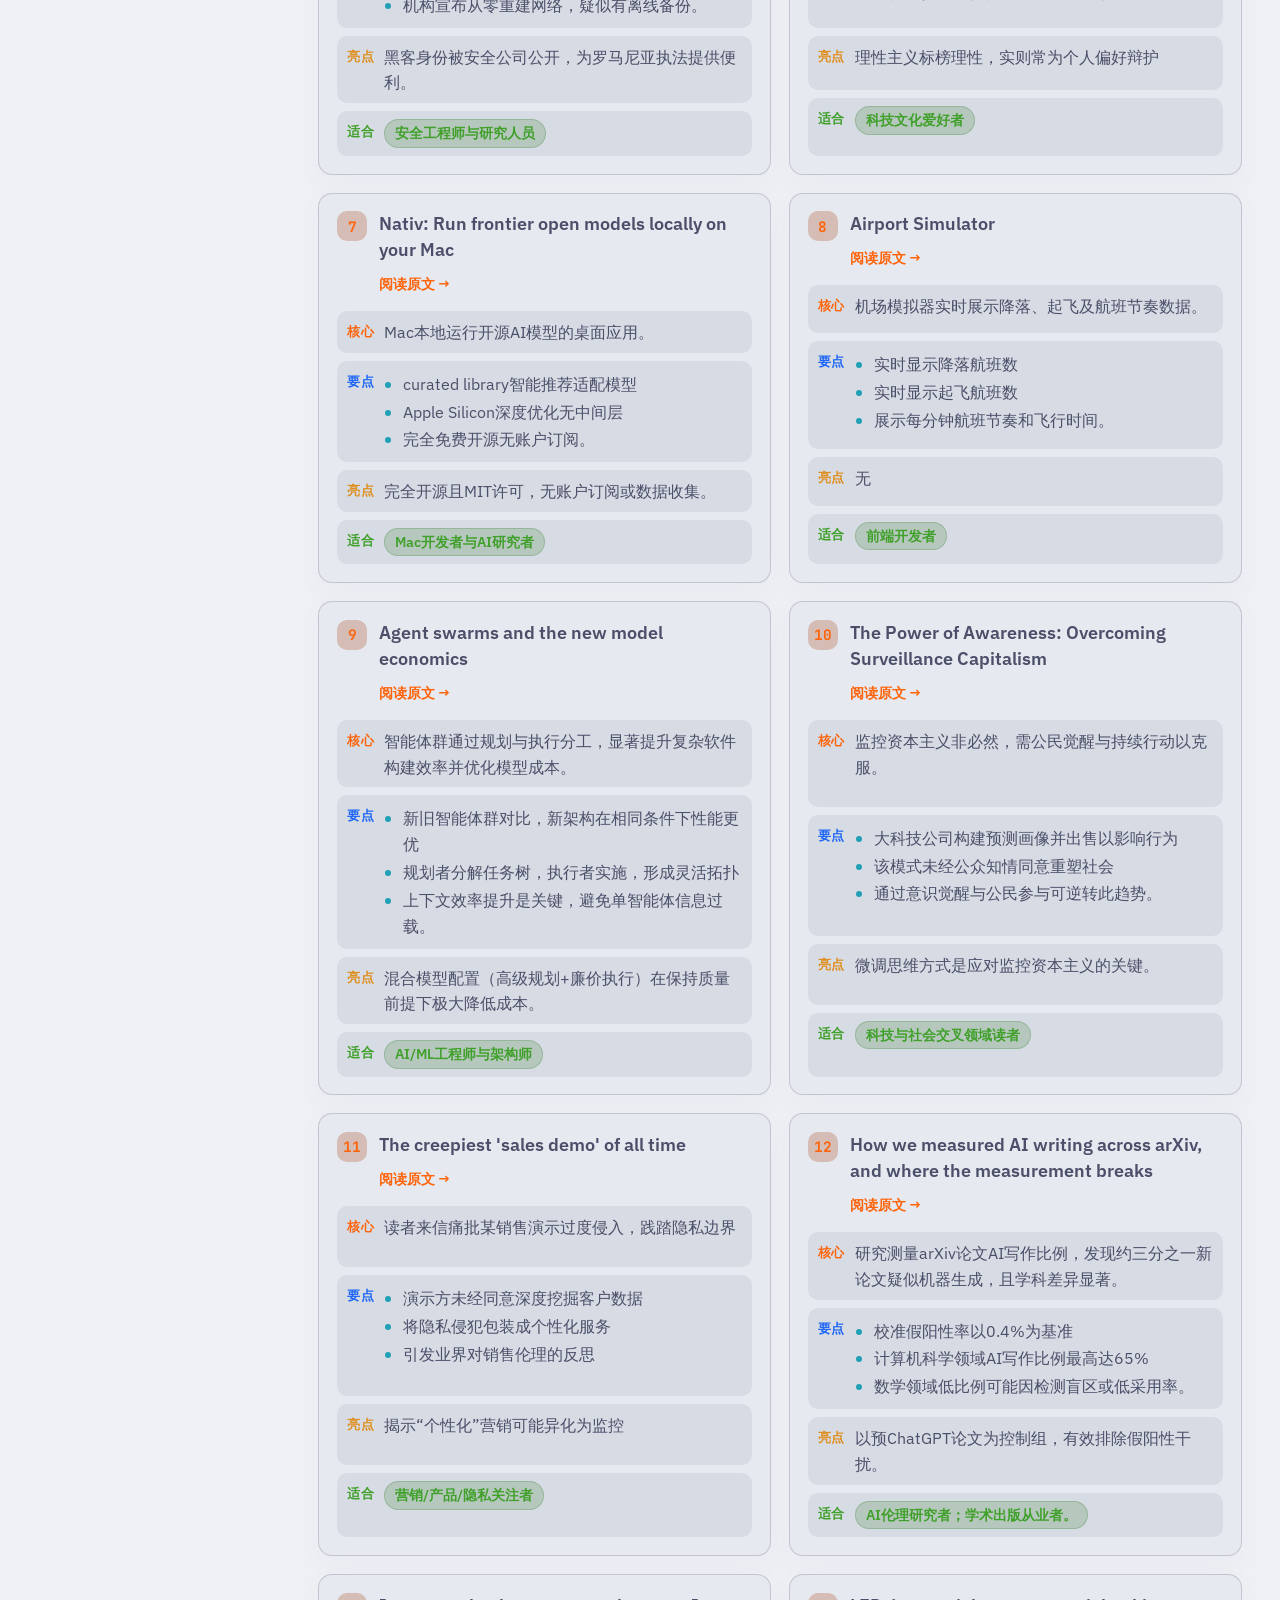
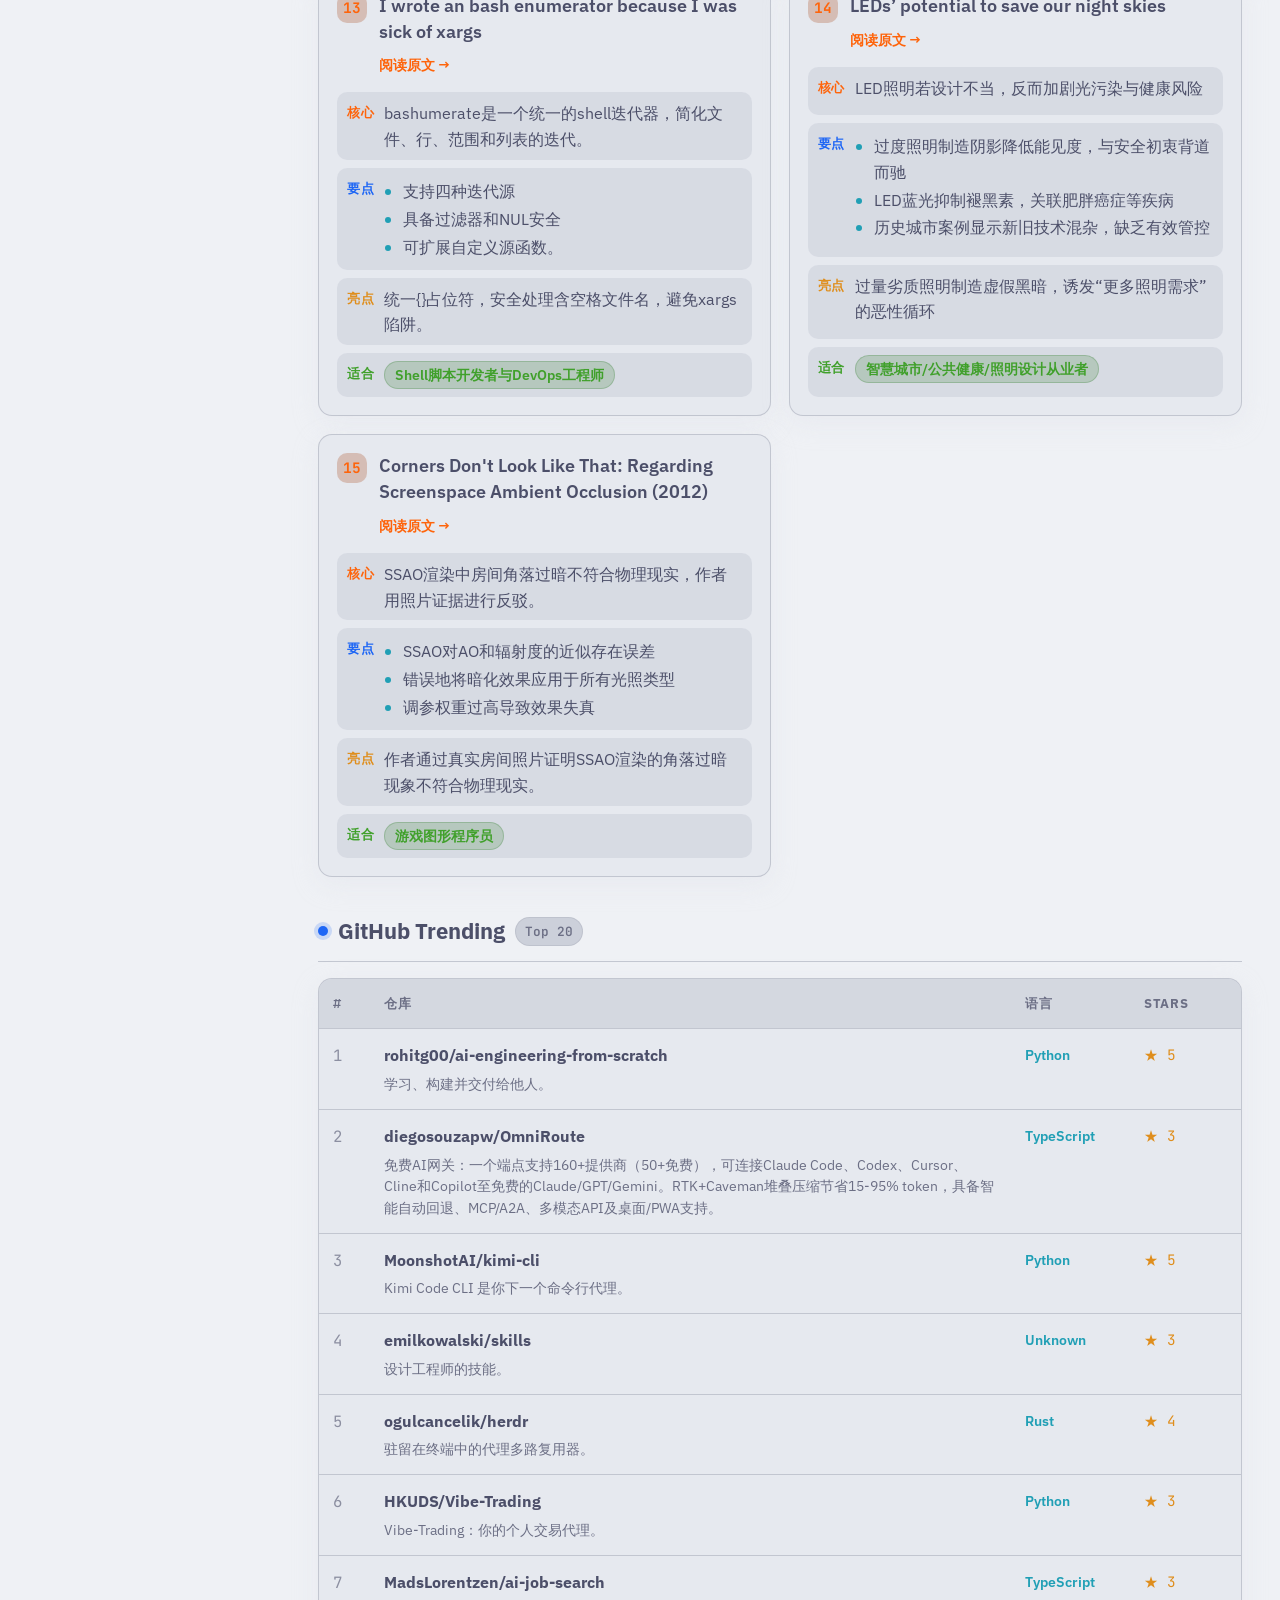
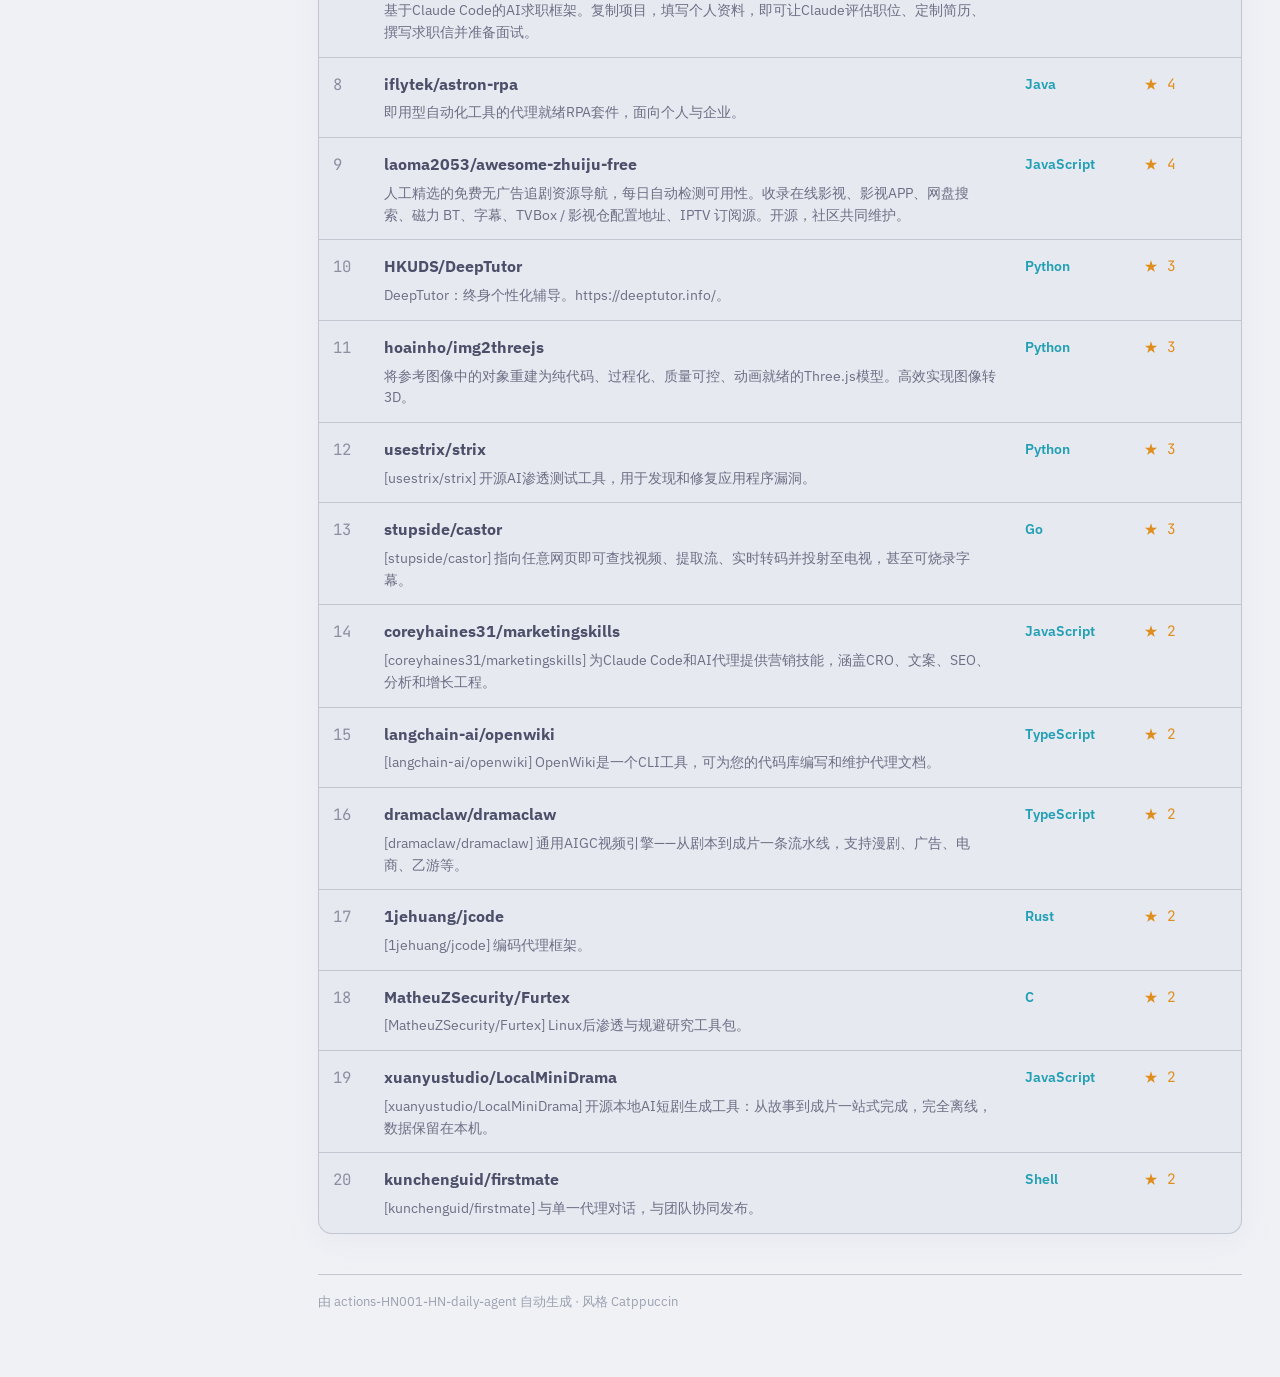
==== commit 1a3e52a2: "chore(site): publish digest 2026-07-20" ====
--- a/public/index.html
+++ b/public/index.html
@@ -53,23 +53,23 @@
       <section class='hero'>
 <p class='eyebrow'>Catppuccin · Hacker News · GitHub Trending</p>
 <h1>2026-07-20 技术日报</h1>
-<p class='meta'>HN 14 篇 · Trending 20 项 · 生成于 2026-07-20 11:38:05 UTC</p>
+<p class='meta'>HN 15 篇 · Trending 20 项 · 生成于 2026-07-20 22:47:51 UTC</p>
 <div class='hero-pills' aria-hidden='true'><span class='pill peach'>Peach</span><span class='pill mauve'>Mauve</span><span class='pill blue'>Blue</span><span class='pill green'>Green</span></div>
 </section>
-<section id='hn' aria-labelledby='hn-heading'><h2 id='hn-heading'><span class='dot hn'></span>Hacker News 精选 <span class='count'>Top 14</span></h2><div class='cards-grid'>
+<section id='hn' aria-labelledby='hn-heading'><h2 id='hn-heading'><span class='dot hn'></span>Hacker News 精选 <span class='count'>Top 15</span></h2><div class='cards-grid'>
 <article class="card hn-card">
   <header class="card-head">
     <span class="idx" aria-hidden="true">1</span>
     <div class="card-title">
-      <h3><a href="https://slcyber.io/research-center/exploit-brokers-pay-500000-for-a-wordpress-rce-i-found-one-with-gpt5-6/" target="_blank" rel="noopener noreferrer">Exploit brokers pay $500k for WordPress RCEs. I found one with GPT5.6 and $25</a></h3>
-      <a class="origin" href="https://slcyber.io/research-center/exploit-brokers-pay-500000-for-a-wordpress-rce-i-found-one-with-gpt5-6/" target="_blank" rel="noopener noreferrer">阅读原文 →</a>
-    </div>
-  </header>
-  <dl class="summary">
-    <div class="row row-core"><dt>核心</dt><dd>研究者用GPT5.6仅花25美元发现WordPress高危RCE漏洞，市场价50万美元。</dd></div>
-    <div class="row row-points"><dt>要点</dt><dd><ul class='points'><li>使用GPT5.6 Sol Ultra定制多代理提示词分析源码</li><li>小时发现预认证RCE漏洞链</li><li>公开wp2shell工具供自查。</li></ul></dd></div>
-    <div class="row row-spark"><dt>亮点</dt><dd>AI以极低成本发现价值50万美元的零日漏洞，展示安全研究新范式。</dd></div>
-    <div class="row row-fit"><dt>适合</dt><dd><span class="tag">安全研究员；AI开发者</span></dd></div>
+      <h3><a href="https://werd.io/american-ai-is-locked-down-and-proprietary-its-losing/" target="_blank" rel="noopener noreferrer">China’s open-weights AI strategy is winning</a></h3>
+      <a class="origin" href="https://werd.io/american-ai-is-locked-down-and-proprietary-its-losing/" target="_blank" rel="noopener noreferrer">阅读原文 →</a>
+    </div>
+  </header>
+  <dl class="summary">
+    <div class="row row-core"><dt>核心</dt><dd>中国开放权重AI策略通过生态优势击败美国封闭模式。</dd></div>
+    <div class="row row-points"><dt>要点</dt><dd><ul class='points'><li>AI模型本身易切换，护城河在于企业服务集成</li><li>开放权重策略将美国算力劣势转为分发与生态优势</li><li>中美模型性能差距缩小，中国模型已被多数初创公司采用</li></ul></dd></div>
+    <div class="row row-spark"><dt>亮点</dt><dd>80%初创公司采用中国模型，生态优势已显</dd></div>
+    <div class="row row-fit"><dt>适合</dt><dd><span class="tag">AI产品及战略从业者</span></dd></div>
   </dl>
 </article>
 
@@ -78,117 +78,117 @@
   <header class="card-head">
     <span class="idx" aria-hidden="true">2</span>
     <div class="card-title">
-      <h3><a href="https://github.com/hgaiser/moonshine" target="_blank" rel="noopener noreferrer">Moonshine: Lets you stream games from your PC to any device running Moonlight</a></h3>
-      <a class="origin" href="https://github.com/hgaiser/moonshine" target="_blank" rel="noopener noreferrer">阅读原文 →</a>
-    </div>
-  </header>
-  <dl class="summary">
-    <div class="row row-core"><dt>核心</dt><dd>无法抓取正文，请直接点击链接查看。</dd></div>
-    <div class="row row-points"><dt>要点</dt><dd>无；无；无</dd></div>
+      <h3><a href="https://www.kimi.com/products/kimi-work" target="_blank" rel="noopener noreferrer">Kimi Work</a></h3>
+      <a class="origin" href="https://www.kimi.com/products/kimi-work" target="_blank" rel="noopener noreferrer">阅读原文 →</a>
+    </div>
+  </header>
+  <dl class="summary">
+    <div class="row row-core"><dt>核心</dt><dd>桌面AI智能体，实现本地文件操作与网页自动化</dd></div>
+    <div class="row row-points"><dt>要点</dt><dd><ul class='points'><li>自动化任务调度</li><li>自主网页浏览与数据提取</li><li>多智能体协同处理复杂任务</li></ul></dd></div>
+    <div class="row row-spark"><dt>亮点</dt><dd>无需复杂API设置，直接对话获取金融市场数据</dd></div>
+    <div class="row row-fit"><dt>适合</dt><dd><span class="tag">金融从业者与办公自动化用户</span></dd></div>
+  </dl>
+</article>
+
+
+<article class="card hn-card">
+  <header class="card-head">
+    <span class="idx" aria-hidden="true">3</span>
+    <div class="card-title">
+      <h3><a href="https://jelly-ui.com/" target="_blank" rel="noopener noreferrer">Jelly UI: Soft-body physics for native HTML form controls</a></h3>
+      <a class="origin" href="https://jelly-ui.com/" target="_blank" rel="noopener noreferrer">阅读原文 →</a>
+    </div>
+  </header>
+  <dl class="summary">
+    <div class="row row-core"><dt>核心</dt><dd>Jelly UI是无依赖Web Components库，为原生HTML表单控件引入软体物理效果。</dd></div>
+    <div class="row row-points"><dt>要点</dt><dd><ul class='points'><li>零依赖单脚本集成</li><li>内置WCAG AA无障碍、暗黑模式与RTL支持</li><li>个软体物理表单组件。</li></ul></dd></div>
+    <div class="row row-spark"><dt>亮点</dt><dd>软体物理模拟显著提升用户交互的触觉与视觉反馈。</dd></div>
+    <div class="row row-fit"><dt>适合</dt><dd><span class="tag">前端开发者</span></dd></div>
+  </dl>
+</article>
+
+
+<article class="card hn-card">
+  <header class="card-head">
+    <span class="idx" aria-hidden="true">4</span>
+    <div class="card-title">
+      <h3><a href="https://xenaproject.wordpress.com/2026/07/20/human-mathematicians-are-being-outcounterexampled/" target="_blank" rel="noopener noreferrer">Human mathematicians are being outcounterexampled</a></h3>
+      <a class="origin" href="https://xenaproject.wordpress.com/2026/07/20/human-mathematicians-are-being-outcounterexampled/" target="_blank" rel="noopener noreferrer">阅读原文 →</a>
+    </div>
+  </header>
+  <dl class="summary">
+    <div class="row row-core"><dt>核心</dt><dd>AI自动形式化证明Erdős猜想反例，生成超百万行Lean代码</dd></div>
+    <div class="row row-points"><dt>要点</dt><dd><ul class='points'><li>ChatGPT提出反例</li><li>Logical Intelligence快速形式化</li><li>OpenAI Sol生成本包含类域论证明</li></ul></dd></div>
+    <div class="row row-spark"><dt>亮点</dt><dd>AI三周生成1.2百万行代码，包含全球类域论证明</dd></div>
+    <div class="row row-fit"><dt>适合</dt><dd><span class="tag">AI研究者；形式化验证工程师</span></dd></div>
+  </dl>
+</article>
+
+
+<article class="card hn-card">
+  <header class="card-head">
+    <span class="idx" aria-hidden="true">5</span>
+    <div class="card-title">
+      <h3><a href="https://news.risky.biz/risky-bulletin-hacker-wipes-romanias-entire-land-registry-database/" target="_blank" rel="noopener noreferrer">Hacker wipes Romania&#x27;s land registry database</a></h3>
+      <a class="origin" href="https://news.risky.biz/risky-bulletin-hacker-wipes-romanias-entire-land-registry-database/" target="_blank" rel="noopener noreferrer">阅读原文 →</a>
+    </div>
+  </header>
+  <dl class="summary">
+    <div class="row row-core"><dt>核心</dt><dd>黑客入侵并清空罗马尼亚全国土地登记数据库，致房地产市场停摆。</dd></div>
+    <div class="row row-points"><dt>要点</dt><dd><ul class='points'><li>黑客使用有效凭证入侵并删除系统及备份</li><li>官方应用网站离线一周，交易与产权证明无法办理</li><li>机构宣布从零重建网络，疑似有离线备份。</li></ul></dd></div>
+    <div class="row row-spark"><dt>亮点</dt><dd>黑客身份被安全公司公开，为罗马尼亚执法提供便利。</dd></div>
+    <div class="row row-fit"><dt>适合</dt><dd><span class="tag">安全工程师与研究人员</span></dd></div>
+  </dl>
+</article>
+
+
+<article class="card hn-card">
+  <header class="card-head">
+    <span class="idx" aria-hidden="true">6</span>
+    <div class="card-title">
+      <h3><a href="https://lcamtuf.substack.com/p/my-falling-out-with-the-rationalist" target="_blank" rel="noopener noreferrer">My falling-out with the rationalist community</a></h3>
+      <a class="origin" href="https://lcamtuf.substack.com/p/my-falling-out-with-the-rationalist" target="_blank" rel="noopener noreferrer">阅读原文 →</a>
+    </div>
+  </header>
+  <dl class="summary">
+    <div class="row row-core"><dt>核心</dt><dd>作者反思与理性主义社区决裂，揭示其表面理性下的偏见与风险</dd></div>
+    <div class="row row-points"><dt>要点</dt><dd><ul class='points'><li>社区源于怀疑论运动但易受确认偏误影响</li><li>有效利他主义被用于事后合理化不道德选择</li><li>理性主义者选择性辩论回避敏感议题</li></ul></dd></div>
+    <div class="row row-spark"><dt>亮点</dt><dd>理性主义标榜理性，实则常为个人偏好辩护</dd></div>
+    <div class="row row-fit"><dt>适合</dt><dd><span class="tag">科技文化爱好者</span></dd></div>
+  </dl>
+</article>
+
+
+<article class="card hn-card">
+  <header class="card-head">
+    <span class="idx" aria-hidden="true">7</span>
+    <div class="card-title">
+      <h3><a href="https://blaizzy.github.io/nativ/" target="_blank" rel="noopener noreferrer">Nativ: Run frontier open models locally on your Mac</a></h3>
+      <a class="origin" href="https://blaizzy.github.io/nativ/" target="_blank" rel="noopener noreferrer">阅读原文 →</a>
+    </div>
+  </header>
+  <dl class="summary">
+    <div class="row row-core"><dt>核心</dt><dd>Mac本地运行开源AI模型的桌面应用。</dd></div>
+    <div class="row row-points"><dt>要点</dt><dd><ul class='points'><li>curated library智能推荐适配模型</li><li>Apple Silicon深度优化无中间层</li><li>完全免费开源无账户订阅。</li></ul></dd></div>
+    <div class="row row-spark"><dt>亮点</dt><dd>完全开源且MIT许可，无账户订阅或数据收集。</dd></div>
+    <div class="row row-fit"><dt>适合</dt><dd><span class="tag">Mac开发者与AI研究者</span></dd></div>
+  </dl>
+</article>
+
+
+<article class="card hn-card">
+  <header class="card-head">
+    <span class="idx" aria-hidden="true">8</span>
+    <div class="card-title">
+      <h3><a href="https://airport.apunen.com/" target="_blank" rel="noopener noreferrer">Airport Simulator</a></h3>
+      <a class="origin" href="https://airport.apunen.com/" target="_blank" rel="noopener noreferrer">阅读原文 →</a>
+    </div>
+  </header>
+  <dl class="summary">
+    <div class="row row-core"><dt>核心</dt><dd>机场模拟器实时展示降落、起飞及航班节奏数据。</dd></div>
+    <div class="row row-points"><dt>要点</dt><dd><ul class='points'><li>实时显示降落航班数</li><li>实时显示起飞航班数</li><li>展示每分钟航班节奏和飞行时间。</li></ul></dd></div>
     <div class="row row-spark"><dt>亮点</dt><dd>无</dd></div>
-    <div class="row row-fit"><dt>适合</dt><dd><span class="tag">通用</span></dd></div>
-  </dl>
-</article>
-
-
-<article class="card hn-card">
-  <header class="card-head">
-    <span class="idx" aria-hidden="true">3</span>
-    <div class="card-title">
-      <h3><a href="https://www.theregister.com/columnists/2026/07/20/airbus-takes-flight-from-aws-what-happens-next-is-critical/5274109" target="_blank" rel="noopener noreferrer">Airbus Takes Flight from AWS</a></h3>
-      <a class="origin" href="https://www.theregister.com/columnists/2026/07/20/airbus-takes-flight-from-aws-what-happens-next-is-critical/5274109" target="_blank" rel="noopener noreferrer">阅读原文 →</a>
-    </div>
-  </header>
-  <dl class="summary">
-    <div class="row row-core"><dt>核心</dt><dd>空客为数字主权将900应用迁至欧洲云服务</dd></div>
-    <div class="row row-points"><dt>要点</dt><dd><ul class='points'><li>迁移900应用，70个关键系统优先</li><li>ERP/CRM/制造系统纳入主权云</li><li>供应链与AI面临微软依赖与自主挑战</li></ul></dd></div>
-    <div class="row row-spark"><dt>亮点</dt><dd>通过公开招标推动欧洲云服务市场形成</dd></div>
-    <div class="row row-fit"><dt>适合</dt><dd><span class="tag">云架构师与数字主权研究者</span></dd></div>
-  </dl>
-</article>
-
-
-<article class="card hn-card">
-  <header class="card-head">
-    <span class="idx" aria-hidden="true">4</span>
-    <div class="card-title">
-      <h3><a href="https://github.com/Saivineeth147/lora-speedrun" target="_blank" rel="noopener noreferrer">LoRA Speedrun – a public wall-clock leaderboard for fine-tuning techniques</a></h3>
-      <a class="origin" href="https://github.com/Saivineeth147/lora-speedrun" target="_blank" rel="noopener noreferrer">阅读原文 →</a>
-    </div>
-  </header>
-  <dl class="summary">
-    <div class="row row-core"><dt>核心</dt><dd>无法抓取正文，请直接点击链接查看。</dd></div>
-    <div class="row row-points"><dt>要点</dt><dd>无；无；无</dd></div>
-    <div class="row row-spark"><dt>亮点</dt><dd>无</dd></div>
-    <div class="row row-fit"><dt>适合</dt><dd><span class="tag">通用</span></dd></div>
-  </dl>
-</article>
-
-
-<article class="card hn-card">
-  <header class="card-head">
-    <span class="idx" aria-hidden="true">5</span>
-    <div class="card-title">
-      <h3><a href="https://blog.andr2i.com/posts/2026-07-06-eliminating-go-bound-checks-with-unsafe" target="_blank" rel="noopener noreferrer">Eliminating Go bounds checks with unsafe</a></h3>
-      <a class="origin" href="https://blog.andr2i.com/posts/2026-07-06-eliminating-go-bound-checks-with-unsafe" target="_blank" rel="noopener noreferrer">阅读原文 →</a>
-    </div>
-  </header>
-  <dl class="summary">
-    <div class="row row-core"><dt>核心</dt><dd>使用unsafe指针算术消除Go边界检查，优化热路径性能。</dd></div>
-    <div class="row row-points"><dt>要点</dt><dd><ul class='points'><li>边界检查消除减少指令分支，提升缓存效率</li><li>调整循环条件助编译器自动消除</li><li>unsafe指针算术手动消除无法处理的检查。</li></ul></dd></div>
-    <div class="row row-spark"><dt>亮点</dt><dd>unsafe技巧可消除编译器无法自动处理的边界检查，实现更深优化。</dd></div>
-    <div class="row row-fit"><dt>适合</dt><dd><span class="tag">Go后端工程师</span></dd></div>
-  </dl>
-</article>
-
-
-<article class="card hn-card">
-  <header class="card-head">
-    <span class="idx" aria-hidden="true">6</span>
-    <div class="card-title">
-      <h3><a href="https://simonwillison.net/2026/Jul/19/claude-code-in-bun-in-rust/" target="_blank" rel="noopener noreferrer">Claude Code uses Bun written in Rust now</a></h3>
-      <a class="origin" href="https://simonwillison.net/2026/Jul/19/claude-code-in-bun-in-rust/" target="_blank" rel="noopener noreferrer">阅读原文 →</a>
-    </div>
-  </header>
-  <dl class="summary">
-    <div class="row row-core"><dt>核心</dt><dd>Claude Code已采用Rust重写的Bun在生产环境运行。</dd></div>
-    <div class="row row-points"><dt>要点</dt><dd><ul class='points'><li>v2.1.181版本后切换至Rust版Bun</li><li>通过strings命令及预加载脚本可验证</li><li>使用未正式发布的Bun v1.4.0 canary版本。</li></ul></dd></div>
-    <div class="row row-spark"><dt>亮点</dt><dd>Rust版Bun已大规模生产验证，Linux冷启动提升10%。</dd></div>
-    <div class="row row-fit"><dt>适合</dt><dd><span class="tag">后端与AI工程师</span></dd></div>
-  </dl>
-</article>
-
-
-<article class="card hn-card">
-  <header class="card-head">
-    <span class="idx" aria-hidden="true">7</span>
-    <div class="card-title">
-      <h3><a href="https://spectrum.ieee.org/self-powered-trailers-freight-decarbonization" target="_blank" rel="noopener noreferrer">Self-Powered Trailers Promise Leaner Freight Runs</a></h3>
-      <a class="origin" href="https://spectrum.ieee.org/self-powered-trailers-freight-decarbonization" target="_blank" rel="noopener noreferrer">阅读原文 →</a>
-    </div>
-  </header>
-  <dl class="summary">
-    <div class="row row-core"><dt>核心</dt><dd>自驱动拖车通过电动化技术推动长途货运脱碳与运营精简。</dd></div>
-    <div class="row row-points"><dt>要点</dt><dd><ul class='points'><li>研发电动半挂车以减少传统卡车依赖</li><li>提升长途货运能源效率</li><li>降低碳排放与运营成本。</li></ul></dd></div>
-    <div class="row row-spark"><dt>亮点</dt><dd>货运脱碳的关键技术路径之一。</dd></div>
-    <div class="row row-fit"><dt>适合</dt><dd><span class="tag">交通物流/环保工程师</span></dd></div>
-  </dl>
-</article>
-
-
-<article class="card hn-card">
-  <header class="card-head">
-    <span class="idx" aria-hidden="true">8</span>
-    <div class="card-title">
-      <h3><a href="https://orionbrowser.com/" target="_blank" rel="noopener noreferrer">Orion Browser by Kagi</a></h3>
-      <a class="origin" href="https://orionbrowser.com/" target="_blank" rel="noopener noreferrer">阅读原文 →</a>
-    </div>
-  </header>
-  <dl class="summary">
-    <div class="row row-core"><dt>核心</dt><dd>基于WebKit的隐私优先浏览器，支持多平台扩展。</dd></div>
-    <div class="row row-points"><dt>要点</dt><dd><ul class='points'><li>零遥测与内置广告拦截</li><li>兼容Safari/Chrome/Firefox扩展</li><li>覆盖macOS/iOS/Linux平台。</li></ul></dd></div>
-    <div class="row row-spark"><dt>亮点</dt><dd>唯一同时支持三大浏览器扩展的WebKit内核浏览器。</dd></div>
-    <div class="row row-fit"><dt>适合</dt><dd><span class="tag">隐私关注者/开发者/多平台用户</span></dd></div>
+    <div class="row row-fit"><dt>适合</dt><dd><span class="tag">前端开发者</span></dd></div>
   </dl>
 </article>
 
@@ -197,15 +197,15 @@
   <header class="card-head">
     <span class="idx" aria-hidden="true">9</span>
     <div class="card-title">
-      <h3><a href="https://chipweinberger.com/articles/20260719-hardware-is-not-so-hard" target="_blank" rel="noopener noreferrer">What I learned selling 2,500 MIDI recorders: Hardware is not so hard</a></h3>
-      <a class="origin" href="https://chipweinberger.com/articles/20260719-hardware-is-not-so-hard" target="_blank" rel="noopener noreferrer">阅读原文 →</a>
-    </div>
-  </header>
-  <dl class="summary">
-    <div class="row row-core"><dt>核心</dt><dd>硬件创业难度被高估，产品简化与合理规模是关键。</dd></div>
-    <div class="row row-points"><dt>要点</dt><dd><ul class='points'><li>硬件实际难度低于预期，远低于软件复杂度</li><li>产品设计极度简化，仅25个通用件</li><li>实践建议聚焦供应链与成本控制。</li></ul></dd></div>
-    <div class="row row-spark"><dt>亮点</dt><dd>软件复杂度远超硬件，20万行代码耗时三年。</dd></div>
-    <div class="row row-fit"><dt>适合</dt><dd><span class="tag">硬件产品经理与创业者</span></dd></div>
+      <h3><a href="https://cursor.com/blog/agent-swarm-model-economics" target="_blank" rel="noopener noreferrer">Agent swarms and the new model economics</a></h3>
+      <a class="origin" href="https://cursor.com/blog/agent-swarm-model-economics" target="_blank" rel="noopener noreferrer">阅读原文 →</a>
+    </div>
+  </header>
+  <dl class="summary">
+    <div class="row row-core"><dt>核心</dt><dd>智能体群通过规划与执行分工，显著提升复杂软件构建效率并优化模型成本。</dd></div>
+    <div class="row row-points"><dt>要点</dt><dd><ul class='points'><li>新旧智能体群对比，新架构在相同条件下性能更优</li><li>规划者分解任务树，执行者实施，形成灵活拓扑</li><li>上下文效率提升是关键，避免单智能体信息过载。</li></ul></dd></div>
+    <div class="row row-spark"><dt>亮点</dt><dd>混合模型配置（高级规划+廉价执行）在保持质量前提下极大降低成本。</dd></div>
+    <div class="row row-fit"><dt>适合</dt><dd><span class="tag">AI/ML工程师与架构师</span></dd></div>
   </dl>
 </article>
 
@@ -214,15 +214,15 @@
   <header class="card-head">
     <span class="idx" aria-hidden="true">10</span>
     <div class="card-title">
-      <h3><a href="https://robotics.xiaomi.com/xiaomi-robotics-1.html" target="_blank" rel="noopener noreferrer">Xiaomi-Robotics-1</a></h3>
-      <a class="origin" href="https://robotics.xiaomi.com/xiaomi-robotics-1.html" target="_blank" rel="noopener noreferrer">阅读原文 →</a>
-    </div>
-  </header>
-  <dl class="summary">
-    <div class="row row-core"><dt>核心</dt><dd>通过无实体预训练与后训练，实现机器人策略模型规模化扩展。</dd></div>
-    <div class="row row-points"><dt>要点</dt><dd><ul class='points'><li>预训练使用10万小时无实体数据</li><li>后训练对齐真实机器人与指令</li><li>扩展行为可预测且未饱和。</li></ul></dd></div>
-    <div class="row row-spark"><dt>亮点</dt><dd>真实机器人成功率随预训练数据与模型规模持续提升。</dd></div>
-    <div class="row row-fit"><dt>适合</dt><dd><span class="tag">AI与机器人技术开发者</span></dd></div>
+      <h3><a href="https://www.scottrlarson.com/presentations/overcoming-surveillance-capitalism-with-awareness/" target="_blank" rel="noopener noreferrer">The Power of Awareness: Overcoming Surveillance Capitalism</a></h3>
+      <a class="origin" href="https://www.scottrlarson.com/presentations/overcoming-surveillance-capitalism-with-awareness/" target="_blank" rel="noopener noreferrer">阅读原文 →</a>
+    </div>
+  </header>
+  <dl class="summary">
+    <div class="row row-core"><dt>核心</dt><dd>监控资本主义非必然，需公民觉醒与持续行动以克服。</dd></div>
+    <div class="row row-points"><dt>要点</dt><dd><ul class='points'><li>大科技公司构建预测画像并出售以影响行为</li><li>该模式未经公众知情同意重塑社会</li><li>通过意识觉醒与公民参与可逆转此趋势。</li></ul></dd></div>
+    <div class="row row-spark"><dt>亮点</dt><dd>微调思维方式是应对监控资本主义的关键。</dd></div>
+    <div class="row row-fit"><dt>适合</dt><dd><span class="tag">科技与社会交叉领域读者</span></dd></div>
   </dl>
 </article>
 
@@ -231,15 +231,15 @@
   <header class="card-head">
     <span class="idx" aria-hidden="true">11</span>
     <div class="card-title">
-      <h3><a href="https://www.minecraft.net/en-us/article/minecraft-26-3-snapshot-4" target="_blank" rel="noopener noreferrer">Minecraft: Java Edition now uses SDL3</a></h3>
-      <a class="origin" href="https://www.minecraft.net/en-us/article/minecraft-26-3-snapshot-4" target="_blank" rel="noopener noreferrer">阅读原文 →</a>
-    </div>
-  </header>
-  <dl class="summary">
-    <div class="row row-core"><dt>核心</dt><dd>Minecraft Java版底层库从GLFW切换至SDL3。</dd></div>
-    <div class="row row-points"><dt>要点</dt><dd><ul class='points'><li>采用SDL3管理窗口与输入</li><li>数据包版本111.0，战利品表支持注册引用</li><li>UI调整：物理键位、默认无边框全屏。</li></ul></dd></div>
-    <div class="row row-spark"><dt>亮点</dt><dd>采用SDL3实现更统一的跨平台输入与窗口管理。</dd></div>
-    <div class="row row-fit"><dt>适合</dt><dd><span class="tag">游戏开发者与模组制作者。</span></dd></div>
+      <h3><a href="https://www.appenmedia.com/opinion/letter-to-the-editor-the-creepiest-sales-demo-of-all-time/article_a8f0cc6c-29d3-41f7-8668-8a855f760efb.html" target="_blank" rel="noopener noreferrer">The creepiest &#x27;sales demo&#x27; of all time</a></h3>
+      <a class="origin" href="https://www.appenmedia.com/opinion/letter-to-the-editor-the-creepiest-sales-demo-of-all-time/article_a8f0cc6c-29d3-41f7-8668-8a855f760efb.html" target="_blank" rel="noopener noreferrer">阅读原文 →</a>
+    </div>
+  </header>
+  <dl class="summary">
+    <div class="row row-core"><dt>核心</dt><dd>读者来信痛批某销售演示过度侵入，践踏隐私边界</dd></div>
+    <div class="row row-points"><dt>要点</dt><dd><ul class='points'><li>演示方未经同意深度挖掘客户数据</li><li>将隐私侵犯包装成个性化服务</li><li>引发业界对销售伦理的反思</li></ul></dd></div>
+    <div class="row row-spark"><dt>亮点</dt><dd>揭示“个性化”营销可能异化为监控</dd></div>
+    <div class="row row-fit"><dt>适合</dt><dd><span class="tag">营销/产品/隐私关注者</span></dd></div>
   </dl>
 </article>
 
@@ -248,15 +248,15 @@
   <header class="card-head">
     <span class="idx" aria-hidden="true">12</span>
     <div class="card-title">
-      <h3><a href="https://www.labrujulaverde.com/en/2026/07/sealed-tomb-of-a-high-official-or-priest-filled-with-paintings-and-inscriptions-discovered-on-luxors-west-bank/" target="_blank" rel="noopener noreferrer">Sealed tomb filled with paintings and inscriptions discovered in Egypt</a></h3>
-      <a class="origin" href="https://www.labrujulaverde.com/en/2026/07/sealed-tomb-of-a-high-official-or-priest-filled-with-paintings-and-inscriptions-discovered-on-luxors-west-bank/" target="_blank" rel="noopener noreferrer">阅读原文 →</a>
-    </div>
-  </header>
-  <dl class="summary">
-    <div class="row row-core"><dt>核心</dt><dd>埃及卢克索西岸发现密封墓穴，属新王国官员Paser，内有绘画铭文。</dd></div>
-    <div class="row row-points"><dt>要点</dt><dd><ul class='points'><li>荷兰队在谢赫阿卜杜勒库尔纳地区发现</li><li>墓穴所有者Paser，铭文证实身份</li><li>建筑倒T形布局，年代属拉美西斯时期。</li></ul></dd></div>
-    <div class="row row-spark"><dt>亮点</dt><dd>密封墓穴保存完好，为古埃及社会结构研究提供新证据。</dd></div>
-    <div class="row row-fit"><dt>适合</dt><dd><span class="tag">考古与历史爱好者</span></dd></div>
+      <h3><a href="https://unslop.run/blog/measuring-ai-writing-on-arxiv" target="_blank" rel="noopener noreferrer">How we measured AI writing across arXiv, and where the measurement breaks</a></h3>
+      <a class="origin" href="https://unslop.run/blog/measuring-ai-writing-on-arxiv" target="_blank" rel="noopener noreferrer">阅读原文 →</a>
+    </div>
+  </header>
+  <dl class="summary">
+    <div class="row row-core"><dt>核心</dt><dd>研究测量arXiv论文AI写作比例，发现约三分之一新论文疑似机器生成，且学科差异显著。</dd></div>
+    <div class="row row-points"><dt>要点</dt><dd><ul class='points'><li>校准假阳性率以0.4%为基准</li><li>计算机科学领域AI写作比例最高达65%</li><li>数学领域低比例可能因检测盲区或低采用率。</li></ul></dd></div>
+    <div class="row row-spark"><dt>亮点</dt><dd>以预ChatGPT论文为控制组，有效排除假阳性干扰。</dd></div>
+    <div class="row row-fit"><dt>适合</dt><dd><span class="tag">AI伦理研究者；学术出版从业者。</span></dd></div>
   </dl>
 </article>
 
@@ -265,15 +265,15 @@
   <header class="card-head">
     <span class="idx" aria-hidden="true">13</span>
     <div class="card-title">
-      <h3><a href="https://smolnero.com/posts/the-zen-of-parallel-programming" target="_blank" rel="noopener noreferrer">The Zen of Parallel Programming</a></h3>
-      <a class="origin" href="https://smolnero.com/posts/the-zen-of-parallel-programming" target="_blank" rel="noopener noreferrer">阅读原文 →</a>
-    </div>
-  </header>
-  <dl class="summary">
-    <div class="row row-core"><dt>核心</dt><dd>将并行编程的协调之道类比于人的内在和谐与禅宗智慧。</dd></div>
-    <div class="row row-points"><dt>要点</dt><dd><ul class='points'><li>多处理器不自动提升效率，关键在于任务分解与通信同步</li><li>人的内在冲突类似资源竞争，导致内耗与疲惫</li><li>诚实沟通是内在同步，能消除焦虑与burnout。</li></ul></dd></div>
-    <div class="row row-spark"><dt>亮点</dt><dd>以技术为镜，揭示“协调既有力量”的普世哲学。</dd></div>
-    <div class="row row-fit"><dt>适合</dt><dd><span class="tag">后端/系统架构/技术哲学爱好者</span></dd></div>
+      <h3><a href="https://numerlab.org/2025/07/20/bashumerate-enumerator/" target="_blank" rel="noopener noreferrer">I wrote an bash enumerator because I was sick of xargs</a></h3>
+      <a class="origin" href="https://numerlab.org/2025/07/20/bashumerate-enumerator/" target="_blank" rel="noopener noreferrer">阅读原文 →</a>
+    </div>
+  </header>
+  <dl class="summary">
+    <div class="row row-core"><dt>核心</dt><dd>bashumerate是一个统一的shell迭代器，简化文件、行、范围和列表的迭代。</dd></div>
+    <div class="row row-points"><dt>要点</dt><dd><ul class='points'><li>支持四种迭代源</li><li>具备过滤器和NUL安全</li><li>可扩展自定义源函数。</li></ul></dd></div>
+    <div class="row row-spark"><dt>亮点</dt><dd>统一{}占位符，安全处理含空格文件名，避免xargs陷阱。</dd></div>
+    <div class="row row-fit"><dt>适合</dt><dd><span class="tag">Shell脚本开发者与DevOps工程师</span></dd></div>
   </dl>
 </article>
 
@@ -282,15 +282,32 @@
   <header class="card-head">
     <span class="idx" aria-hidden="true">14</span>
     <div class="card-title">
-      <h3><a href="https://hidden-phenomena.com/articles/rh" target="_blank" rel="noopener noreferrer">What does the Riemann zeta function have to do with the distribution of primes?</a></h3>
-      <a class="origin" href="https://hidden-phenomena.com/articles/rh" target="_blank" rel="noopener noreferrer">阅读原文 →</a>
-    </div>
-  </header>
-  <dl class="summary">
-    <div class="row row-core"><dt>核心</dt><dd>黎曼ζ函数通过欧拉乘积公式揭示素数分布规律。</dd></div>
-    <div class="row row-points"><dt>要点</dt><dd><ul class='points'><li>素数无限性需量化分布</li><li>ζ函数定义及欧拉乘积分解</li><li>分解基于唯一分解定理。</li></ul></dd></div>
-    <div class="row row-spark"><dt>亮点</dt><dd>欧拉乘积公式直接关联ζ函数与素数分布。</dd></div>
-    <div class="row row-fit"><dt>适合</dt><dd><span class="tag">数论研究者；密码学工程师</span></dd></div>
+      <h3><a href="https://spectrum.ieee.org/led-light-pollution" target="_blank" rel="noopener noreferrer">LEDs’ potential to save our night skies</a></h3>
+      <a class="origin" href="https://spectrum.ieee.org/led-light-pollution" target="_blank" rel="noopener noreferrer">阅读原文 →</a>
+    </div>
+  </header>
+  <dl class="summary">
+    <div class="row row-core"><dt>核心</dt><dd>LED照明若设计不当，反而加剧光污染与健康风险</dd></div>
+    <div class="row row-points"><dt>要点</dt><dd><ul class='points'><li>过度照明制造阴影降低能见度，与安全初衷背道而驰</li><li>LED蓝光抑制褪黑素，关联肥胖癌症等疾病</li><li>历史城市案例显示新旧技术混杂，缺乏有效管控</li></ul></dd></div>
+    <div class="row row-spark"><dt>亮点</dt><dd>过量劣质照明制造虚假黑暗，诱发“更多照明需求”的恶性循环</dd></div>
+    <div class="row row-fit"><dt>适合</dt><dd><span class="tag">智慧城市/公共健康/照明设计从业者</span></dd></div>
+  </dl>
+</article>
+
+
+<article class="card hn-card">
+  <header class="card-head">
+    <span class="idx" aria-hidden="true">15</span>
+    <div class="card-title">
+      <h3><a href="https://nothings.org/gamedev/ssao/" target="_blank" rel="noopener noreferrer">Corners Don&#x27;t Look Like That: Regarding Screenspace Ambient Occlusion (2012)</a></h3>
+      <a class="origin" href="https://nothings.org/gamedev/ssao/" target="_blank" rel="noopener noreferrer">阅读原文 →</a>
+    </div>
+  </header>
+  <dl class="summary">
+    <div class="row row-core"><dt>核心</dt><dd>SSAO渲染中房间角落过暗不符合物理现实，作者用照片证据进行反驳。</dd></div>
+    <div class="row row-points"><dt>要点</dt><dd><ul class='points'><li>SSAO对AO和辐射度的近似存在误差</li><li>错误地将暗化效果应用于所有光照类型</li><li>调参权重过高导致效果失真</li></ul></dd></div>
+    <div class="row row-spark"><dt>亮点</dt><dd>作者通过真实房间照片证明SSAO渲染的角落过暗现象不符合物理现实。</dd></div>
+    <div class="row row-fit"><dt>适合</dt><dd><span class="tag">游戏图形程序员</span></dd></div>
   </dl>
 </article>
 </div></section>
@@ -306,7 +323,7 @@
   <td class="num">1</td>
   <td>
     <a class="repo" href="https://github.com/rohitg00/ai-engineering-from-scratch" target="_blank" rel="noopener noreferrer">rohitg00/ai-engineering-from-scratch</a>
-    <div class="desc" title="原文: Learn it. Build it. Ship it for others.">学习它。构建它。为他人交付它。</div>
+    <div class="desc" title="原文: Learn it. Build it. Ship it for others.">学习、构建并交付给他人。</div>
   </td>
   <td class="lang">Python</td>
   <td class="stars">★ 5</td>
@@ -316,7 +333,7 @@
   <td class="num">2</td>
   <td>
     <a class="repo" href="https://github.com/diegosouzapw/OmniRoute" target="_blank" rel="noopener noreferrer">diegosouzapw/OmniRoute</a>
-    <div class="desc" title="原文: Never stop coding. Free AI gateway: one endpoint, 160+ providers (50+ free), connect Claude Code, Codex, Cursor, Cline &amp; Copilot to FREE Claude/GPT/Gemini. RTK+Caveman stacked compression saves 15-95%">免费AI网关：一个端点连接160+提供商（50+免费），支持Claude Code、GPT等。RTK+Caveman压缩节省15-95% tokens，智能回退，MCP/A2A，多模态API，支持桌面/PWA。</div>
+    <div class="desc" title="原文: Never stop coding. Free AI gateway: one endpoint, 160+ providers (50+ free), connect Claude Code, Codex, Cursor, Cline &amp; Copilot to FREE Claude/GPT/Gemini. RTK+Caveman stacked compression saves 15-95%">免费AI网关：一个端点支持160+提供商（50+免费），可连接Claude Code、Codex、Cursor、Cline和Copilot至免费的Claude/GPT/Gemini。RTK+Caveman堆叠压缩节省15-95% token，具备智能自动回退、MCP/A2A、多模态API及桌面/PWA支持。</div>
   </td>
   <td class="lang">TypeScript</td>
   <td class="stars">★ 3</td>
@@ -326,7 +343,7 @@
   <td class="num">3</td>
   <td>
     <a class="repo" href="https://github.com/MoonshotAI/kimi-cli" target="_blank" rel="noopener noreferrer">MoonshotAI/kimi-cli</a>
-    <div class="desc" title="原文: Kimi Code CLI is your next CLI agent.">Kimi Code CLI是你下一个CLI代理。</div>
+    <div class="desc" title="原文: Kimi Code CLI is your next CLI agent.">Kimi Code CLI 是你下一个命令行代理。</div>
   </td>
   <td class="lang">Python</td>
   <td class="stars">★ 5</td>
@@ -356,7 +373,7 @@
   <td class="num">6</td>
   <td>
     <a class="repo" href="https://github.com/HKUDS/Vibe-Trading" target="_blank" rel="noopener noreferrer">HKUDS/Vibe-Trading</a>
-    <div class="desc" title="原文: &quot;Vibe-Trading: Your Personal Trading Agent&quot;">Vibe-Trading: 你的个人交易代理</div>
+    <div class="desc" title="原文: &quot;Vibe-Trading: Your Personal Trading Agent&quot;">Vibe-Trading：你的个人交易代理。</div>
   </td>
   <td class="lang">Python</td>
   <td class="stars">★ 3</td>
@@ -366,7 +383,7 @@
   <td class="num">7</td>
   <td>
     <a class="repo" href="https://github.com/MadsLorentzen/ai-job-search" target="_blank" rel="noopener noreferrer">MadsLorentzen/ai-job-search</a>
-    <div class="desc" title="原文: AI-powered job application framework built on Claude Code. Fork it, fill in your profile, and let Claude evaluate jobs, tailor CVs, write cover letters, and prepare you for interviews.">基于Claude Code的AI驱动求职框架。复制它，填写你的资料，让Claude评估职位、定制简历、撰写求职信并为你面试做准备。</div>
+    <div class="desc" title="原文: AI-powered job application framework built on Claude Code. Fork it, fill in your profile, and let Claude evaluate jobs, tailor CVs, write cover letters, and prepare you for interviews.">基于Claude Code的AI求职框架。复制项目，填写个人资料，即可让Claude评估职位、定制简历、撰写求职信并准备面试。</div>
   </td>
   <td class="lang">TypeScript</td>
   <td class="stars">★ 3</td>
@@ -376,7 +393,7 @@
   <td class="num">8</td>
   <td>
     <a class="repo" href="https://github.com/iflytek/astron-rpa" target="_blank" rel="noopener noreferrer">iflytek/astron-rpa</a>
-    <div class="desc" title="原文: Agent-ready RPA suite with out-of-the-box automation tools. Built for individuals and enterprises.">即用型自动化工具的代理就绪RPA套件。为个人和企业打造。</div>
+    <div class="desc" title="原文: Agent-ready RPA suite with out-of-the-box automation tools. Built for individuals and enterprises.">即用型自动化工具的代理就绪RPA套件，面向个人与企业。</div>
   </td>
   <td class="lang">Java</td>
   <td class="stars">★ 4</td>
@@ -396,7 +413,7 @@
   <td class="num">10</td>
   <td>
     <a class="repo" href="https://github.com/HKUDS/DeepTutor" target="_blank" rel="noopener noreferrer">HKUDS/DeepTutor</a>
-    <div class="desc" title="原文: DeepTutor: Lifelong Personalized Tutoring. https://deeptutor.info/.">DeepTutor: 终身个性化辅导。https://deeptutor.info/。</div>
+    <div class="desc" title="原文: DeepTutor: Lifelong Personalized Tutoring. https://deeptutor.info/.">DeepTutor：终身个性化辅导。https://deeptutor.info/。</div>
   </td>
   <td class="lang">Python</td>
   <td class="stars">★ 3</td>
@@ -406,7 +423,7 @@
   <td class="num">11</td>
   <td>
     <a class="repo" href="https://github.com/hoainho/img2threejs" target="_blank" rel="noopener noreferrer">hoainho/img2threejs</a>
-    <div class="desc" title="原文: Rebuild the object in a reference image as a code-only, procedural, quality-gated, animation-ready Three.js model. Token-efficient image-to-3D.">将参考图像中的对象重建为纯代码、程序化、质量门控、动画就绪的Three.js模型。高效的图像转3D。</div>
+    <div class="desc" title="原文: Rebuild the object in a reference image as a code-only, procedural, quality-gated, animation-ready Three.js model. Token-efficient image-to-3D.">将参考图像中的对象重建为纯代码、过程化、质量可控、动画就绪的Three.js模型。高效实现图像转3D。</div>
   </td>
   <td class="lang">Python</td>
   <td class="stars">★ 3</td>
@@ -416,7 +433,7 @@
   <td class="num">12</td>
   <td>
     <a class="repo" href="https://github.com/usestrix/strix" target="_blank" rel="noopener noreferrer">usestrix/strix</a>
-    <div class="desc" title="原文: Open-source AI penetration testing tool to find and fix your app’s vulnerabilities.">开源AI渗透测试工具，可发现并修复应用漏洞。</div>
+    <div class="desc" title="原文: Open-source AI penetration testing tool to find and fix your app’s vulnerabilities.">[usestrix/strix] 开源AI渗透测试工具，用于发现和修复应用程序漏洞。</div>
   </td>
   <td class="lang">Python</td>
   <td class="stars">★ 3</td>
@@ -426,7 +443,7 @@
   <td class="num">13</td>
   <td>
     <a class="repo" href="https://github.com/stupside/castor" target="_blank" rel="noopener noreferrer">stupside/castor</a>
-    <div class="desc" title="原文: Point it at any web page and it finds the video, extracts the stream, transcodes it and casts in real time to your TV. It even burns subtitles….">指向任意网页即可查找视频、提取流、转码并实时投射至电视，甚至能烧录字幕。</div>
+    <div class="desc" title="原文: Point it at any web page and it finds the video, extracts the stream, transcodes it and casts in real time to your TV. It even burns subtitles….">[stupside/castor] 指向任意网页即可查找视频、提取流、实时转码并投射至电视，甚至可烧录字幕。</div>
   </td>
   <td class="lang">Go</td>
   <td class="stars">★ 3</td>
@@ -436,7 +453,7 @@
   <td class="num">14</td>
   <td>
     <a class="repo" href="https://github.com/coreyhaines31/marketingskills" target="_blank" rel="noopener noreferrer">coreyhaines31/marketingskills</a>
-    <div class="desc" title="原文: Marketing skills for Claude Code and AI agents. CRO, copywriting, SEO, analytics, and growth engineering.">面向Claude Code和AI代理的营销技能，涵盖转化率优化、文案写作、SEO、数据分析与增长工程。</div>
+    <div class="desc" title="原文: Marketing skills for Claude Code and AI agents. CRO, copywriting, SEO, analytics, and growth engineering.">[coreyhaines31/marketingskills] 为Claude Code和AI代理提供营销技能，涵盖CRO、文案、SEO、分析和增长工程。</div>
   </td>
   <td class="lang">JavaScript</td>
   <td class="stars">★ 2</td>
@@ -446,7 +463,7 @@
   <td class="num">15</td>
   <td>
     <a class="repo" href="https://github.com/langchain-ai/openwiki" target="_blank" rel="noopener noreferrer">langchain-ai/openwiki</a>
-    <div class="desc">OpenWiki is a CLI that writes and maintains agent documentation for your codebase.</div>
+    <div class="desc" title="原文: OpenWiki is a CLI that writes and maintains agent documentation for your codebase.">[langchain-ai/openwiki] OpenWiki是一个CLI工具，可为您的代码库编写和维护代理文档。</div>
   </td>
   <td class="lang">TypeScript</td>
   <td class="stars">★ 2</td>
@@ -456,7 +473,7 @@
   <td class="num">16</td>
   <td>
     <a class="repo" href="https://github.com/dramaclaw/dramaclaw" target="_blank" rel="noopener noreferrer">dramaclaw/dramaclaw</a>
-    <div class="desc" title="原文: A general-purpose AIGC video engine: script to finished film in one pipeline — dramas, ads, product videos, otome games, and more. | 通用 AIGC 视频引擎 —— 从剧本到成片一条流水线，漫剧、广告、电商、乙游皆可">通用AIGC视频引擎——从剧本到成片一条流水线，可制作漫剧、广告、电商视频及乙女游戏等多种内容。</div>
+    <div class="desc" title="原文: A general-purpose AIGC video engine: script to finished film in one pipeline — dramas, ads, product videos, otome games, and more. | 通用 AIGC 视频引擎 —— 从剧本到成片一条流水线，漫剧、广告、电商、乙游皆可">[dramaclaw/dramaclaw] 通用AIGC视频引擎——从剧本到成片一条流水线，支持漫剧、广告、电商、乙游等。</div>
   </td>
   <td class="lang">TypeScript</td>
   <td class="stars">★ 2</td>
@@ -466,7 +483,7 @@
   <td class="num">17</td>
   <td>
     <a class="repo" href="https://github.com/1jehuang/jcode" target="_blank" rel="noopener noreferrer">1jehuang/jcode</a>
-    <div class="desc" title="原文: Coding Agent Harness">编码代理框架</div>
+    <div class="desc" title="原文: Coding Agent Harness">[1jehuang/jcode] 编码代理框架。</div>
   </td>
   <td class="lang">Rust</td>
   <td class="stars">★ 2</td>
@@ -476,7 +493,7 @@
   <td class="num">18</td>
   <td>
     <a class="repo" href="https://github.com/MatheuZSecurity/Furtex" target="_blank" rel="noopener noreferrer">MatheuZSecurity/Furtex</a>
-    <div class="desc" title="原文: Post-exploitation and evasion research toolkit for Linux.">用于Linux的后渗透与规避研究工具集。</div>
+    <div class="desc" title="原文: Post-exploitation and evasion research toolkit for Linux.">[MatheuZSecurity/Furtex] Linux后渗透与规避研究工具包。</div>
   </td>
   <td class="lang">C</td>
   <td class="stars">★ 2</td>
@@ -486,7 +503,7 @@
   <td class="num">19</td>
   <td>
     <a class="repo" href="https://github.com/xuanyustudio/LocalMiniDrama" target="_blank" rel="noopener noreferrer">xuanyustudio/LocalMiniDrama</a>
-    <div class="desc">🎬 seedance2接入  开源本地 AI 短剧 &amp; 漫剧生成工具 —— 从故事到成片一站式完成，数据不出本机，短剧工作流管理平台，高灵活度，AI真人剧，AI漫剧本地搞定。 Open-source local AI short drama maker: story → storyboard → video, fully offline, your data stays yours. 纳米流水线</div>
+    <div class="desc" title="原文: 🎬 seedance2接入  开源本地 AI 短剧 &amp; 漫剧生成工具 —— 从故事到成片一站式完成，数据不出本机，短剧工作流管理平台，高灵活度，AI真人剧，AI漫剧本地搞定。 Open-source local AI short drama maker: story → storyboard → video, fully offline, your data stays yours. 纳米流水线">[xuanyustudio/LocalMiniDrama] 开源本地AI短剧生成工具：从故事到成片一站式完成，完全离线，数据保留在本机。</div>
   </td>
   <td class="lang">JavaScript</td>
   <td class="stars">★ 2</td>
@@ -496,7 +513,7 @@
   <td class="num">20</td>
   <td>
     <a class="repo" href="https://github.com/kunchenguid/firstmate" target="_blank" rel="noopener noreferrer">kunchenguid/firstmate</a>
-    <div class="desc" title="原文: Talk to one agent. Ship with a crew.">与一个智能体对话。与团队协同发布。</div>
+    <div class="desc" title="原文: Talk to one agent. Ship with a crew.">[kunchenguid/firstmate] 与单一代理对话，与团队协同发布。</div>
   </td>
   <td class="lang">Shell</td>
   <td class="stars">★ 2</td>
@@ -518,7 +535,7 @@
       </div>
     </div>
   </header>
-  <p class="desc" title="原文: Learn it. Build it. Ship it for others.">学习它。构建它。为他人交付它。</p>
+  <p class="desc" title="原文: Learn it. Build it. Ship it for others.">学习、构建并交付给他人。</p>
 </article>
 
 <article class="card gh-card">
@@ -532,7 +549,7 @@
       </div>
     </div>
   </header>
-  <p class="desc" title="原文: Never stop coding. Free AI gateway: one endpoint, 160+ providers (50+ free), connect Claude Code, Codex, Cursor, Cline &amp; Copilot to FREE Claude/GPT/Gemini. RTK+Caveman stacked compression saves 15-95%">免费AI网关：一个端点连接160+提供商（50+免费），支持Claude Code、GPT等。RTK+Caveman压缩节省15-95% tokens，智能回退，MCP/A2A，多模态API，支持桌面/PWA。</p>
+  <p class="desc" title="原文: Never stop coding. Free AI gateway: one endpoint, 160+ providers (50+ free), connect Claude Code, Codex, Cursor, Cline &amp; Copilot to FREE Claude/GPT/Gemini. RTK+Caveman stacked compression saves 15-95%">免费AI网关：一个端点支持160+提供商（50+免费），可连接Claude Code、Codex、Cursor、Cline和Copilot至免费的Claude/GPT/Gemini。RTK+Caveman堆叠压缩节省15-95% token，具备智能自动回退、MCP/A2A、多模态API及桌面/PWA支持。</p>
 </article>
 
 <article class="card gh-card">
@@ -546,7 +563,7 @@
       </div>
     </div>
   </header>
-  <p class="desc" title="原文: Kimi Code CLI is your next CLI agent.">Kimi Code CLI是你下一个CLI代理。</p>
+  <p class="desc" title="原文: Kimi Code CLI is your next CLI agent.">Kimi Code CLI 是你下一个命令行代理。</p>
 </article>
 
 <article class="card gh-card">
@@ -588,7 +605,7 @@
       </div>
     </div>
   </header>
-  <p class="desc" title="原文: &quot;Vibe-Trading: Your Personal Trading Agent&quot;">Vibe-Trading: 你的个人交易代理</p>
+  <p class="desc" title="原文: &quot;Vibe-Trading: Your Personal Trading Agent&quot;">Vibe-Trading：你的个人交易代理。</p>
 </article>
 
 <article class="card gh-card">
@@ -602,7 +619,7 @@
       </div>
     </div>
   </header>
-  <p class="desc" title="原文: AI-powered job application framework built on Claude Code. Fork it, fill in your profile, and let Claude evaluate jobs, tailor CVs, write cover letters, and prepare you for interviews.">基于Claude Code的AI驱动求职框架。复制它，填写你的资料，让Claude评估职位、定制简历、撰写求职信并为你面试做准备。</p>
+  <p class="desc" title="原文: AI-powered job application framework built on Claude Code. Fork it, fill in your profile, and let Claude evaluate jobs, tailor CVs, write cover letters, and prepare you for interviews.">基于Claude Code的AI求职框架。复制项目，填写个人资料，即可让Claude评估职位、定制简历、撰写求职信并准备面试。</p>
 </article>
 
 <article class="card gh-card">
@@ -616,7 +633,7 @@
       </div>
     </div>
   </header>
-  <p class="desc" title="原文: Agent-ready RPA suite with out-of-the-box automation tools. Built for individuals and enterprises.">即用型自动化工具的代理就绪RPA套件。为个人和企业打造。</p>
+  <p class="desc" title="原文: Agent-ready RPA suite with out-of-the-box automation tools. Built for individuals and enterprises.">即用型自动化工具的代理就绪RPA套件，面向个人与企业。</p>
 </article>
 
 <article class="card gh-card">
@@ -644,7 +661,7 @@
       </div>
     </div>
   </header>
-  <p class="desc" title="原文: DeepTutor: Lifelong Personalized Tutoring. https://deeptutor.info/.">DeepTutor: 终身个性化辅导。https://deeptutor.info/。</p>
+  <p class="desc" title="原文: DeepTutor: Lifelong Personalized Tutoring. https://deeptutor.info/.">DeepTutor：终身个性化辅导。https://deeptutor.info/。</p>
 </article>
 
 <article class="card gh-card">
@@ -658,7 +675,7 @@
       </div>
     </div>
   </header>
-  <p class="desc" title="原文: Rebuild the object in a reference image as a code-only, procedural, quality-gated, animation-ready Three.js model. Token-efficient image-to-3D.">将参考图像中的对象重建为纯代码、程序化、质量门控、动画就绪的Three.js模型。高效的图像转3D。</p>
+  <p class="desc" title="原文: Rebuild the object in a reference image as a code-only, procedural, quality-gated, animation-ready Three.js model. Token-efficient image-to-3D.">将参考图像中的对象重建为纯代码、过程化、质量可控、动画就绪的Three.js模型。高效实现图像转3D。</p>
 </article>
 
 <article class="card gh-card">
@@ -672,7 +689,7 @@
       </div>
     </div>
   </header>
-  <p class="desc" title="原文: Open-source AI penetration testing tool to find and fix your app’s vulnerabilities.">开源AI渗透测试工具，可发现并修复应用漏洞。</p>
+  <p class="desc" title="原文: Open-source AI penetration testing tool to find and fix your app’s vulnerabilities.">[usestrix/strix] 开源AI渗透测试工具，用于发现和修复应用程序漏洞。</p>
 </article>
 
 <article class="card gh-card">
@@ -686,7 +703,7 @@
       </div>
     </div>
   </header>
-  <p class="desc" title="原文: Point it at any web page and it finds the video, extracts the stream, transcodes it and casts in real time to your TV. It even burns subtitles….">指向任意网页即可查找视频、提取流、转码并实时投射至电视，甚至能烧录字幕。</p>
+  <p class="desc" title="原文: Point it at any web page and it finds the video, extracts the stream, transcodes it and casts in real time to your TV. It even burns subtitles….">[stupside/castor] 指向任意网页即可查找视频、提取流、实时转码并投射至电视，甚至可烧录字幕。</p>
 </article>
 
 <article class="card gh-card">
@@ -700,7 +717,7 @@
       </div>
     </div>
   </header>
-  <p class="desc" title="原文: Marketing skills for Claude Code and AI agents. CRO, copywriting, SEO, analytics, and growth engineering.">面向Claude Code和AI代理的营销技能，涵盖转化率优化、文案写作、SEO、数据分析与增长工程。</p>
+  <p class="desc" title="原文: Marketing skills for Claude Code and AI agents. CRO, copywriting, SEO, analytics, and growth engineering.">[coreyhaines31/marketingskills] 为Claude Code和AI代理提供营销技能，涵盖CRO、文案、SEO、分析和增长工程。</p>
 </article>
 
 <article class="card gh-card">
@@ -714,7 +731,7 @@
       </div>
     </div>
   </header>
-  <p class="desc">OpenWiki is a CLI that writes and maintains agent documentation for your codebase.</p>
+  <p class="desc" title="原文: OpenWiki is a CLI that writes and maintains agent documentation for your codebase.">[langchain-ai/openwiki] OpenWiki是一个CLI工具，可为您的代码库编写和维护代理文档。</p>
 </article>
 
 <article class="card gh-card">
@@ -728,7 +745,7 @@
       </div>
     </div>
   </header>
-  <p class="desc" title="原文: A general-purpose AIGC video engine: script to finished film in one pipeline — dramas, ads, product videos, otome games, and more. | 通用 AIGC 视频引擎 —— 从剧本到成片一条流水线，漫剧、广告、电商、乙游皆可">通用AIGC视频引擎——从剧本到成片一条流水线，可制作漫剧、广告、电商视频及乙女游戏等多种内容。</p>
+  <p class="desc" title="原文: A general-purpose AIGC video engine: script to finished film in one pipeline — dramas, ads, product videos, otome games, and more. | 通用 AIGC 视频引擎 —— 从剧本到成片一条流水线，漫剧、广告、电商、乙游皆可">[dramaclaw/dramaclaw] 通用AIGC视频引擎——从剧本到成片一条流水线，支持漫剧、广告、电商、乙游等。</p>
 </article>
 
 <article class="card gh-card">
@@ -742,7 +759,7 @@
       </div>
     </div>
   </header>
-  <p class="desc" title="原文: Coding Agent Harness">编码代理框架</p>
+  <p class="desc" title="原文: Coding Agent Harness">[1jehuang/jcode] 编码代理框架。</p>
 </article>
 
 <article class="card gh-card">
@@ -756,7 +773,7 @@
       </div>
     </div>
   </header>
-  <p class="desc" title="原文: Post-exploitation and evasion research toolkit for Linux.">用于Linux的后渗透与规避研究工具集。</p>
+  <p class="desc" title="原文: Post-exploitation and evasion research toolkit for Linux.">[MatheuZSecurity/Furtex] Linux后渗透与规避研究工具包。</p>
 </article>
 
 <article class="card gh-card">
@@ -770,7 +787,7 @@
       </div>
     </div>
   </header>
-  <p class="desc">🎬 seedance2接入  开源本地 AI 短剧 &amp; 漫剧生成工具 —— 从故事到成片一站式完成，数据不出本机，短剧工作流管理平台，高灵活度，AI真人剧，AI漫剧本地搞定。 Open-source local AI short drama maker: story → storyboard → video, fully offline, your data stays yours. 纳米流水线</p>
+  <p class="desc" title="原文: 🎬 seedance2接入  开源本地 AI 短剧 &amp; 漫剧生成工具 —— 从故事到成片一站式完成，数据不出本机，短剧工作流管理平台，高灵活度，AI真人剧，AI漫剧本地搞定。 Open-source local AI short drama maker: story → storyboard → video, fully offline, your data stays yours. 纳米流水线">[xuanyustudio/LocalMiniDrama] 开源本地AI短剧生成工具：从故事到成片一站式完成，完全离线，数据保留在本机。</p>
 </article>
 
 <article class="card gh-card">
@@ -784,7 +801,7 @@
       </div>
     </div>
   </header>
-  <p class="desc" title="原文: Talk to one agent. Ship with a crew.">与一个智能体对话。与团队协同发布。</p>
+  <p class="desc" title="原文: Talk to one agent. Ship with a crew.">[kunchenguid/firstmate] 与单一代理对话，与团队协同发布。</p>
 </article>
 
   </div>
